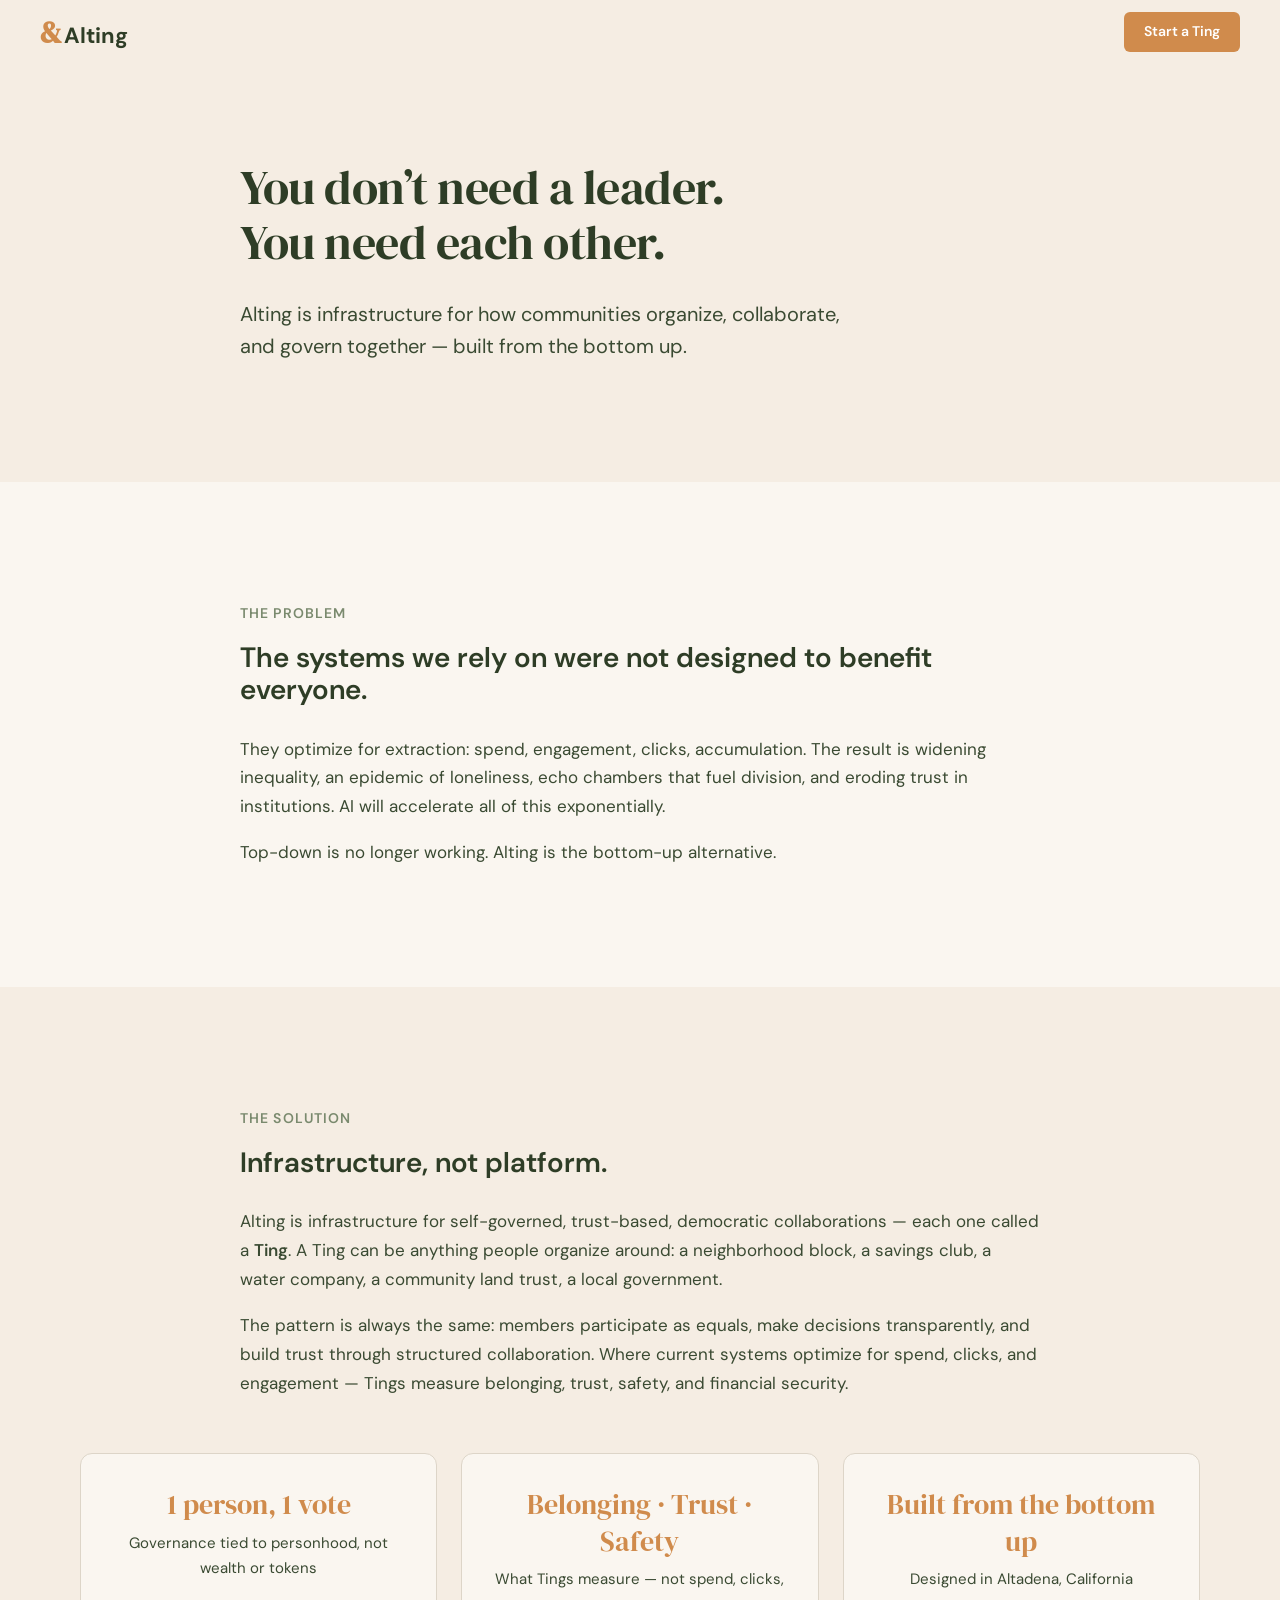
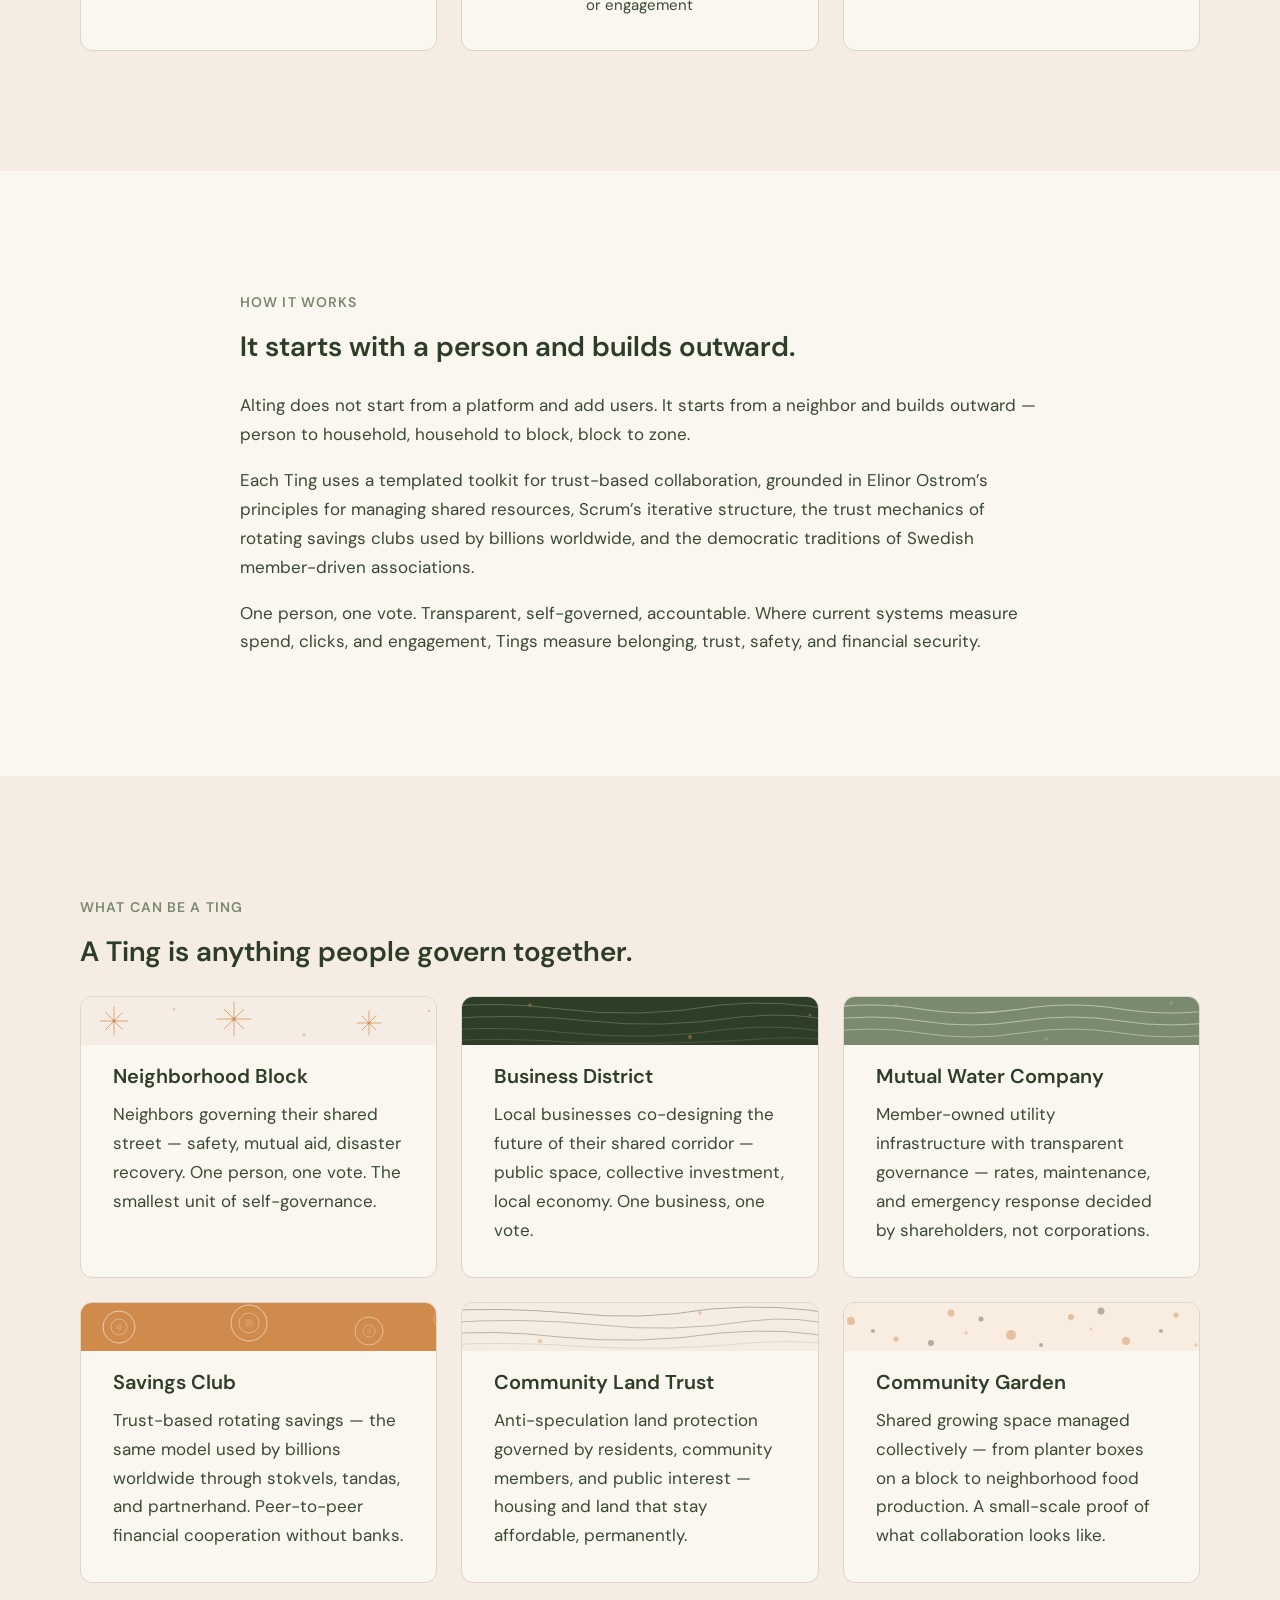
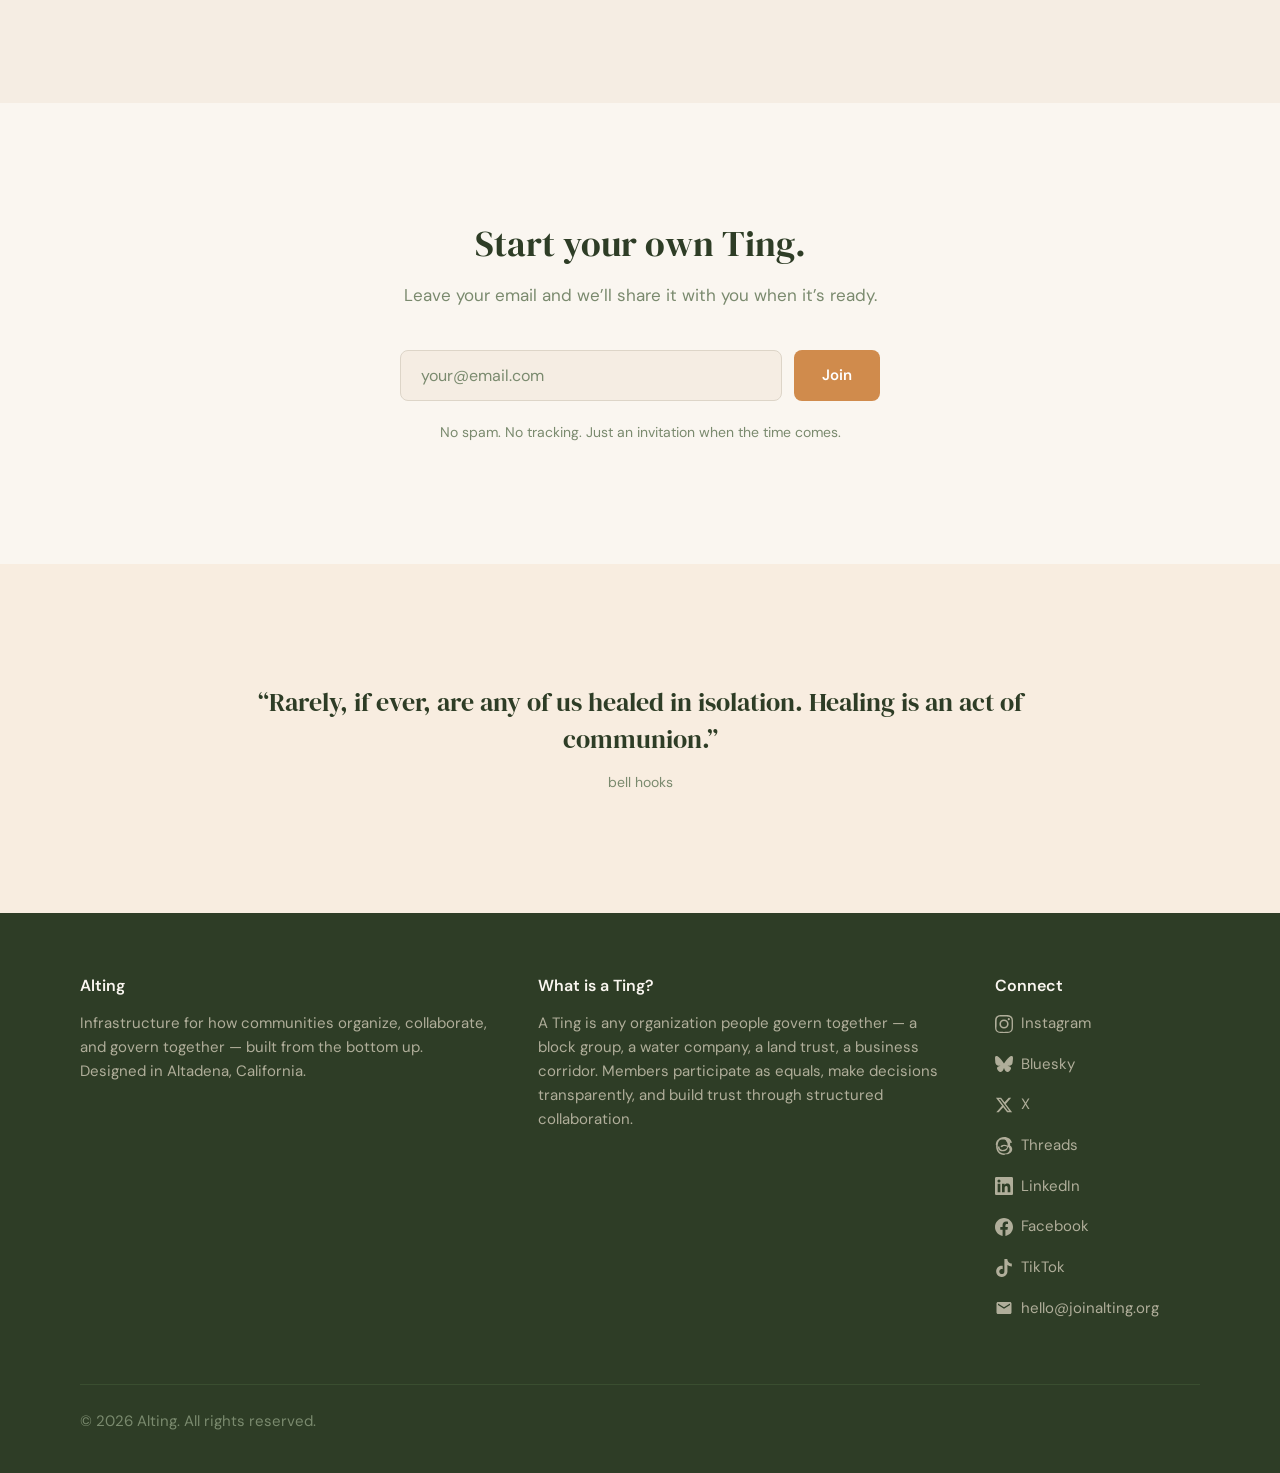
==== index.html @ 95d393fa "Remove pattern band, add Threads/LinkedIn/Facebook/TikTok to footer Remove decorative pattern band b" ====
<!DOCTYPE html>
<html lang="en">
<head>
  <meta charset="UTF-8">
  <meta name="viewport" content="width=device-width, initial-scale=1.0">
  <title>Alting — Infrastructure for Community Self-Governance</title>
  <meta name="description" content="Alting is infrastructure for how communities organize, collaborate, and govern together — built from the bottom up.">
  <link rel="preconnect" href="https://fonts.googleapis.com">
  <link rel="preconnect" href="https://fonts.gstatic.com" crossorigin>
  <link href="https://fonts.googleapis.com/css2?family=DM+Sans:wght@400;500;600;700&family=DM+Serif+Display&display=swap" rel="stylesheet">
  <link rel="stylesheet" href="css/landing.css">
</head>
<body>

  <!-- Header -->
  <header class="header">
    <a href="/" class="header__wordmark"><span class="header__logo">&amp;</span>Alting</a>
    <a href="#capture" class="header__cta">Start a Ting</a>
  </header>

  <!-- Hero -->
  <section class="section section--cream hero">
    <div class="container--narrow">
      <h1>You don&rsquo;t need a leader.<br>You need each other.</h1>
      <p class="hero__sub">Alting is infrastructure for how communities organize, collaborate, and govern together — built from the bottom up.</p>
    </div>
  </section>

  <!-- The Problem -->
  <section class="section section--white">
    <div class="container--narrow">
      <p class="section__label">The Problem</p>
      <h2 class="section__heading">The systems we rely on were not designed to benefit everyone.</h2>
      <p>They optimize for extraction: spend, engagement, clicks, accumulation. The result is widening inequality, an epidemic of loneliness, echo chambers that fuel division, and eroding trust in institutions. AI will accelerate all of this exponentially.</p>
      <p>Top-down is no longer working. Alting is the bottom-up alternative.</p>
    </div>
  </section>

  <!-- The Solution -->
  <section class="section section--cream">
    <div class="container">
      <div class="container--narrow" style="margin-bottom: 56px;">
        <p class="section__label">The Solution</p>
        <h2 class="section__heading">Infrastructure, not platform.</h2>
        <p>Alting is infrastructure for self-governed, trust-based, democratic collaborations &mdash; each one called a <strong>Ting</strong>. A Ting can be anything people organize around: a neighborhood block, a savings club, a water company, a community land trust, a local government.</p>
        <p>The pattern is always the same: members participate as equals, make decisions transparently, and build trust through structured collaboration. Where current systems optimize for spend, clicks, and engagement &mdash; Tings measure belonging, trust, safety, and financial security.</p>
      </div>
      <div class="grid grid--3">
        <div class="card card--white stat-card">
          <div class="stat-card__value">1 person, 1 vote</div>
          <p class="stat-card__label">Governance tied to personhood, not wealth or tokens</p>
        </div>
        <div class="card card--white stat-card">
          <div class="stat-card__value">Belonging &middot; Trust &middot; Safety</div>
          <p class="stat-card__label">What Tings measure &mdash; not spend, clicks, or engagement</p>
        </div>
        <div class="card card--white stat-card">
          <div class="stat-card__value">Built from the bottom up</div>
          <p class="stat-card__label">Designed in Altadena, California</p>
        </div>
      </div>
    </div>
  </section>

  <!-- How It Works -->
  <section class="section section--white">
    <div class="container--narrow">
      <p class="section__label">How It Works</p>
      <h2 class="section__heading">It starts with a person and builds outward.</h2>
      <p>Alting does not start from a platform and add users. It starts from a neighbor and builds outward — person to household, household to block, block to zone.</p>
      <p>Each Ting uses a templated toolkit for trust-based collaboration, grounded in Elinor Ostrom&rsquo;s principles for managing shared resources, Scrum&rsquo;s iterative structure, the trust mechanics of rotating savings clubs used by billions worldwide, and the democratic traditions of Swedish member-driven associations.</p>
      <p>One person, one vote. Transparent, self-governed, accountable. Where current systems measure spend, clicks, and engagement, Tings measure belonging, trust, safety, and financial security.</p>
    </div>
  </section>

  <!-- Types of Tings -->
  <section class="section section--cream">
    <div class="container">
      <p class="section__label">What Can Be a Ting</p>
      <h2 class="section__heading">A Ting is anything people govern together.</h2>
      <div class="grid grid--3">
        <div class="card card--white">
          <img class="card__strip" src="img/strip-neighborhood.svg" alt="" aria-hidden="true">
          <h3 class="card__title">Neighborhood Block</h3>
          <p class="card__text">Neighbors governing their shared street &mdash; safety, mutual aid, disaster recovery. One person, one vote. The smallest unit of self-governance.</p>
        </div>
        <div class="card card--white">
          <img class="card__strip" src="img/strip-business.svg" alt="" aria-hidden="true">
          <h3 class="card__title">Business District</h3>
          <p class="card__text">Local businesses co-designing the future of their shared corridor &mdash; public space, collective investment, local economy. One business, one vote.</p>
        </div>
        <div class="card card--white">
          <img class="card__strip" src="img/strip-water.svg" alt="" aria-hidden="true">
          <h3 class="card__title">Mutual Water Company</h3>
          <p class="card__text">Member-owned utility infrastructure with transparent governance &mdash; rates, maintenance, and emergency response decided by shareholders, not corporations.</p>
        </div>
        <div class="card card--white">
          <img class="card__strip" src="img/strip-savings.svg" alt="" aria-hidden="true">
          <h3 class="card__title">Savings Club</h3>
          <p class="card__text">Trust-based rotating savings &mdash; the same model used by billions worldwide through stokvels, tandas, and partnerhand. Peer-to-peer financial cooperation without banks.</p>
        </div>
        <div class="card card--white">
          <img class="card__strip" src="img/strip-land.svg" alt="" aria-hidden="true">
          <h3 class="card__title">Community Land Trust</h3>
          <p class="card__text">Anti-speculation land protection governed by residents, community members, and public interest &mdash; housing and land that stay affordable, permanently.</p>
        </div>
        <div class="card card--white">
          <img class="card__strip" src="img/strip-garden.svg" alt="" aria-hidden="true">
          <h3 class="card__title">Community Garden</h3>
          <p class="card__text">Shared growing space managed collectively &mdash; from planter boxes on a block to neighborhood food production. A small-scale proof of what collaboration looks like.</p>
        </div>
      </div>
    </div>
  </section>

  <!-- Lead Capture -->
  <section id="capture" class="section section--white capture">
    <div class="container--narrow">
      <div id="capture-content">
        <h2 class="capture__headline">Start your own Ting.</h2>
        <p class="capture__sub">Leave your email and we&rsquo;ll share it with you when it&rsquo;s ready.</p>
        <form id="capture-form" class="capture__form" action="https://formspree.io/f/mqedojry" method="POST">
          <input class="capture__input" type="email" name="email" placeholder="your@email.com" required>
          <button class="capture__button" type="submit">Join</button>
        </form>
        <p class="capture__privacy">No spam. No tracking. Just an invitation when the time comes.</p>
      </div>
      <div id="capture-thanks" hidden>
        <h2 class="capture__headline">You&rsquo;re in.</h2>
        <p class="capture__sub">We&rsquo;ll be in touch when it&rsquo;s time.</p>
      </div>
    </div>
  </section>

  <script>
    document.getElementById('capture-form').addEventListener('submit', function(e) {
      e.preventDefault();
      var form = this;
      fetch(form.action, { method: 'POST', body: new FormData(form), headers: { 'Accept': 'application/json' } })
        .then(function(r) {
          if (r.ok) {
            document.getElementById('capture-content').hidden = true;
            document.getElementById('capture-thanks').hidden = false;
          }
        });
    });
  </script>

  <!-- Pull Quote -->
  <section class="pull-quote section--sage-light">
    <blockquote>
      &ldquo;Rarely, if ever, are any of us healed in isolation. Healing is an act of communion.&rdquo;
      <cite>bell hooks</cite>
    </blockquote>
  </section>

  <!-- Footer -->
  <footer class="footer">
    <div class="footer__grid">
      <div>
        <h3>Alting</h3>
        <p>Infrastructure for how communities organize, collaborate, and govern together — built from the bottom up. Designed in Altadena, California.</p>
      </div>
      <div>
        <h3>What is a Ting?</h3>
        <p>A Ting is any organization people govern together — a block group, a water company, a land trust, a business corridor. Members participate as equals, make decisions transparently, and build trust through structured collaboration.</p>
      </div>
      <div>
        <h3>Connect</h3>
        <ul class="footer__social">
          <li><a href="https://instagram.com/joinalting" target="_blank" rel="noopener"><svg width="18" height="18" viewBox="0 0 24 24" fill="currentColor"><path d="M12 2.163c3.204 0 3.584.012 4.85.07 1.17.054 1.97.24 2.43.403a4.08 4.08 0 011.47.957c.45.45.77.89.96 1.47.16.46.35 1.26.4 2.43.06 1.27.07 1.65.07 4.85s-.01 3.58-.07 4.85c-.05 1.17-.24 1.97-.4 2.43a4.08 4.08 0 01-.96 1.47 4.08 4.08 0 01-1.47.96c-.46.16-1.26.35-2.43.4-1.27.06-1.65.07-4.85.07s-3.58-.01-4.85-.07c-1.17-.05-1.97-.24-2.43-.4a4.08 4.08 0 01-1.47-.96 4.08 4.08 0 01-.96-1.47c-.16-.46-.35-1.26-.4-2.43C2.175 15.584 2.163 15.204 2.163 12s.012-3.584.07-4.85c.054-1.17.24-1.97.403-2.43a4.08 4.08 0 01.957-1.47 4.08 4.08 0 011.47-.96c.46-.16 1.26-.35 2.43-.4C8.416 2.175 8.796 2.163 12 2.163zM12 0C8.741 0 8.333.014 7.053.072 5.775.13 4.902.333 4.14.63a5.88 5.88 0 00-2.126 1.384A5.88 5.88 0 00.63 4.14C.333 4.902.13 5.775.072 7.053.014 8.333 0 8.741 0 12s.014 3.667.072 4.947c.058 1.278.261 2.151.558 2.913a5.88 5.88 0 001.384 2.126A5.88 5.88 0 004.14 23.37c.762.297 1.635.5 2.913.558C8.333 23.986 8.741 24 12 24s3.667-.014 4.947-.072c1.278-.058 2.151-.261 2.913-.558a5.88 5.88 0 002.126-1.384 5.88 5.88 0 001.384-2.126c.297-.762.5-1.635.558-2.913.058-1.28.072-1.688.072-4.947s-.014-3.667-.072-4.947c-.058-1.278-.261-2.151-.558-2.913a5.88 5.88 0 00-1.384-2.126A5.88 5.88 0 0019.86.63C19.098.333 18.225.13 16.947.072 15.667.014 15.259 0 12 0zm0 5.838a6.162 6.162 0 100 12.324 6.162 6.162 0 000-12.324zM12 16a4 4 0 110-8 4 4 0 010 8zm6.406-11.845a1.44 1.44 0 100 2.881 1.44 1.44 0 000-2.881z"/></svg> Instagram</a></li>
          <li><a href="https://bsky.app/profile/joinalting.org" target="_blank" rel="noopener"><svg width="18" height="18" viewBox="0 0 568 501" fill="currentColor"><path d="M123.121 33.664C188.241 82.553 258.281 181.68 284 234.873c25.719-53.192 95.759-152.32 160.879-201.21C491.866-1.611 568-28.906 568 57.947c0 17.346-9.945 145.713-15.778 166.555-20.275 72.453-94.155 90.933-159.875 79.748C507.222 323.8 536.444 388.56 473.333 453.32c-119.86 122.992-172.272-30.859-185.702-70.281-2.462-7.227-3.614-10.608-3.631-7.733-.017-2.875-1.169.506-3.631 7.733-13.43 39.422-65.842 193.273-185.702 70.281-63.111-64.76-33.89-129.52 80.986-149.071-65.72 11.185-139.6-7.295-159.875-79.748C10.945 203.659 1 75.291 1 57.946 1-28.906 78.134-1.612 123.121 33.664z"/></svg> Bluesky</a></li>
          <li><a href="https://x.com/joinalting" target="_blank" rel="noopener"><svg width="18" height="18" viewBox="0 0 24 24" fill="currentColor"><path d="M18.244 2.25h3.308l-7.227 8.26 8.502 11.24H16.17l-5.214-6.817L4.99 21.75H1.68l7.73-8.835L1.254 2.25H8.08l4.713 6.231zm-1.161 17.52h1.833L7.084 4.126H5.117z"/></svg> X</a></li>
          <li><a href="https://threads.net/@joinalting" target="_blank" rel="noopener"><svg width="18" height="18" viewBox="0 0 24 24" fill="currentColor"><path d="M12.186 24h-.007c-3.581-.024-6.334-1.205-8.184-3.509C2.35 18.44 1.5 15.586 1.472 12.01v-.017c.03-3.579.879-6.43 2.525-8.482C5.845 1.205 8.6.024 12.18 0h.014c2.746.02 5.043.725 6.826 2.098 1.677 1.29 2.858 3.13 3.509 5.467l-2.04.569c-1.104-3.96-3.898-5.984-8.304-6.015-2.91.022-5.11.936-6.54 2.717C4.307 6.504 3.616 8.914 3.59 12c.025 3.083.717 5.496 2.057 7.164 1.43 1.783 3.631 2.698 6.54 2.717 2.623-.02 4.358-.631 5.8-2.045 1.647-1.613 1.618-3.593 1.09-4.798-.31-.71-.873-1.3-1.634-1.75-.192 1.352-.622 2.446-1.278 3.255-1.378 1.7-3.555 2.56-6.457 2.56h-.077c-1.87-.012-3.36-.596-4.316-1.695-.978-1.122-1.478-2.706-1.486-4.716h2.118c.007 1.545.348 2.724.988 3.453.63.718 1.66 1.07 3.054 1.076h.067c2.348 0 4.063-.63 5.093-1.876.506-.612.87-1.424 1.084-2.418-1.062-.523-2.28-.803-3.595-.803h-.094c-.764.005-1.464.15-2.047.424-.584.275-1.03.665-1.222 1.19l-1.96-.76c.303-.783.928-1.422 1.8-1.854.84-.416 1.816-.64 2.896-.648h.108c1.684 0 3.237.37 4.59 1.088.038-.226.065-.457.082-.693.16-2.277-.47-4.032-1.876-5.217C15.16 3.94 13.212 3.38 10.86 3.362h-.031c-2.39.02-4.27.62-5.588 1.782-1.372 1.21-2.066 3.056-2.064 5.487h-2.12c-.004-2.937.874-5.263 2.608-6.92C5.401 2.054 7.72 1.25 10.824 1.228h.04c3.086.023 5.476.84 7.102 2.428 1.55 1.517 2.41 3.74 2.226 6.517-.026.378-.069.749-.13 1.112 1.06.608 1.89 1.42 2.388 2.559.78 1.784.836 4.563-1.328 6.683-1.806 1.77-4.063 2.535-7.106 2.559l-.03-.001z"/></svg> Threads</a></li>
          <li><a href="https://linkedin.com/company/joinalting" target="_blank" rel="noopener"><svg width="18" height="18" viewBox="0 0 24 24" fill="currentColor"><path d="M20.447 20.452h-3.554v-5.569c0-1.328-.027-3.037-1.852-3.037-1.853 0-2.136 1.445-2.136 2.939v5.667H9.351V9h3.414v1.561h.046c.477-.9 1.637-1.85 3.37-1.85 3.601 0 4.267 2.37 4.267 5.455v6.286zM5.337 7.433a2.064 2.064 0 11-.001-4.128 2.064 2.064 0 01.001 4.128zm1.782 13.019H3.555V9h3.564v11.452zM22.225 0H1.771C.792 0 0 .774 0 1.729v20.542C0 23.227.792 24 1.771 24h20.451C23.2 24 24 23.227 24 22.271V1.729C24 .774 23.2 0 22.222 0h.003z"/></svg> LinkedIn</a></li>
          <li><a href="https://facebook.com/joinalting" target="_blank" rel="noopener"><svg width="18" height="18" viewBox="0 0 24 24" fill="currentColor"><path d="M24 12.073c0-6.627-5.373-12-12-12s-12 5.373-12 12c0 5.99 4.388 10.954 10.125 11.854v-8.385H7.078v-3.47h3.047V9.43c0-3.007 1.792-4.669 4.533-4.669 1.312 0 2.686.235 2.686.235v2.953H15.83c-1.491 0-1.956.925-1.956 1.874v2.25h3.328l-.532 3.47h-2.796v8.385C19.612 23.027 24 18.062 24 12.073z"/></svg> Facebook</a></li>
          <li><a href="https://tiktok.com/@joinalting" target="_blank" rel="noopener"><svg width="18" height="18" viewBox="0 0 24 24" fill="currentColor"><path d="M12.525.02c1.31-.02 2.61-.01 3.91-.02.08 1.53.63 3.09 1.75 4.17 1.12 1.11 2.7 1.62 4.24 1.79v4.03c-1.44-.05-2.89-.35-4.2-.97-.57-.26-1.1-.59-1.62-.93-.01 2.92.01 5.84-.02 8.75-.08 1.4-.54 2.79-1.35 3.94-1.31 1.92-3.58 3.17-5.91 3.21-1.43.08-2.86-.31-4.08-1.03-2.02-1.19-3.44-3.37-3.65-5.71-.02-.5-.03-1-.01-1.49.18-1.9 1.12-3.72 2.58-4.96 1.66-1.44 3.98-2.13 6.15-1.72.02 1.48-.04 2.96-.04 4.44-.99-.32-2.15-.23-3.02.37-.63.41-1.11 1.04-1.36 1.75-.21.51-.15 1.07-.14 1.61.24 1.64 1.82 3.02 3.5 2.87 1.12-.01 2.19-.66 2.77-1.61.19-.33.4-.67.41-1.06.1-1.79.06-3.57.07-5.36.01-4.03-.01-8.05.02-12.07z"/></svg> TikTok</a></li>
          <li><a href="mailto:hello@joinalting.org"><svg width="18" height="18" viewBox="0 0 24 24" fill="currentColor"><path d="M20 4H4c-1.1 0-2 .9-2 2v12c0 1.1.9 2 2 2h16c1.1 0 2-.9 2-2V6c0-1.1-.9-2-2-2zm0 4l-8 5-8-5V6l8 5 8-5v2z"/></svg> hello@joinalting.org</a></li>
        </ul>
      </div>
    </div>
    <div class="footer__bottom">
      <p>&copy; 2026 Alting. All rights reserved.</p>
    </div>
  </footer>

</body>
</html>
---- css/landing.css ----
/* ============================================
   Alting Landing Page — Single Page
   Original design tokens, generous spacing
   ============================================ */

/* --- Tokens --- */
:root {
  --alting-ink: #2E3D26;
  --alting-text: #3A4A32;
  --alting-text-secondary: #7A8A6E;
  --alting-white: #FAF6F0;
  --alting-cream: #F5EDE3;
  --alting-sage: #D08B4C;
  --alting-sage-light: #F8EDE0;
  --alting-sage-dark: #B8753A;
  --alting-gold: #B8923F;
  --alting-gold-light: #F8F3E8;
  --alting-border: #DDD5C8;

  --font-display: 'DM Serif Display', Georgia, serif;
  --font-body: 'DM Sans', system-ui, sans-serif;

  --section-pad: 120px;
  --section-pad-mobile: 72px;
  --content-width: 800px;
  --site-width: 1120px;
  --card-pad: 32px;
  --card-radius: 12px;
  --hover-speed: 150ms ease;
}

/* --- Reset --- */
*, *::before, *::after { box-sizing: border-box; margin: 0; padding: 0; }
html { scroll-behavior: smooth; -webkit-text-size-adjust: 100%; }

body {
  font-family: var(--font-body);
  font-size: 17px;
  line-height: 1.7;
  color: var(--alting-text);
  background-color: var(--alting-white);
  -webkit-font-smoothing: antialiased;
  -moz-osx-font-smoothing: grayscale;
}

h1, h2, h3 { color: var(--alting-ink); line-height: 1.15; }
h1 { font-family: var(--font-display); font-size: 48px; font-weight: 400; letter-spacing: -0.01em; }
h2 { font-family: var(--font-body); font-size: 28px; font-weight: 600; }
h3 { font-family: var(--font-body); font-size: 20px; font-weight: 600; }
p { margin-bottom: 1em; }
p:last-child { margin-bottom: 0; }
a { color: var(--alting-sage); text-decoration: none; transition: color var(--hover-speed); }
a:hover { color: var(--alting-sage-dark); }
strong { font-weight: 600; }

::selection { background-color: var(--alting-sage-light); color: var(--alting-ink); }

/* --- Header --- */
.header {
  position: fixed;
  top: 0;
  left: 0;
  right: 0;
  z-index: 100;
  display: flex;
  align-items: center;
  justify-content: space-between;
  padding: 0 40px;
  height: 64px;
  background-color: var(--alting-cream);
}

.header__wordmark {
  font-family: var(--font-body);
  font-size: 22px;
  font-weight: 700;
  color: var(--alting-ink);
  text-decoration: none;
  display: flex;
  align-items: baseline;
  gap: 2px;
}

.header__logo {
  font-family: var(--font-display);
  font-size: 30px;
  color: var(--alting-sage);
}

.header__cta {
  font-family: var(--font-body);
  font-size: 14px;
  font-weight: 600;
  padding: 8px 20px;
  background: var(--alting-sage);
  color: #fff;
  border-radius: 6px;
  text-decoration: none;
  transition: background var(--hover-speed);
}
.header__cta:hover { background: var(--alting-sage-dark); color: #fff; }

/* --- Layout --- */
.section { padding: var(--section-pad) 40px; }
.section--cream { background-color: var(--alting-cream); }
.section--white { background-color: var(--alting-white); }
.section--sage-light { background-color: var(--alting-sage-light); }

.container { max-width: var(--site-width); margin: 0 auto; }
.container--narrow { max-width: var(--content-width); margin: 0 auto; }

.section__label {
  font-size: 14px;
  font-weight: 600;
  text-transform: uppercase;
  letter-spacing: 0.08em;
  color: var(--alting-text-secondary);
  margin-bottom: 16px;
}

.section__heading { margin-bottom: 28px; }

/* --- Hero --- */
.hero { padding-top: 160px; padding-bottom: var(--section-pad); }
.hero h1 { font-size: 48px; margin-bottom: 28px; }
.hero__sub {
  font-size: 20px;
  color: var(--alting-text);
  max-width: 600px;
  line-height: 1.6;
  margin-bottom: 36px;
}

.hero .capture__form { margin-bottom: 16px; }
.hero .capture__input { background: var(--alting-white); }
.hero .capture__privacy { text-align: left; margin: 0; }

/* --- Cards --- */
.card {
  background-color: var(--alting-cream);
  border: 1px solid var(--alting-border);
  border-radius: var(--card-radius);
  padding: var(--card-pad);
}
.card--white { background-color: var(--alting-white); }
.card--sage { background-color: var(--alting-sage-light); border-color: transparent; }

.card__strip {
  display: block;
  width: calc(100% + var(--card-pad) * 2);
  height: 48px;
  margin: calc(-1 * var(--card-pad)) calc(-1 * var(--card-pad)) 20px;
  border-radius: calc(var(--card-radius) - 1px) calc(var(--card-radius) - 1px) 0 0;
  object-fit: cover;
}

.card__title { font-size: 20px; font-weight: 600; color: var(--alting-ink); margin-bottom: 12px; }
.card__text { color: var(--alting-text); margin-bottom: 0; }

/* --- Stat Cards --- */
.stat-card { text-align: center; padding: var(--card-pad); }
.stat-card__value { font-family: var(--font-display); font-size: 28px; color: var(--alting-sage); margin-bottom: 8px; line-height: 1.3; }
.stat-card__label { font-size: 15px; color: var(--alting-text); }

/* --- Badges --- */
.badge {
  display: inline-block;
  font-size: 12px;
  font-weight: 600;
  text-transform: uppercase;
  letter-spacing: 0.06em;
  padding: 4px 12px;
  border-radius: 4px;
  margin-bottom: 12px;
}
.badge--active { background-color: var(--alting-sage-light); color: var(--alting-sage); }
.badge--prototype { background-color: var(--alting-gold-light); color: var(--alting-gold); }
.badge--forming { background-color: var(--alting-cream); color: var(--alting-text-secondary); }

/* --- Grid --- */
.grid { display: grid; gap: 24px; }
.grid--2 { grid-template-columns: repeat(2, 1fr); }
.grid--3 { grid-template-columns: repeat(3, 1fr); }

/* --- Component Stack --- */
.component-stack { display: flex; flex-direction: column; gap: 20px; }

.component-card { position: relative; }

.component-card .card__icon {
  width: 48px;
  height: 48px;
  border-radius: 10px;
  background-color: var(--alting-sage-light);
  display: flex;
  align-items: center;
  justify-content: center;
  margin-bottom: 16px;
  font-family: var(--font-body);
  font-weight: 700;
  font-size: 16px;
  color: var(--alting-sage);
}

.component-principle {
  margin-top: 16px;
  padding-top: 16px;
  border-top: 1px solid var(--alting-border);
  font-size: 15px;
  font-weight: 500;
  color: var(--alting-sage);
  margin-bottom: 0;
}

/* --- Bottom-Up Sequence --- */
.sequence { display: flex; flex-direction: column; gap: 0; margin-bottom: 32px; }
.sequence__step { display: flex; align-items: flex-start; gap: 20px; padding: 16px 0; position: relative; }

.sequence__marker {
  width: 12px;
  height: 12px;
  border-radius: 50%;
  background-color: var(--alting-sage);
  margin-top: 6px;
  flex-shrink: 0;
  position: relative;
}

.sequence__step:not(:last-child) .sequence__marker::after {
  content: '';
  position: absolute;
  left: 5px;
  top: 12px;
  width: 2px;
  height: calc(100% + 20px);
  background-color: var(--alting-border);
}

.sequence__content { display: flex; flex-direction: column; gap: 4px; }
.sequence__content strong { font-size: 20px; color: var(--alting-ink); }
.sequence__content span { color: var(--alting-text); font-size: 15px; }
.sequence__note { font-size: 15px; font-style: italic; color: var(--alting-text-secondary); }

/* --- What Alting Measures --- */
.compare { display: grid; grid-template-columns: 1fr 1fr; gap: 24px; }
.compare__col h3 { margin-bottom: 16px; }
.compare__col ul { list-style: none; padding: 0; }
.compare__col li { padding: 8px 0; border-bottom: 1px solid var(--alting-border); font-size: 15px; }
.compare__col li:last-child { border-bottom: none; }

/* --- Pull Quote --- */
.pull-quote { padding: var(--section-pad) 40px; text-align: center; }
.pull-quote blockquote {
  max-width: var(--content-width);
  margin: 0 auto;
  font-family: var(--font-display);
  font-size: 26px;
  color: var(--alting-ink);
  line-height: 1.4;
}
.pull-quote cite {
  display: block;
  margin-top: 16px;
  font-family: var(--font-body);
  font-style: normal;
  font-size: 14px;
  color: var(--alting-text-secondary);
}

/* --- Lead Capture --- */
.capture { text-align: center; }
.capture__headline {
  font-family: var(--font-display);
  font-size: 36px;
  font-weight: 400;
  color: var(--alting-ink);
  margin-bottom: 16px;
}
.capture__sub { color: var(--alting-text-secondary); margin-bottom: 40px; font-size: 17px; }

.capture__form {
  display: flex;
  gap: 12px;
  max-width: 480px;
  margin: 0 auto 20px;
}
.capture__input {
  flex: 1;
  padding: 14px 20px;
  font-family: var(--font-body);
  font-size: 16px;
  background: var(--alting-cream);
  border: 1px solid var(--alting-border);
  border-radius: 8px;
  color: var(--alting-ink);
  outline: none;
  transition: border-color 0.2s;
}
.capture__input::placeholder { color: var(--alting-text-secondary); }
.capture__input:focus { border-color: var(--alting-sage); }

.capture__button {
  padding: 14px 28px;
  font-family: var(--font-body);
  font-size: 15px;
  font-weight: 600;
  background: var(--alting-sage);
  color: #fff;
  border: none;
  border-radius: 8px;
  cursor: pointer;
  transition: background 0.2s;
  white-space: nowrap;
}
.capture__button:hover { background: var(--alting-sage-dark); }

.capture__privacy { font-size: 14px; color: var(--alting-text-secondary); max-width: 480px; margin: 0 auto; }

/* --- Footer --- */
.footer {
  background-color: var(--alting-ink);
  color: #B0AE9A;
  padding: 64px 40px 40px;
}

.footer__grid {
  max-width: var(--site-width);
  margin: 0 auto;
  display: grid;
  grid-template-columns: 2fr 2fr 1fr;
  gap: 48px;
}

.footer h3 {
  color: var(--alting-white);
  font-size: 16px;
  font-weight: 600;
  margin-bottom: 16px;
}

.footer p { font-size: 15px; line-height: 1.6; }

.footer__links { list-style: none; padding: 0; }
.footer__links li { margin-bottom: 8px; }
.footer__links a { color: #B0AE9A; font-size: 15px; text-decoration: none; transition: color var(--hover-speed); }
.footer__links a:hover { color: var(--alting-white); }

.footer__social { list-style: none; padding: 0; }
.footer__social li { margin-bottom: 10px; }
.footer__social a {
  display: inline-flex;
  align-items: center;
  gap: 8px;
  color: #B0AE9A;
  font-size: 15px;
  text-decoration: none;
  transition: color var(--hover-speed);
}
.footer__social a:hover { color: var(--alting-white); }
.footer__social svg { flex-shrink: 0; }

.footer__bottom {
  max-width: var(--site-width);
  margin: 48px auto 0;
  padding-top: 24px;
  border-top: 1px solid #3A4E30;
  font-size: 14px;
  color: #7A8A6E;
}

/* --- Responsive --- */
@media (max-width: 768px) {
  h1 { font-size: 32px; }
  h2 { font-size: 24px; }

  .header { padding: 0 24px; }

  .section { padding: var(--section-pad-mobile) 24px; }

  .hero { padding-top: 112px; }
  .hero h1 { font-size: 32px; }
  .hero__sub { font-size: 18px; }

  .grid--2, .grid--3 { grid-template-columns: 1fr; }
  .compare { grid-template-columns: 1fr; }

  .capture__form { flex-direction: column; }
  .capture__button { padding: 16px; }
  .capture__headline { font-size: 28px; }

  .pull-quote { padding: var(--section-pad-mobile) 24px; }
  .pull-quote blockquote { font-size: 22px; }

  .footer { padding: 48px 24px 32px; }
  .footer__grid { grid-template-columns: 1fr; gap: 32px; }
}

@media (min-width: 769px) and (max-width: 1024px) {
  .grid--3 { grid-template-columns: repeat(2, 1fr); }
}
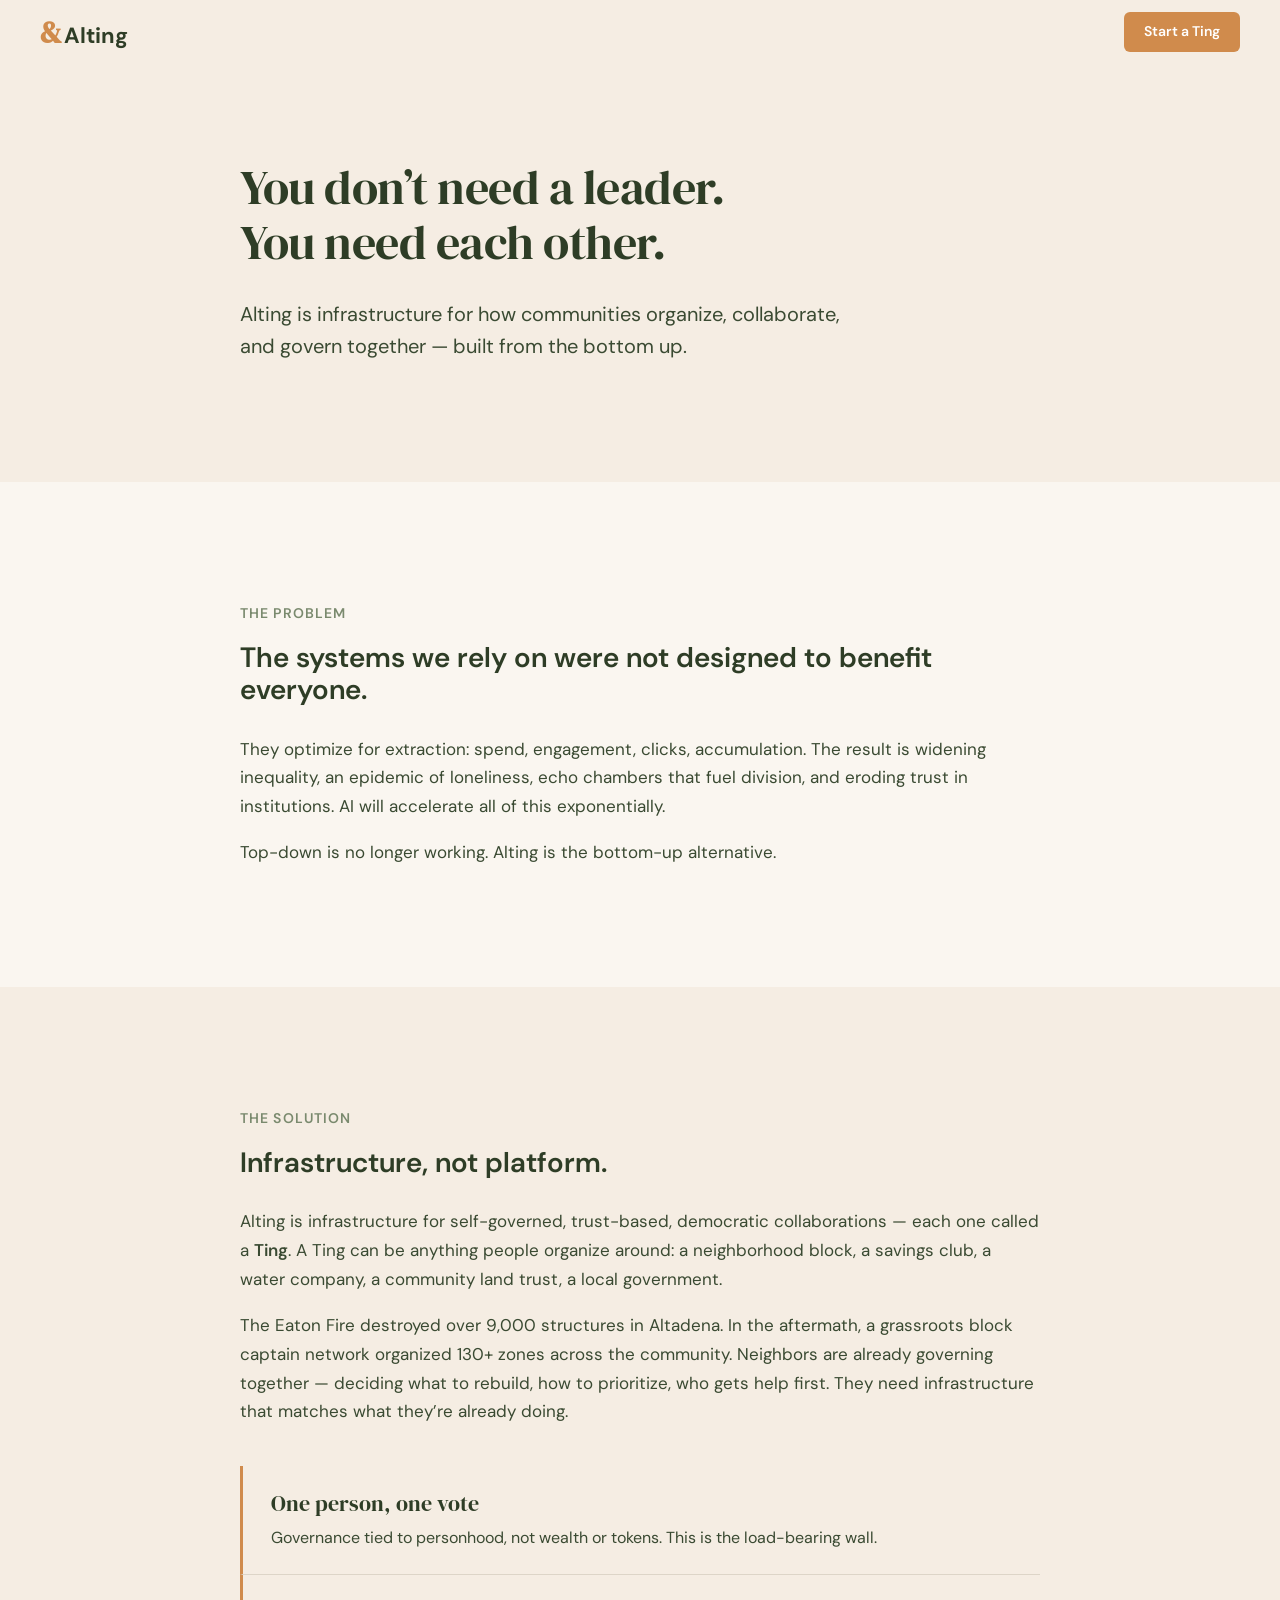
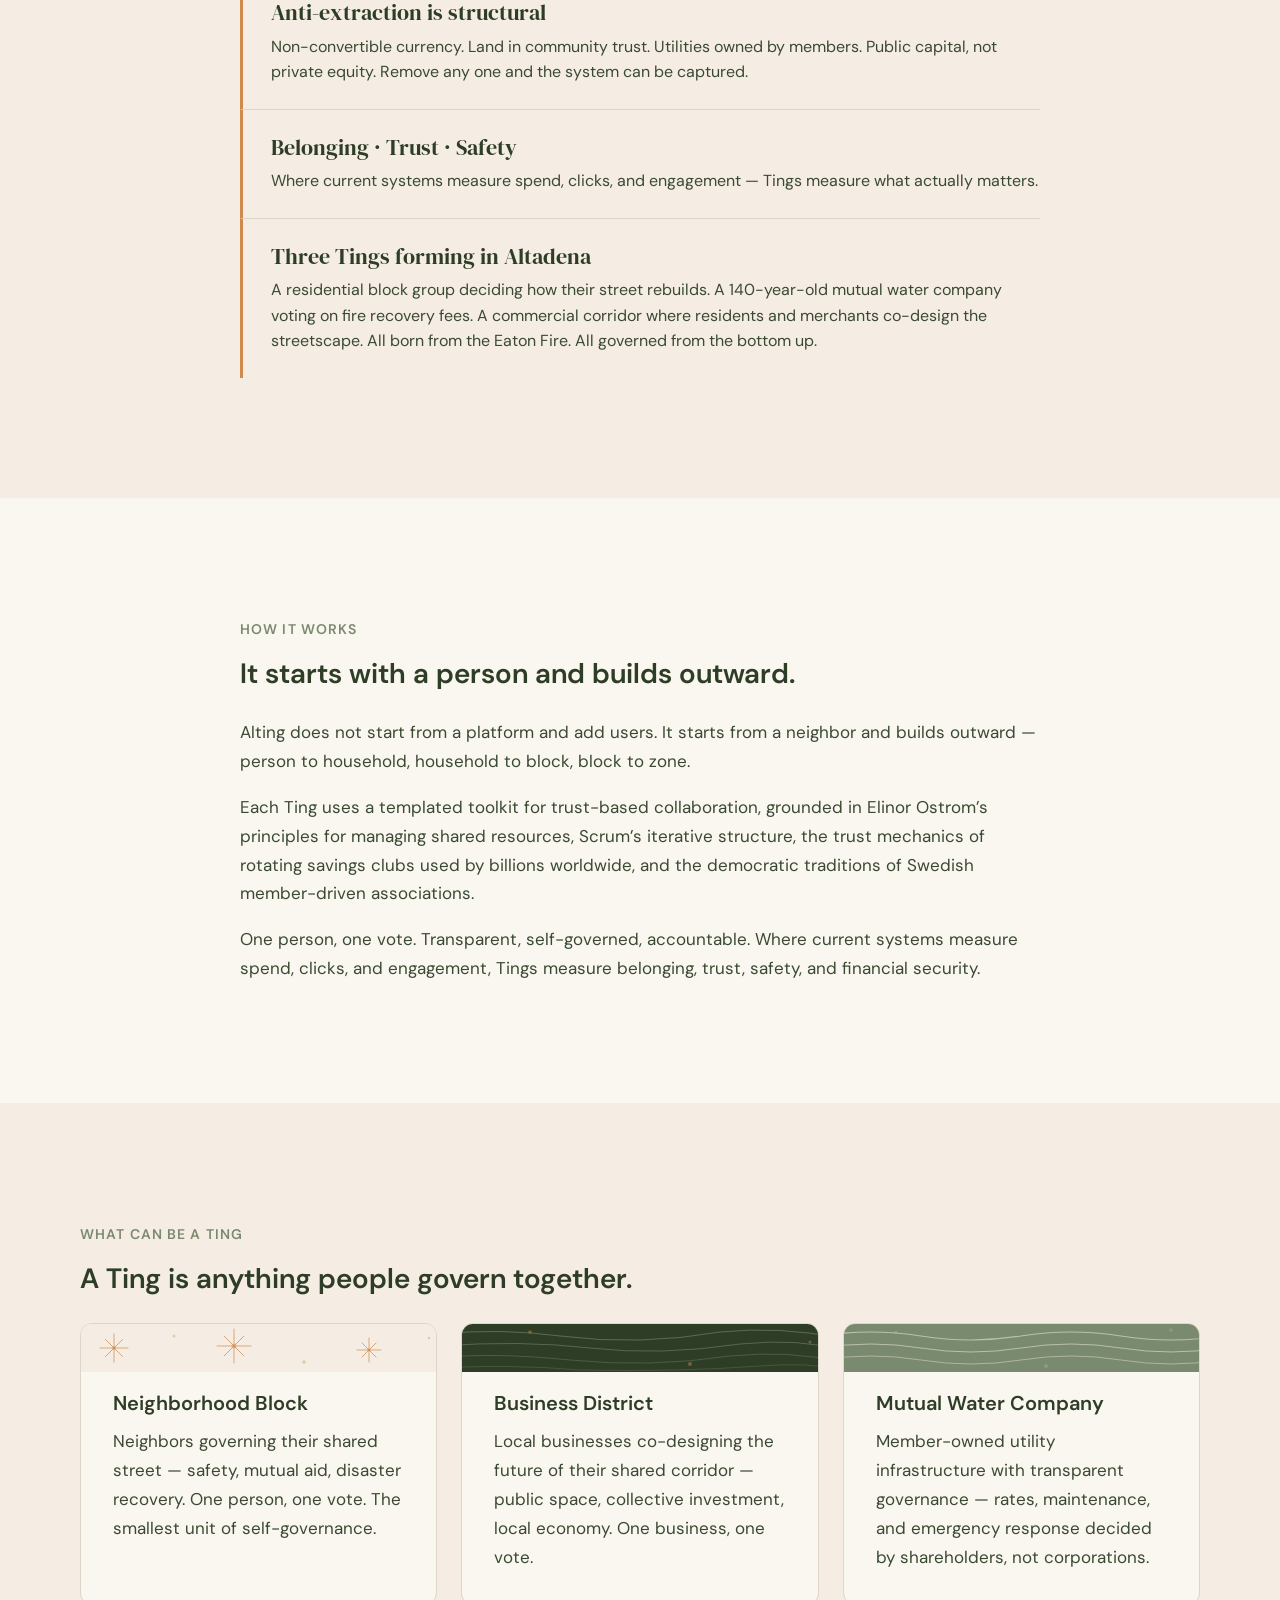
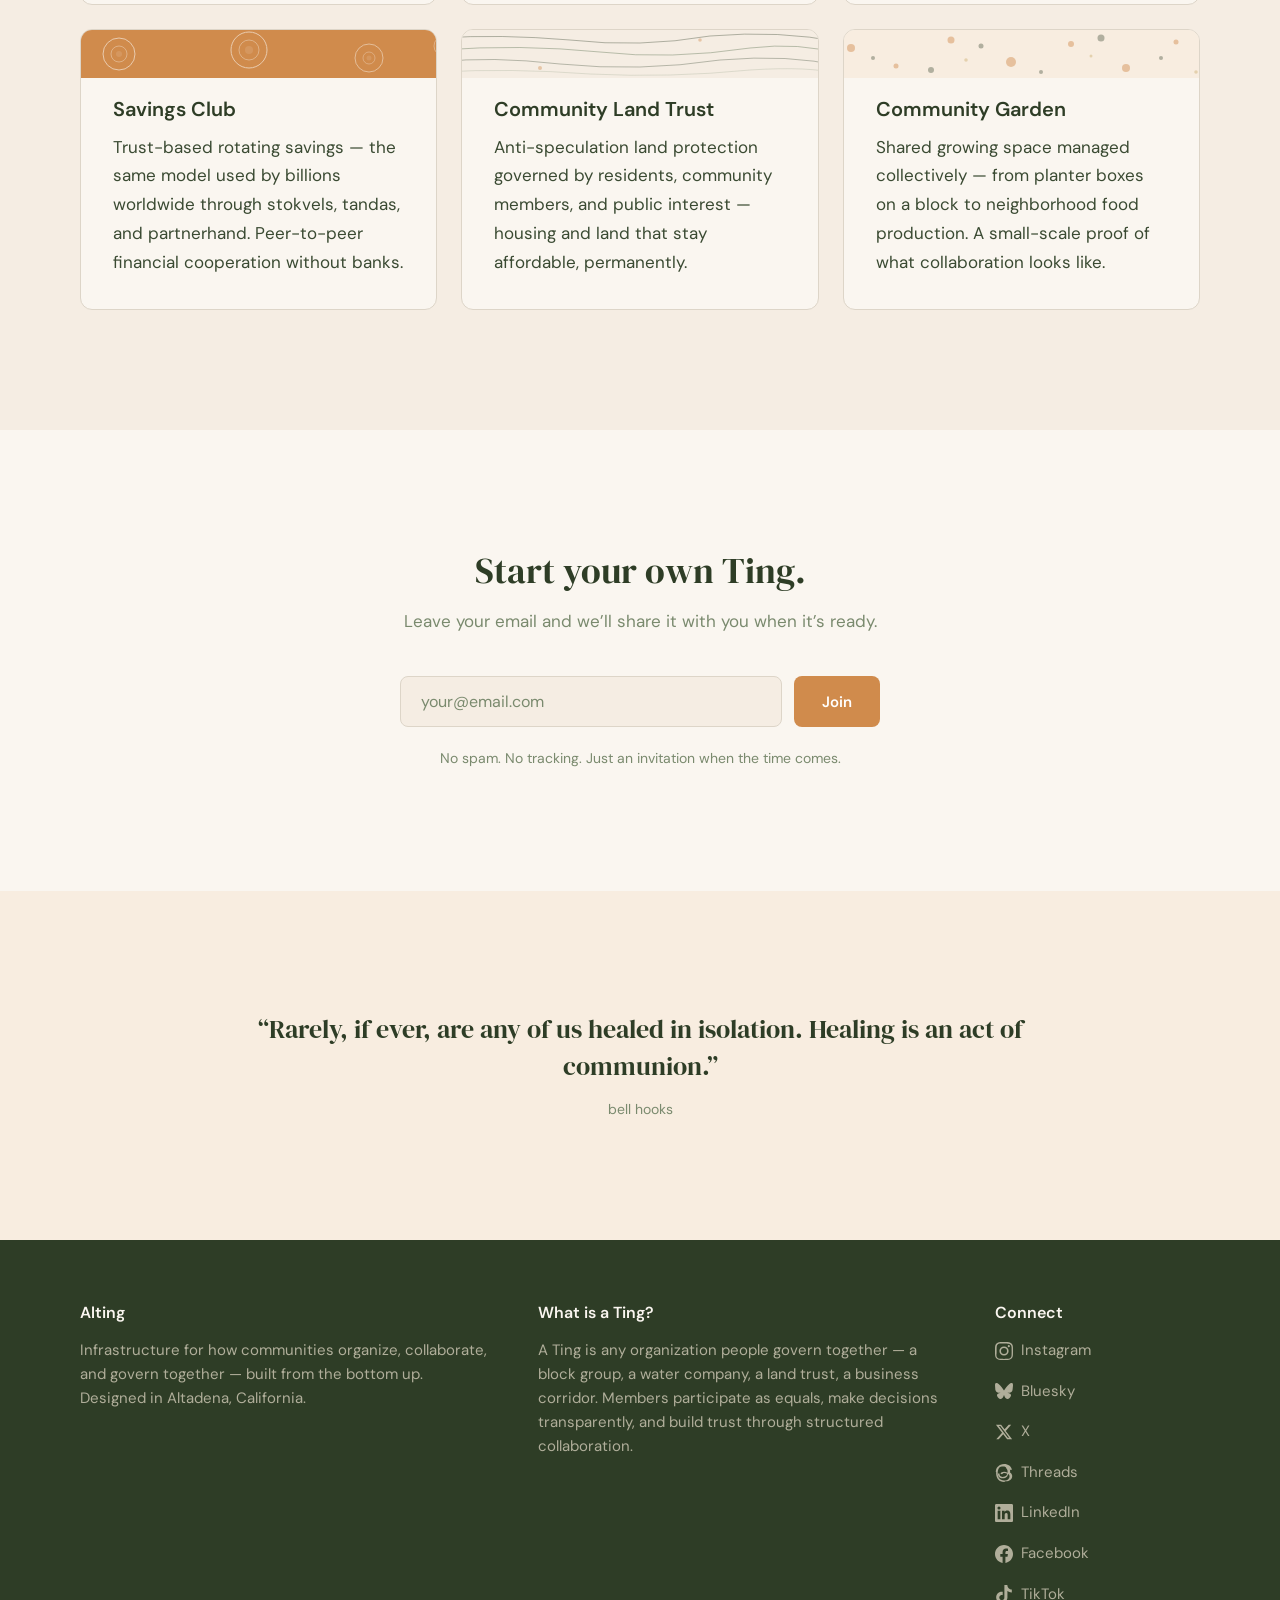
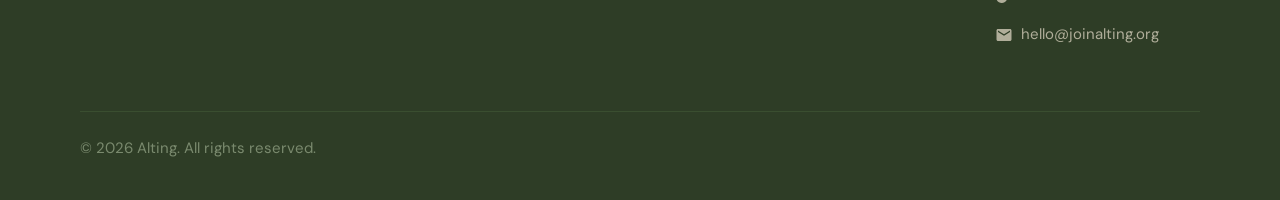
==== commit 6e55eb35: "Redesign Solution section with stacked load-bearing wall pillars Replace 3-column stat cards with ve" ====
--- a/index.html
+++ b/index.html
@@ -5,6 +5,9 @@
   <meta name="viewport" content="width=device-width, initial-scale=1.0">
   <title>Alting — Infrastructure for Community Self-Governance</title>
   <meta name="description" content="Alting is infrastructure for how communities organize, collaborate, and govern together — built from the bottom up.">
+  <link rel="icon" type="image/x-icon" href="/favicon.ico">
+  <link rel="icon" type="image/png" sizes="32x32" href="/favicon-32x32.png">
+  <link rel="apple-touch-icon" sizes="180x180" href="/apple-touch-icon.png">
   <link rel="preconnect" href="https://fonts.googleapis.com">
   <link rel="preconnect" href="https://fonts.gstatic.com" crossorigin>
   <link href="https://fonts.googleapis.com/css2?family=DM+Sans:wght@400;500;600;700&family=DM+Serif+Display&display=swap" rel="stylesheet">
@@ -38,25 +41,27 @@
 
   <!-- The Solution -->
   <section class="section section--cream">
-    <div class="container">
-      <div class="container--narrow" style="margin-bottom: 56px;">
-        <p class="section__label">The Solution</p>
-        <h2 class="section__heading">Infrastructure, not platform.</h2>
-        <p>Alting is infrastructure for self-governed, trust-based, democratic collaborations &mdash; each one called a <strong>Ting</strong>. A Ting can be anything people organize around: a neighborhood block, a savings club, a water company, a community land trust, a local government.</p>
-        <p>The pattern is always the same: members participate as equals, make decisions transparently, and build trust through structured collaboration. Where current systems optimize for spend, clicks, and engagement &mdash; Tings measure belonging, trust, safety, and financial security.</p>
-      </div>
-      <div class="grid grid--3">
-        <div class="card card--white stat-card">
-          <div class="stat-card__value">1 person, 1 vote</div>
-          <p class="stat-card__label">Governance tied to personhood, not wealth or tokens</p>
+    <div class="container--narrow">
+      <p class="section__label">The Solution</p>
+      <h2 class="section__heading">Infrastructure, not platform.</h2>
+      <p>Alting is infrastructure for self-governed, trust-based, democratic collaborations &mdash; each one called a <strong>Ting</strong>. A Ting can be anything people organize around: a neighborhood block, a savings club, a water company, a community land trust, a local government.</p>
+      <p>The Eaton Fire destroyed over 9,000 structures in Altadena. In the aftermath, a grassroots block captain network organized 130+ zones across the community. Neighbors are already governing together &mdash; deciding what to rebuild, how to prioritize, who gets help first. They need infrastructure that matches what they&rsquo;re already doing.</p>
+      <div class="pillar-stack">
+        <div class="pillar">
+          <h3 class="pillar__title">One person, one vote</h3>
+          <p class="pillar__text">Governance tied to personhood, not wealth or tokens. This is the load-bearing wall.</p>
         </div>
-        <div class="card card--white stat-card">
-          <div class="stat-card__value">Belonging &middot; Trust &middot; Safety</div>
-          <p class="stat-card__label">What Tings measure &mdash; not spend, clicks, or engagement</p>
+        <div class="pillar">
+          <h3 class="pillar__title">Anti-extraction is structural</h3>
+          <p class="pillar__text">Non-convertible currency. Land in community trust. Utilities owned by members. Public capital, not private equity. Remove any one and the system can be captured.</p>
         </div>
-        <div class="card card--white stat-card">
-          <div class="stat-card__value">Built from the bottom up</div>
-          <p class="stat-card__label">Designed in Altadena, California</p>
+        <div class="pillar">
+          <h3 class="pillar__title">Belonging &middot; Trust &middot; Safety</h3>
+          <p class="pillar__text">Where current systems measure spend, clicks, and engagement &mdash; Tings measure what actually matters.</p>
+        </div>
+        <div class="pillar">
+          <h3 class="pillar__title">Three Tings forming in Altadena</h3>
+          <p class="pillar__text">A residential block group deciding how their street rebuilds. A 140-year-old mutual water company voting on fire recovery fees. A commercial corridor where residents and merchants co-design the streetscape. All born from the Eaton Fire. All governed from the bottom up.</p>
         </div>
       </div>
     </div>
--- a/css/landing.css
+++ b/css/landing.css
@@ -145,6 +145,38 @@
 .card--white { background-color: var(--alting-white); }
 .card--sage { background-color: var(--alting-sage-light); border-color: transparent; }
 
+/* --- Pillar Stack --- */
+.pillar-stack {
+  display: flex;
+  flex-direction: column;
+  margin-top: 40px;
+}
+
+.pillar {
+  padding: 24px 0 24px 28px;
+  border-left: 3px solid var(--alting-sage);
+}
+
+.pillar + .pillar {
+  border-top: 1px solid var(--alting-border);
+}
+
+.pillar__title {
+  font-family: var(--font-display);
+  font-size: 22px;
+  font-weight: 400;
+  color: var(--alting-ink);
+  margin-bottom: 8px;
+  line-height: 1.2;
+}
+
+.pillar__text {
+  font-size: 16px;
+  color: var(--alting-text);
+  line-height: 1.6;
+  margin-bottom: 0;
+}
+
 .card__strip {
   display: block;
   width: calc(100% + var(--card-pad) * 2);
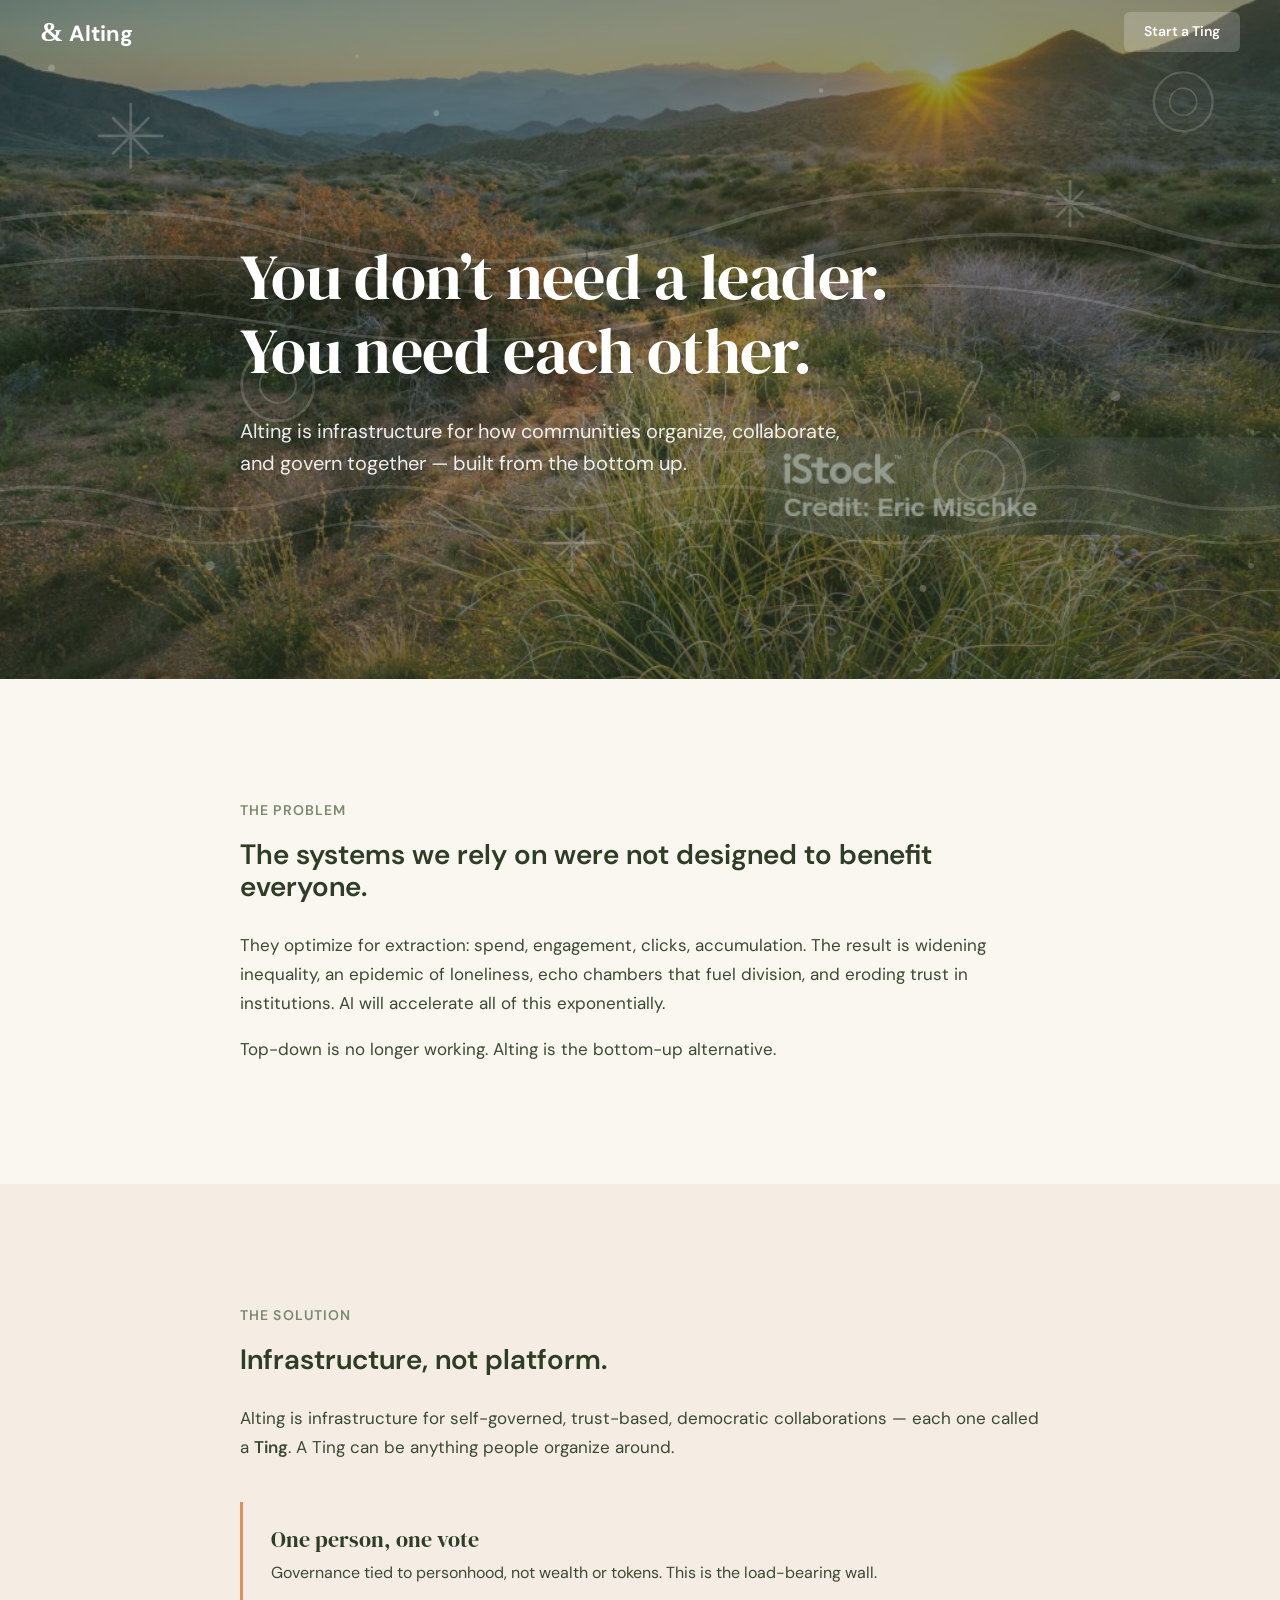
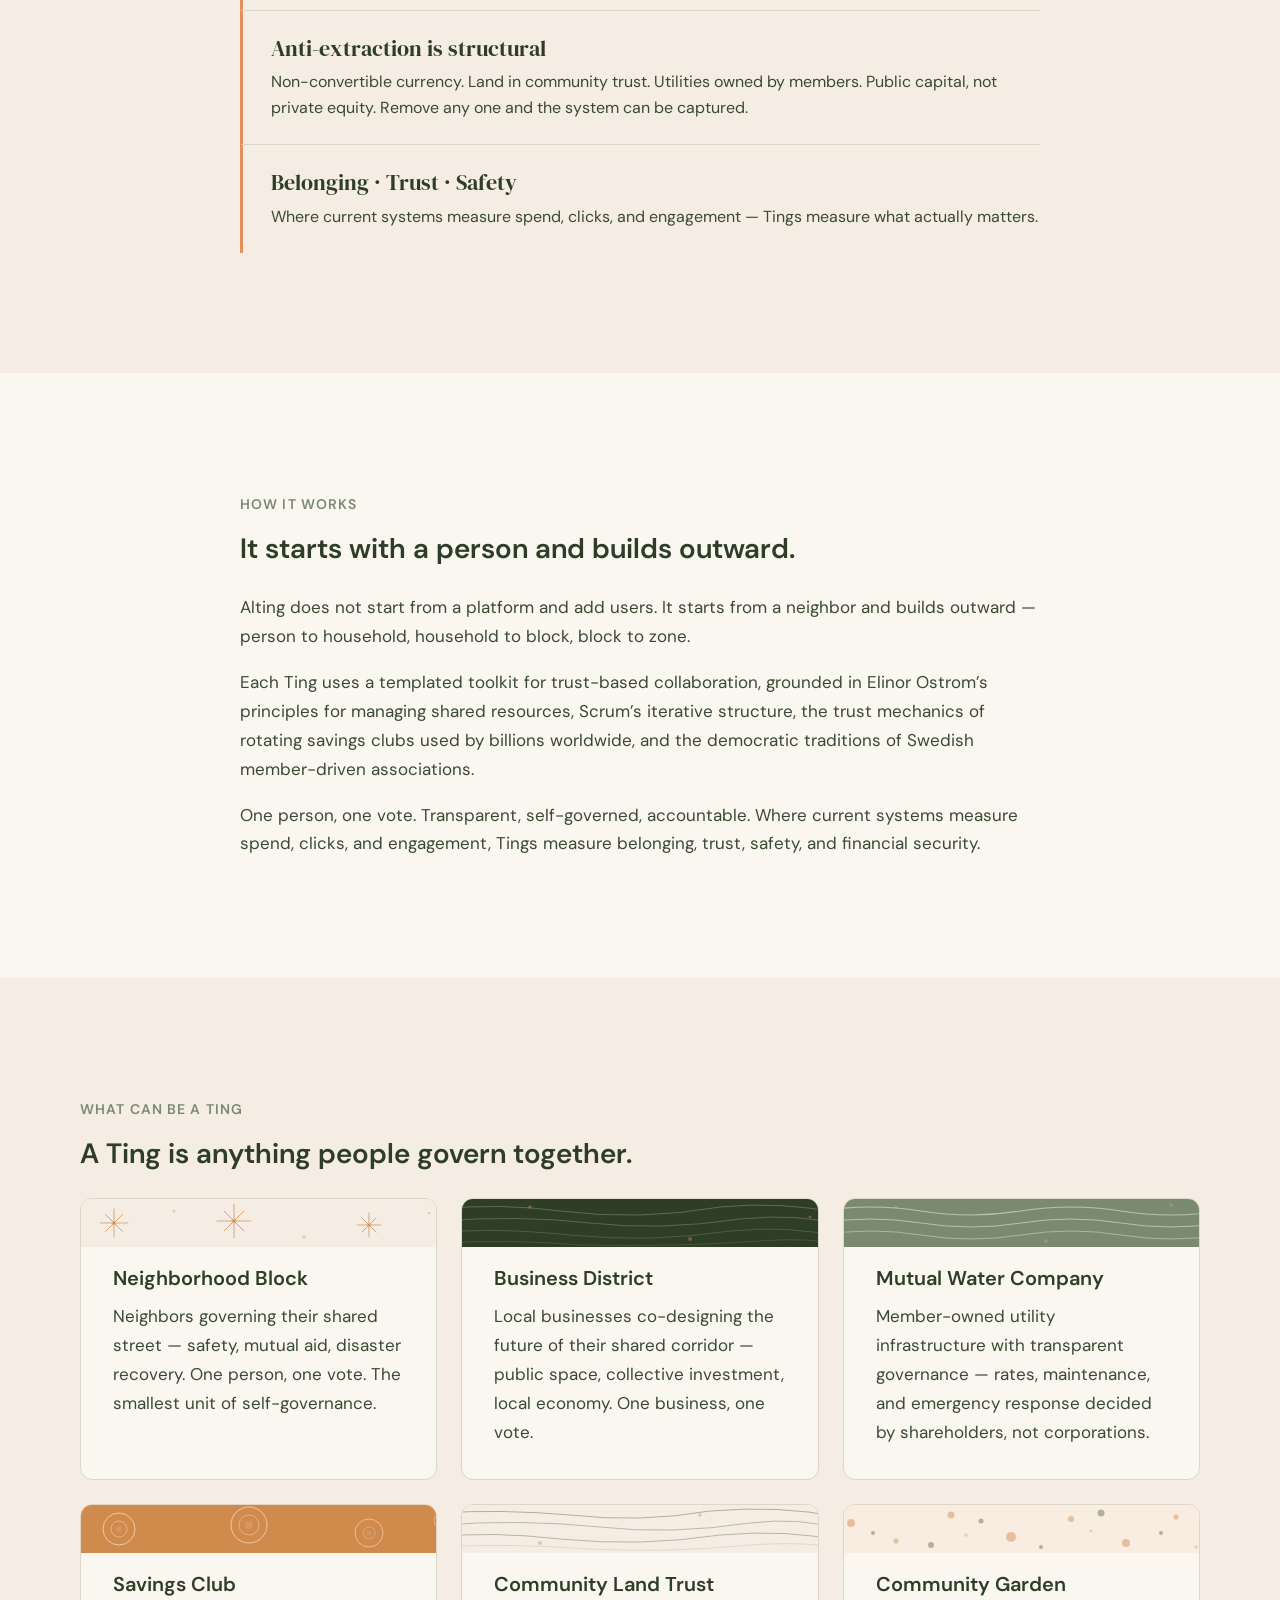
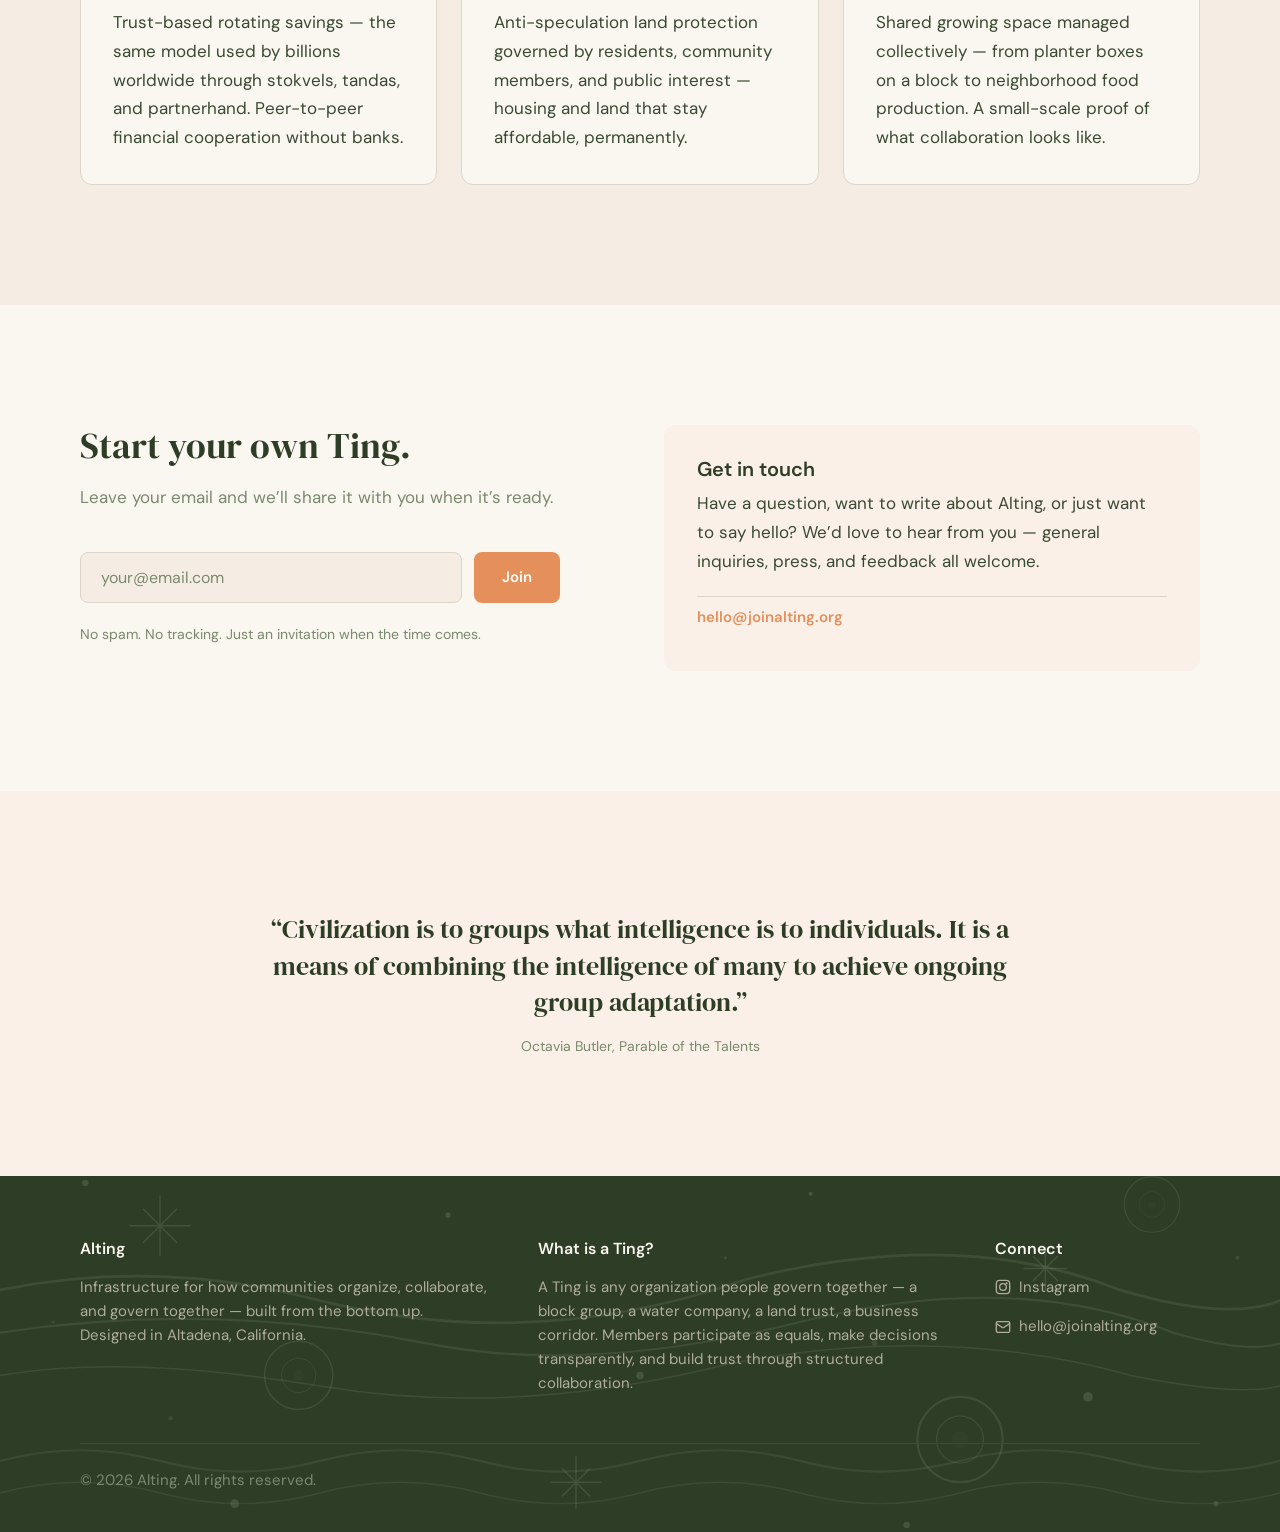
==== commit 7d3cefdf: "Hero photo background, pattern overlays, streamlined content and footer - Replace CSS gradient hero " ====
--- a/index.html
+++ b/index.html
@@ -44,8 +44,7 @@
     <div class="container--narrow">
       <p class="section__label">The Solution</p>
       <h2 class="section__heading">Infrastructure, not platform.</h2>
-      <p>Alting is infrastructure for self-governed, trust-based, democratic collaborations &mdash; each one called a <strong>Ting</strong>. A Ting can be anything people organize around: a neighborhood block, a savings club, a water company, a community land trust, a local government.</p>
-      <p>The Eaton Fire destroyed over 9,000 structures in Altadena. In the aftermath, a grassroots block captain network organized 130+ zones across the community. Neighbors are already governing together &mdash; deciding what to rebuild, how to prioritize, who gets help first. They need infrastructure that matches what they&rsquo;re already doing.</p>
+      <p>Alting is infrastructure for self-governed, trust-based, democratic collaborations &mdash; each one called a <strong>Ting</strong>. A Ting can be anything people organize around.</p>
       <div class="pillar-stack">
         <div class="pillar">
           <h3 class="pillar__title">One person, one vote</h3>
@@ -58,10 +57,6 @@
         <div class="pillar">
           <h3 class="pillar__title">Belonging &middot; Trust &middot; Safety</h3>
           <p class="pillar__text">Where current systems measure spend, clicks, and engagement &mdash; Tings measure what actually matters.</p>
-        </div>
-        <div class="pillar">
-          <h3 class="pillar__title">Three Tings forming in Altadena</h3>
-          <p class="pillar__text">A residential block group deciding how their street rebuilds. A 140-year-old mutual water company voting on fire recovery fees. A commercial corridor where residents and merchants co-design the streetscape. All born from the Eaton Fire. All governed from the bottom up.</p>
         </div>
       </div>
     </div>
@@ -119,25 +114,38 @@
   </section>
 
   <!-- Lead Capture -->
-  <section id="capture" class="section section--white capture">
-    <div class="container--narrow">
-      <div id="capture-content">
-        <h2 class="capture__headline">Start your own Ting.</h2>
-        <p class="capture__sub">Leave your email and we&rsquo;ll share it with you when it&rsquo;s ready.</p>
-        <form id="capture-form" class="capture__form" action="https://formspree.io/f/mqedojry" method="POST">
-          <input class="capture__input" type="email" name="email" placeholder="your@email.com" required>
-          <button class="capture__button" type="submit">Join</button>
-        </form>
-        <p class="capture__privacy">No spam. No tracking. Just an invitation when the time comes.</p>
+  <section id="capture" class="section section--white">
+    <div class="container capture__row">
+      <div class="capture">
+        <div id="capture-content">
+          <h2 class="capture__headline">Start your own Ting.</h2>
+          <p class="capture__sub">Leave your email and we&rsquo;ll share it with you when it&rsquo;s ready.</p>
+          <form id="capture-form" class="capture__form" action="https://formspree.io/f/mqedojry" method="POST">
+            <input class="capture__input" type="email" name="email" placeholder="your@email.com" required>
+            <button class="capture__button" type="submit">Join</button>
+          </form>
+          <p class="capture__privacy">No spam. No tracking. Just an invitation when the time comes.</p>
+        </div>
+        <div id="capture-thanks" hidden>
+          <h2 class="capture__headline">You&rsquo;re in.</h2>
+          <p class="capture__sub">We&rsquo;ll be in touch when it&rsquo;s time.</p>
+        </div>
       </div>
-      <div id="capture-thanks" hidden>
-        <h2 class="capture__headline">You&rsquo;re in.</h2>
-        <p class="capture__sub">We&rsquo;ll be in touch when it&rsquo;s time.</p>
+      <div class="capture__contact card card--sage">
+        <h3 class="card__title">Get in touch</h3>
+        <p class="card__text">Have a question, want to write about Alting, or just want to say hello? We&rsquo;d love to hear from you &mdash; general inquiries, press, and feedback all welcome.</p>
+        <ul class="capture__contact-list">
+          <li><a href="mailto:hello@joinalting.org">hello@joinalting.org</a></li>
+        </ul>
       </div>
     </div>
   </section>
 
   <script>
+    window.addEventListener('scroll', function() {
+      document.querySelector('.header').classList.toggle('header--scrolled', window.scrollY > 40);
+    });
+
     document.getElementById('capture-form').addEventListener('submit', function(e) {
       e.preventDefault();
       var form = this;
@@ -154,8 +162,8 @@
   <!-- Pull Quote -->
   <section class="pull-quote section--sage-light">
     <blockquote>
-      &ldquo;Rarely, if ever, are any of us healed in isolation. Healing is an act of communion.&rdquo;
-      <cite>bell hooks</cite>
+      &ldquo;Civilization is to groups what intelligence is to individuals. It is a means of combining the intelligence of many to achieve ongoing group adaptation.&rdquo;
+      <cite>Octavia Butler, Parable of the Talents</cite>
     </blockquote>
   </section>
 
@@ -173,14 +181,9 @@
       <div>
         <h3>Connect</h3>
         <ul class="footer__social">
-          <li><a href="https://instagram.com/joinalting" target="_blank" rel="noopener"><svg width="18" height="18" viewBox="0 0 24 24" fill="currentColor"><path d="M12 2.163c3.204 0 3.584.012 4.85.07 1.17.054 1.97.24 2.43.403a4.08 4.08 0 011.47.957c.45.45.77.89.96 1.47.16.46.35 1.26.4 2.43.06 1.27.07 1.65.07 4.85s-.01 3.58-.07 4.85c-.05 1.17-.24 1.97-.4 2.43a4.08 4.08 0 01-.96 1.47 4.08 4.08 0 01-1.47.96c-.46.16-1.26.35-2.43.4-1.27.06-1.65.07-4.85.07s-3.58-.01-4.85-.07c-1.17-.05-1.97-.24-2.43-.4a4.08 4.08 0 01-1.47-.96 4.08 4.08 0 01-.96-1.47c-.16-.46-.35-1.26-.4-2.43C2.175 15.584 2.163 15.204 2.163 12s.012-3.584.07-4.85c.054-1.17.24-1.97.403-2.43a4.08 4.08 0 01.957-1.47 4.08 4.08 0 011.47-.96c.46-.16 1.26-.35 2.43-.4C8.416 2.175 8.796 2.163 12 2.163zM12 0C8.741 0 8.333.014 7.053.072 5.775.13 4.902.333 4.14.63a5.88 5.88 0 00-2.126 1.384A5.88 5.88 0 00.63 4.14C.333 4.902.13 5.775.072 7.053.014 8.333 0 8.741 0 12s.014 3.667.072 4.947c.058 1.278.261 2.151.558 2.913a5.88 5.88 0 001.384 2.126A5.88 5.88 0 004.14 23.37c.762.297 1.635.5 2.913.558C8.333 23.986 8.741 24 12 24s3.667-.014 4.947-.072c1.278-.058 2.151-.261 2.913-.558a5.88 5.88 0 002.126-1.384 5.88 5.88 0 001.384-2.126c.297-.762.5-1.635.558-2.913.058-1.28.072-1.688.072-4.947s-.014-3.667-.072-4.947c-.058-1.278-.261-2.151-.558-2.913a5.88 5.88 0 00-1.384-2.126A5.88 5.88 0 0019.86.63C19.098.333 18.225.13 16.947.072 15.667.014 15.259 0 12 0zm0 5.838a6.162 6.162 0 100 12.324 6.162 6.162 0 000-12.324zM12 16a4 4 0 110-8 4 4 0 010 8zm6.406-11.845a1.44 1.44 0 100 2.881 1.44 1.44 0 000-2.881z"/></svg> Instagram</a></li>
-          <li><a href="https://bsky.app/profile/joinalting.org" target="_blank" rel="noopener"><svg width="18" height="18" viewBox="0 0 568 501" fill="currentColor"><path d="M123.121 33.664C188.241 82.553 258.281 181.68 284 234.873c25.719-53.192 95.759-152.32 160.879-201.21C491.866-1.611 568-28.906 568 57.947c0 17.346-9.945 145.713-15.778 166.555-20.275 72.453-94.155 90.933-159.875 79.748C507.222 323.8 536.444 388.56 473.333 453.32c-119.86 122.992-172.272-30.859-185.702-70.281-2.462-7.227-3.614-10.608-3.631-7.733-.017-2.875-1.169.506-3.631 7.733-13.43 39.422-65.842 193.273-185.702 70.281-63.111-64.76-33.89-129.52 80.986-149.071-65.72 11.185-139.6-7.295-159.875-79.748C10.945 203.659 1 75.291 1 57.946 1-28.906 78.134-1.612 123.121 33.664z"/></svg> Bluesky</a></li>
-          <li><a href="https://x.com/joinalting" target="_blank" rel="noopener"><svg width="18" height="18" viewBox="0 0 24 24" fill="currentColor"><path d="M18.244 2.25h3.308l-7.227 8.26 8.502 11.24H16.17l-5.214-6.817L4.99 21.75H1.68l7.73-8.835L1.254 2.25H8.08l4.713 6.231zm-1.161 17.52h1.833L7.084 4.126H5.117z"/></svg> X</a></li>
-          <li><a href="https://threads.net/@joinalting" target="_blank" rel="noopener"><svg width="18" height="18" viewBox="0 0 24 24" fill="currentColor"><path d="M12.186 24h-.007c-3.581-.024-6.334-1.205-8.184-3.509C2.35 18.44 1.5 15.586 1.472 12.01v-.017c.03-3.579.879-6.43 2.525-8.482C5.845 1.205 8.6.024 12.18 0h.014c2.746.02 5.043.725 6.826 2.098 1.677 1.29 2.858 3.13 3.509 5.467l-2.04.569c-1.104-3.96-3.898-5.984-8.304-6.015-2.91.022-5.11.936-6.54 2.717C4.307 6.504 3.616 8.914 3.59 12c.025 3.083.717 5.496 2.057 7.164 1.43 1.783 3.631 2.698 6.54 2.717 2.623-.02 4.358-.631 5.8-2.045 1.647-1.613 1.618-3.593 1.09-4.798-.31-.71-.873-1.3-1.634-1.75-.192 1.352-.622 2.446-1.278 3.255-1.378 1.7-3.555 2.56-6.457 2.56h-.077c-1.87-.012-3.36-.596-4.316-1.695-.978-1.122-1.478-2.706-1.486-4.716h2.118c.007 1.545.348 2.724.988 3.453.63.718 1.66 1.07 3.054 1.076h.067c2.348 0 4.063-.63 5.093-1.876.506-.612.87-1.424 1.084-2.418-1.062-.523-2.28-.803-3.595-.803h-.094c-.764.005-1.464.15-2.047.424-.584.275-1.03.665-1.222 1.19l-1.96-.76c.303-.783.928-1.422 1.8-1.854.84-.416 1.816-.64 2.896-.648h.108c1.684 0 3.237.37 4.59 1.088.038-.226.065-.457.082-.693.16-2.277-.47-4.032-1.876-5.217C15.16 3.94 13.212 3.38 10.86 3.362h-.031c-2.39.02-4.27.62-5.588 1.782-1.372 1.21-2.066 3.056-2.064 5.487h-2.12c-.004-2.937.874-5.263 2.608-6.92C5.401 2.054 7.72 1.25 10.824 1.228h.04c3.086.023 5.476.84 7.102 2.428 1.55 1.517 2.41 3.74 2.226 6.517-.026.378-.069.749-.13 1.112 1.06.608 1.89 1.42 2.388 2.559.78 1.784.836 4.563-1.328 6.683-1.806 1.77-4.063 2.535-7.106 2.559l-.03-.001z"/></svg> Threads</a></li>
-          <li><a href="https://linkedin.com/company/joinalting" target="_blank" rel="noopener"><svg width="18" height="18" viewBox="0 0 24 24" fill="currentColor"><path d="M20.447 20.452h-3.554v-5.569c0-1.328-.027-3.037-1.852-3.037-1.853 0-2.136 1.445-2.136 2.939v5.667H9.351V9h3.414v1.561h.046c.477-.9 1.637-1.85 3.37-1.85 3.601 0 4.267 2.37 4.267 5.455v6.286zM5.337 7.433a2.064 2.064 0 11-.001-4.128 2.064 2.064 0 01.001 4.128zm1.782 13.019H3.555V9h3.564v11.452zM22.225 0H1.771C.792 0 0 .774 0 1.729v20.542C0 23.227.792 24 1.771 24h20.451C23.2 24 24 23.227 24 22.271V1.729C24 .774 23.2 0 22.222 0h.003z"/></svg> LinkedIn</a></li>
-          <li><a href="https://facebook.com/joinalting" target="_blank" rel="noopener"><svg width="18" height="18" viewBox="0 0 24 24" fill="currentColor"><path d="M24 12.073c0-6.627-5.373-12-12-12s-12 5.373-12 12c0 5.99 4.388 10.954 10.125 11.854v-8.385H7.078v-3.47h3.047V9.43c0-3.007 1.792-4.669 4.533-4.669 1.312 0 2.686.235 2.686.235v2.953H15.83c-1.491 0-1.956.925-1.956 1.874v2.25h3.328l-.532 3.47h-2.796v8.385C19.612 23.027 24 18.062 24 12.073z"/></svg> Facebook</a></li>
-          <li><a href="https://tiktok.com/@joinalting" target="_blank" rel="noopener"><svg width="18" height="18" viewBox="0 0 24 24" fill="currentColor"><path d="M12.525.02c1.31-.02 2.61-.01 3.91-.02.08 1.53.63 3.09 1.75 4.17 1.12 1.11 2.7 1.62 4.24 1.79v4.03c-1.44-.05-2.89-.35-4.2-.97-.57-.26-1.1-.59-1.62-.93-.01 2.92.01 5.84-.02 8.75-.08 1.4-.54 2.79-1.35 3.94-1.31 1.92-3.58 3.17-5.91 3.21-1.43.08-2.86-.31-4.08-1.03-2.02-1.19-3.44-3.37-3.65-5.71-.02-.5-.03-1-.01-1.49.18-1.9 1.12-3.72 2.58-4.96 1.66-1.44 3.98-2.13 6.15-1.72.02 1.48-.04 2.96-.04 4.44-.99-.32-2.15-.23-3.02.37-.63.41-1.11 1.04-1.36 1.75-.21.51-.15 1.07-.14 1.61.24 1.64 1.82 3.02 3.5 2.87 1.12-.01 2.19-.66 2.77-1.61.19-.33.4-.67.41-1.06.1-1.79.06-3.57.07-5.36.01-4.03-.01-8.05.02-12.07z"/></svg> TikTok</a></li>
-          <li><a href="mailto:hello@joinalting.org"><svg width="18" height="18" viewBox="0 0 24 24" fill="currentColor"><path d="M20 4H4c-1.1 0-2 .9-2 2v12c0 1.1.9 2 2 2h16c1.1 0 2-.9 2-2V6c0-1.1-.9-2-2-2zm0 4l-8 5-8-5V6l8 5 8-5v2z"/></svg> hello@joinalting.org</a></li>
+          <li><a href="https://instagram.com/joinalting" target="_blank" rel="noopener"><svg width="16" height="16" viewBox="0 0 24 24" fill="none" stroke="currentColor" stroke-width="2" stroke-linecap="round" stroke-linejoin="round"><rect x="2" y="2" width="20" height="20" rx="5" ry="5"/><circle cx="12" cy="12" r="5"/><circle cx="17.5" cy="6.5" r="1.5" fill="currentColor" stroke="none"/></svg> Instagram</a></li>
+
+          <li><a href="mailto:hello@joinalting.org"><svg width="16" height="16" viewBox="0 0 24 24" fill="none" stroke="currentColor" stroke-width="2" stroke-linecap="round" stroke-linejoin="round"><rect x="2" y="4" width="20" height="16" rx="2"/><path d="m22 7-8.97 5.7a1.94 1.94 0 0 1-2.06 0L2 7"/></svg> hello@joinalting.org</a></li>
         </ul>
       </div>
     </div>
--- a/css/landing.css
+++ b/css/landing.css
@@ -10,12 +10,17 @@
   --alting-text-secondary: #7A8A6E;
   --alting-white: #FAF6F0;
   --alting-cream: #F5EDE3;
-  --alting-sage: #D08B4C;
-  --alting-sage-light: #F8EDE0;
-  --alting-sage-dark: #B8753A;
+  --alting-sage: #E5905A;
+  --alting-sage-light: #FAF0E8;
+  --alting-sage-dark: #CC7D4E;
   --alting-gold: #B8923F;
   --alting-gold-light: #F8F3E8;
   --alting-border: #DDD5C8;
+
+  /* Sunset palette (Joshua Tree) */
+  --sunset-rose: #D4908A;
+  --sunset-lavender: #B8B0CC;
+  --sunset-amber: #D49A50;
 
   --font-display: 'DM Serif Display', Georgia, serif;
   --font-body: 'DM Sans', system-ui, sans-serif;
@@ -67,6 +72,11 @@
   justify-content: space-between;
   padding: 0 40px;
   height: 64px;
+  background-color: transparent;
+  transition: background-color 0.3s ease;
+}
+
+.header--scrolled {
   background-color: var(--alting-cream);
 }
 
@@ -74,31 +84,39 @@
   font-family: var(--font-body);
   font-size: 22px;
   font-weight: 700;
-  color: var(--alting-ink);
+  color: #fff;
   text-decoration: none;
   display: flex;
   align-items: baseline;
-  gap: 2px;
-}
+  gap: 6px;
+  transition: color 0.3s ease;
+}
+
+.header--scrolled .header__wordmark { color: var(--alting-ink); }
 
 .header__logo {
-  font-family: var(--font-display);
-  font-size: 30px;
-  color: var(--alting-sage);
-}
+  font-family: Georgia, serif;
+  font-size: 28px;
+  color: #fff;
+  transition: color 0.3s ease;
+}
+
+.header--scrolled .header__logo { color: var(--alting-sage); }
 
 .header__cta {
   font-family: var(--font-body);
   font-size: 14px;
   font-weight: 600;
   padding: 8px 20px;
-  background: var(--alting-sage);
+  background: rgba(255, 255, 255, 0.2);
   color: #fff;
   border-radius: 6px;
   text-decoration: none;
-  transition: background var(--hover-speed);
-}
-.header__cta:hover { background: var(--alting-sage-dark); color: #fff; }
+  transition: background 0.3s ease, color 0.3s ease;
+}
+.header__cta:hover { background: rgba(255, 255, 255, 0.35); color: #fff; }
+.header--scrolled .header__cta { background: var(--alting-sage); color: #fff; }
+.header--scrolled .header__cta:hover { background: var(--alting-sage-dark); color: #fff; }
 
 /* --- Layout --- */
 .section { padding: var(--section-pad) 40px; }
@@ -121,19 +139,49 @@
 .section__heading { margin-bottom: 28px; }
 
 /* --- Hero --- */
-.hero { padding-top: 160px; padding-bottom: var(--section-pad); }
-.hero h1 { font-size: 48px; margin-bottom: 28px; }
+.hero {
+  position: relative;
+  overflow: hidden;
+  padding-top: 240px;
+  padding-bottom: 200px;
+  background: url('../img/istockphoto-1482684314-1024x1024.jpg') center top/cover no-repeat;
+}
+
+.hero::before {
+  content: '';
+  position: absolute;
+  inset: 0;
+  background: linear-gradient(
+    to bottom,
+    rgba(46, 61, 38, 0.55) 0%,
+    rgba(46, 61, 38, 0.45) 50%,
+    rgba(46, 61, 38, 0.60) 100%
+  );
+  pointer-events: none;
+}
+
+.hero::after {
+  content: '';
+  position: absolute;
+  inset: 0;
+  background: url('../img/hero-overlay.svg') center/cover no-repeat;
+  pointer-events: none;
+}
+
+.hero h1 { font-size: 64px; margin-bottom: 28px; position: relative; color: #fff; }
 .hero__sub {
   font-size: 20px;
-  color: var(--alting-text);
+  color: rgba(255, 255, 255, 0.9);
   max-width: 600px;
   line-height: 1.6;
   margin-bottom: 36px;
-}
-
+  position: relative;
+}
+
+.hero .container--narrow { position: relative; z-index: 1; }
 .hero .capture__form { margin-bottom: 16px; }
 .hero .capture__input { background: var(--alting-white); }
-.hero .capture__privacy { text-align: left; margin: 0; }
+.hero .capture__privacy { text-align: left; margin: 0; color: rgba(255, 255, 255, 0.7); }
 
 /* --- Cards --- */
 .card {
@@ -300,7 +348,14 @@
 }
 
 /* --- Lead Capture --- */
-.capture { text-align: center; }
+.capture__row {
+  display: grid;
+  grid-template-columns: 1fr 1fr;
+  gap: 48px;
+  align-items: start;
+}
+
+.capture { text-align: left; }
 .capture__headline {
   font-family: var(--font-display);
   font-size: 36px;
@@ -314,7 +369,7 @@
   display: flex;
   gap: 12px;
   max-width: 480px;
-  margin: 0 auto 20px;
+  margin: 0 0 20px;
 }
 .capture__input {
   flex: 1;
@@ -346,16 +401,41 @@
 }
 .capture__button:hover { background: var(--alting-sage-dark); }
 
-.capture__privacy { font-size: 14px; color: var(--alting-text-secondary); max-width: 480px; margin: 0 auto; }
+.capture__privacy { font-size: 14px; color: var(--alting-text-secondary); max-width: 480px; margin: 0; }
+
+.capture__contact { align-self: start; }
+.capture__contact .card__title { margin-bottom: 8px; }
+.capture__contact-list {
+  list-style: none;
+  padding: 0;
+  margin-top: 20px;
+}
+.capture__contact-list li {
+  padding: 8px 0;
+  border-top: 1px solid var(--alting-border);
+  font-size: 15px;
+  font-weight: 600;
+  color: var(--alting-text);
+}
 
 /* --- Footer --- */
 .footer {
+  position: relative;
   background-color: var(--alting-ink);
   color: #B0AE9A;
   padding: 64px 40px 40px;
 }
 
+.footer::before {
+  content: '';
+  position: absolute;
+  inset: 0;
+  background: url('../img/footer-overlay.svg') center/cover no-repeat;
+  pointer-events: none;
+}
+
 .footer__grid {
+  position: relative;
   max-width: var(--site-width);
   margin: 0 auto;
   display: grid;
@@ -392,6 +472,7 @@
 .footer__social svg { flex-shrink: 0; }
 
 .footer__bottom {
+  position: relative;
   max-width: var(--site-width);
   margin: 48px auto 0;
   padding-top: 24px;
@@ -409,13 +490,14 @@
 
   .section { padding: var(--section-pad-mobile) 24px; }
 
-  .hero { padding-top: 112px; }
-  .hero h1 { font-size: 32px; }
+  .hero { padding-top: 160px; padding-bottom: 120px; }
+  .hero h1 { font-size: 40px; }
   .hero__sub { font-size: 18px; }
 
   .grid--2, .grid--3 { grid-template-columns: 1fr; }
   .compare { grid-template-columns: 1fr; }
 
+  .capture__row { grid-template-columns: 1fr; gap: 32px; }
   .capture__form { flex-direction: column; }
   .capture__button { padding: 16px; }
   .capture__headline { font-size: 28px; }
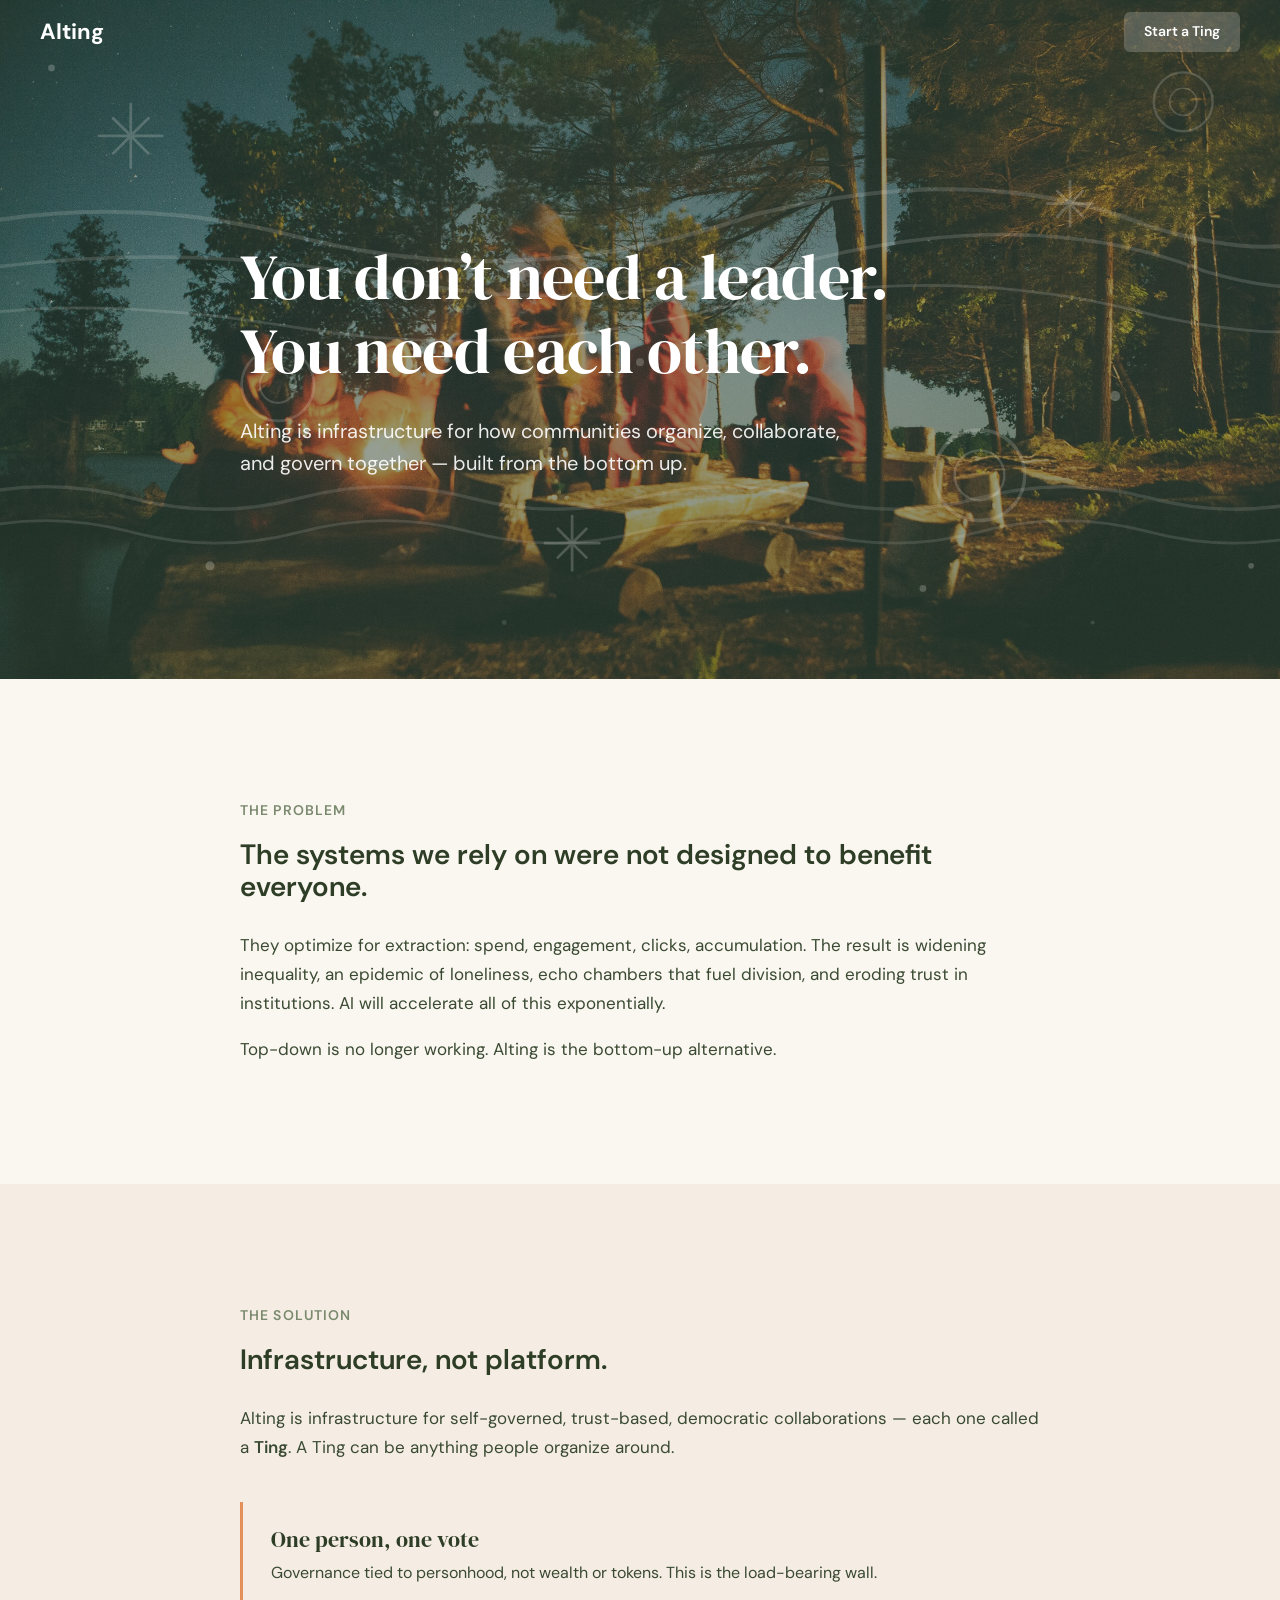
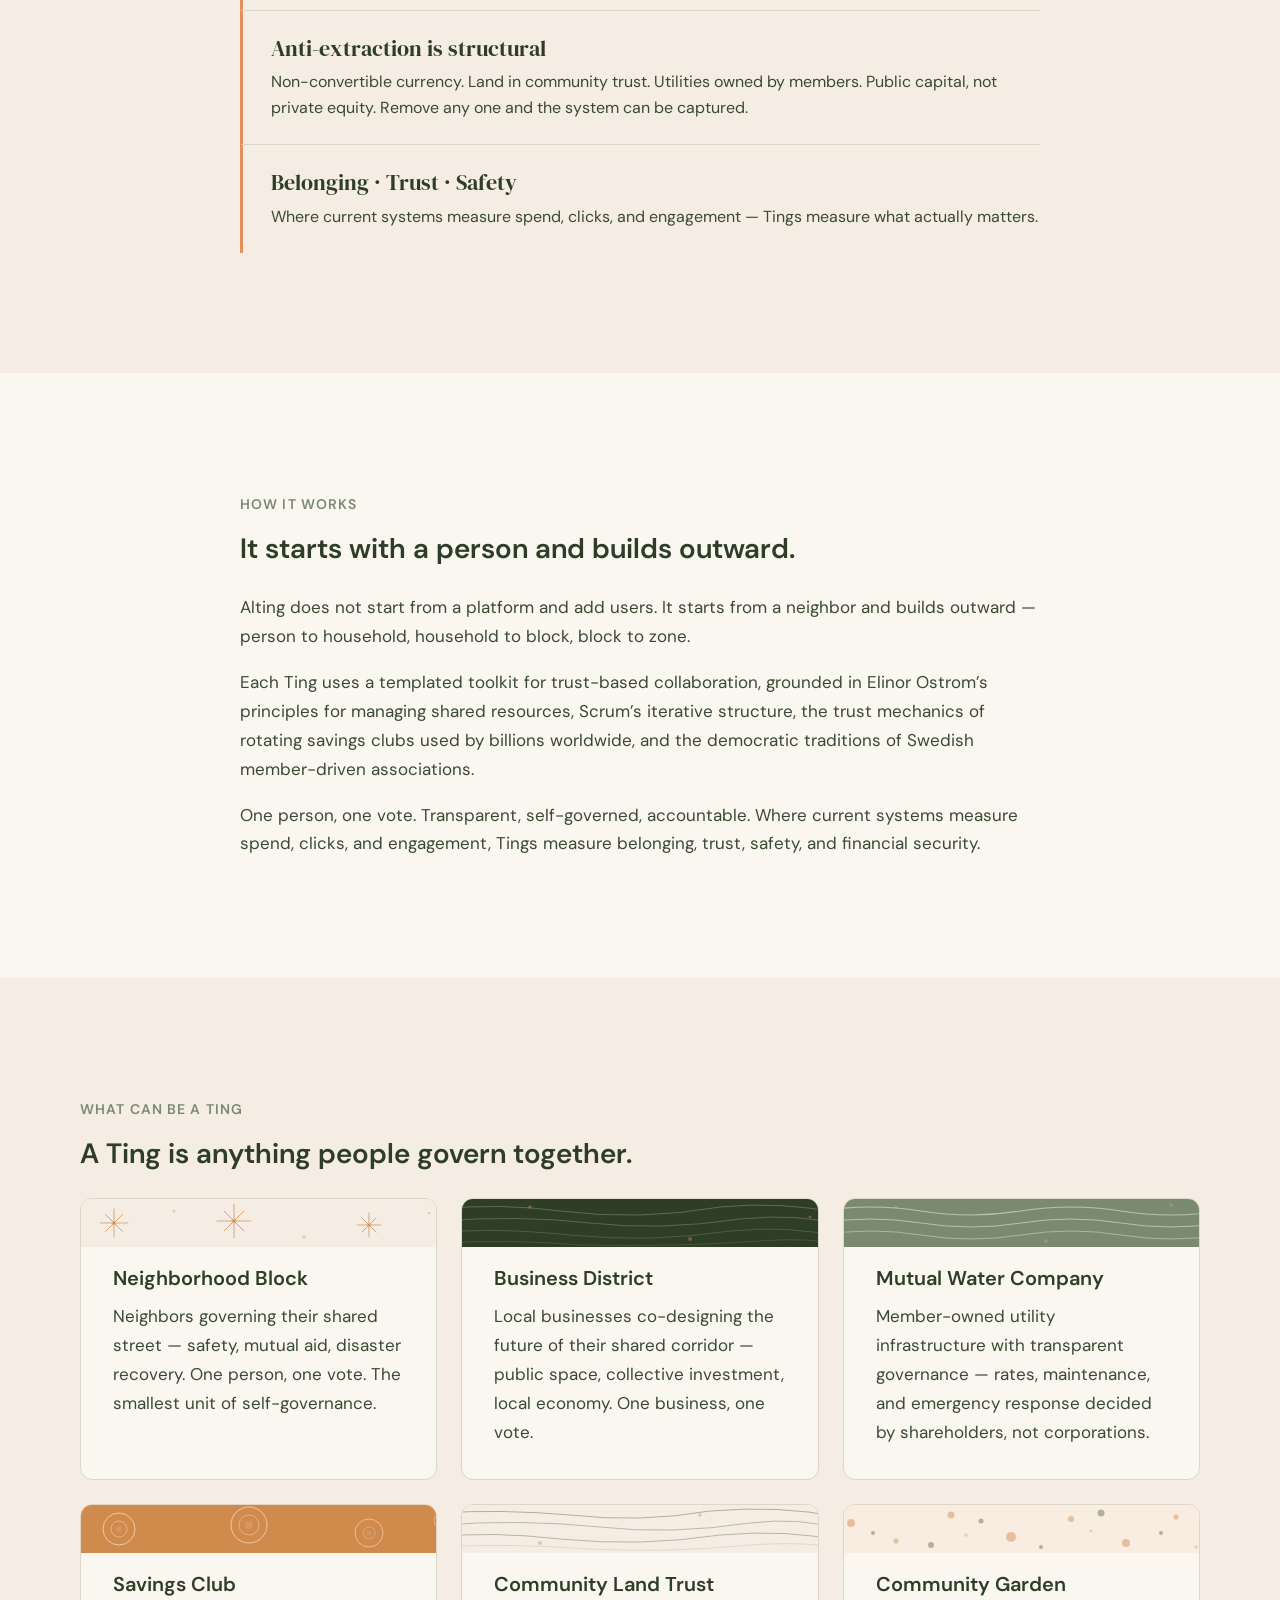
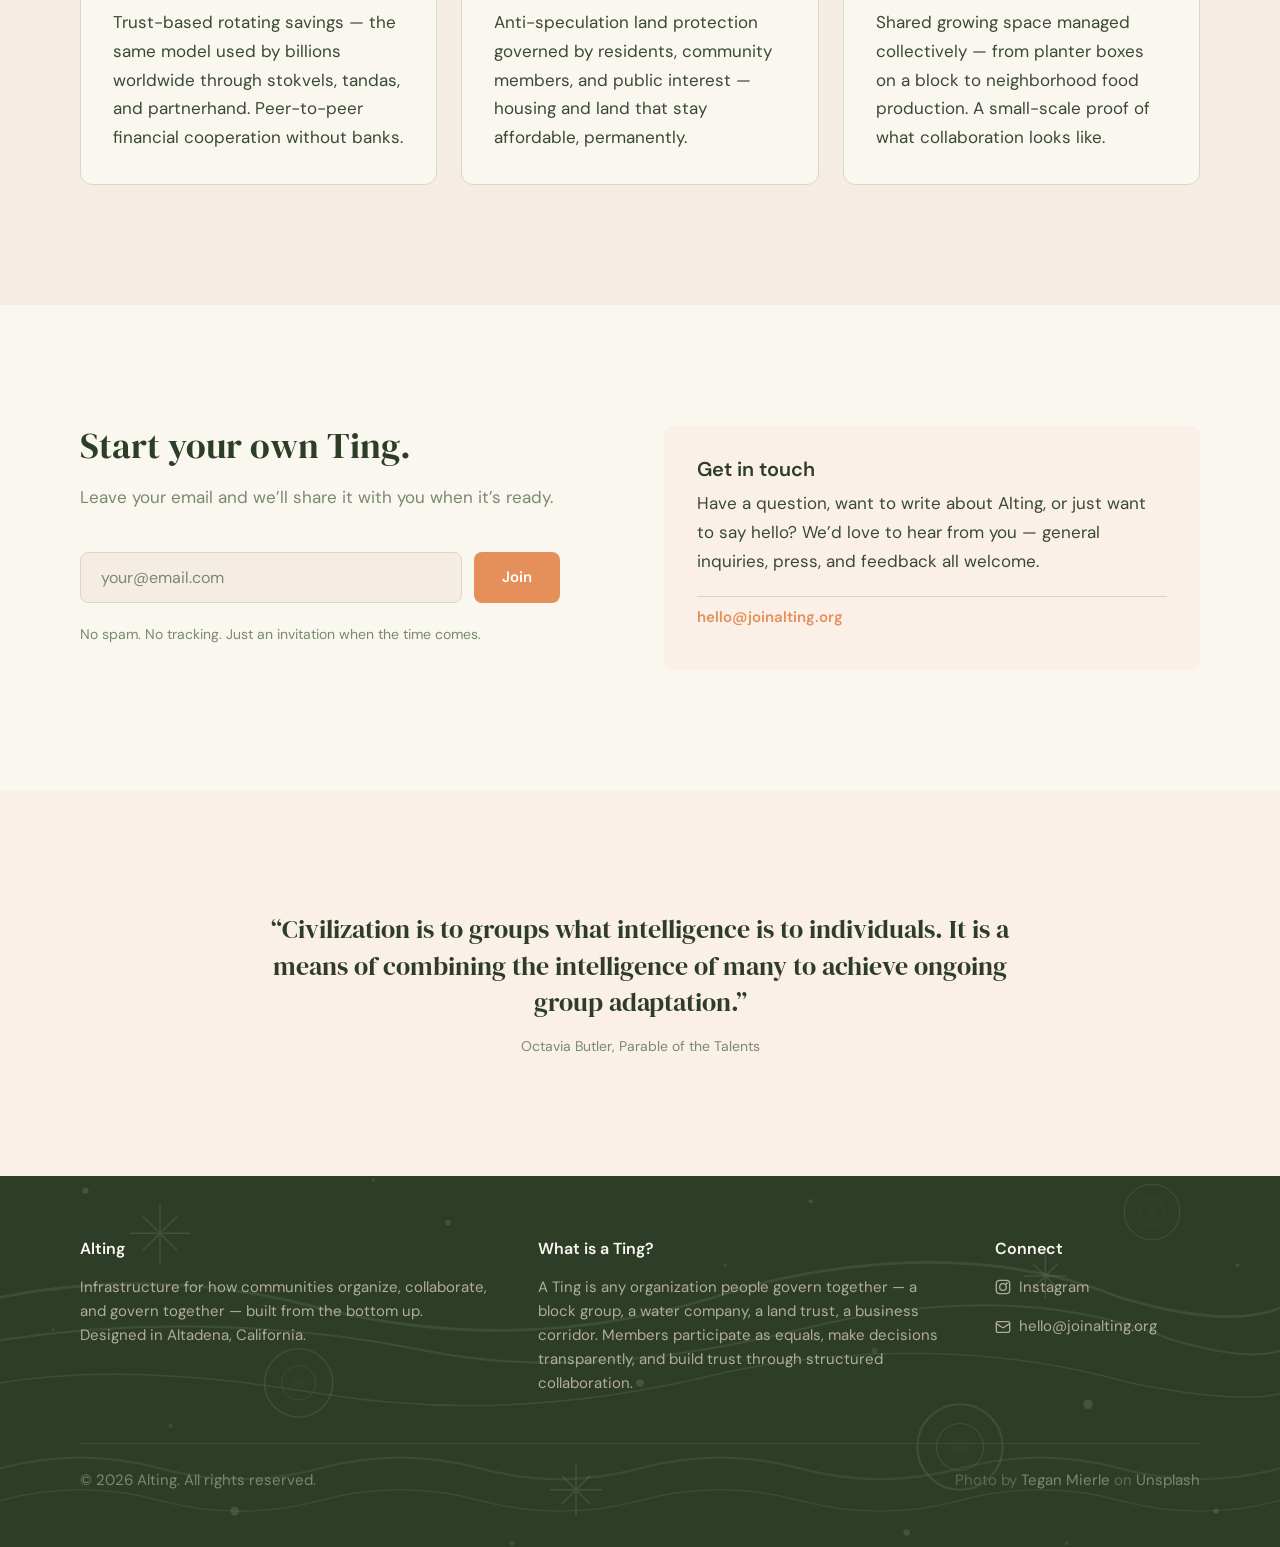
==== commit 3181f821: "Swap hero to Unsplash photo, add credit, simplify header logo - Replace iStock hero with Tegan Mierl" ====
--- a/index.html
+++ b/index.html
@@ -17,7 +17,7 @@
 
   <!-- Header -->
   <header class="header">
-    <a href="/" class="header__wordmark"><span class="header__logo">&amp;</span>Alting</a>
+    <a href="/" class="header__wordmark">Alting</a>
     <a href="#capture" class="header__cta">Start a Ting</a>
   </header>
 
@@ -189,6 +189,7 @@
     </div>
     <div class="footer__bottom">
       <p>&copy; 2026 Alting. All rights reserved.</p>
+      <p class="footer__credit">Photo by <a href="https://unsplash.com/@tegan?utm_source=unsplash&utm_medium=referral&utm_content=creditCopyText">Tegan Mierle</a> on <a href="https://unsplash.com/photos/group-of-people-near-bonfire-near-trees-during-nighttime-fDostElVhN8?utm_source=unsplash&utm_medium=referral&utm_content=creditCopyText">Unsplash</a></p>
     </div>
   </footer>
 
--- a/css/landing.css
+++ b/css/landing.css
@@ -96,7 +96,8 @@
 
 .header__logo {
   font-family: Georgia, serif;
-  font-size: 28px;
+  font-size: 22px;
+  font-weight: 400;
   color: #fff;
   transition: color 0.3s ease;
 }
@@ -144,7 +145,7 @@
   overflow: hidden;
   padding-top: 240px;
   padding-bottom: 200px;
-  background: url('../img/istockphoto-1482684314-1024x1024.jpg') center top/cover no-repeat;
+  background: url('../img/tegan-mierle-fDostElVhN8-unsplash.jpg') center top/cover no-repeat;
 }
 
 .hero::before {
@@ -479,7 +480,14 @@
   border-top: 1px solid #3A4E30;
   font-size: 14px;
   color: #7A8A6E;
-}
+  display: flex;
+  justify-content: space-between;
+  align-items: baseline;
+}
+
+.footer__credit { font-size: 9px; color: #5A6E50; }
+.footer__credit a { color: #7A8A6E; }
+.footer__credit a:hover { color: var(--alting-white); }
 
 /* --- Responsive --- */
 @media (max-width: 768px) {
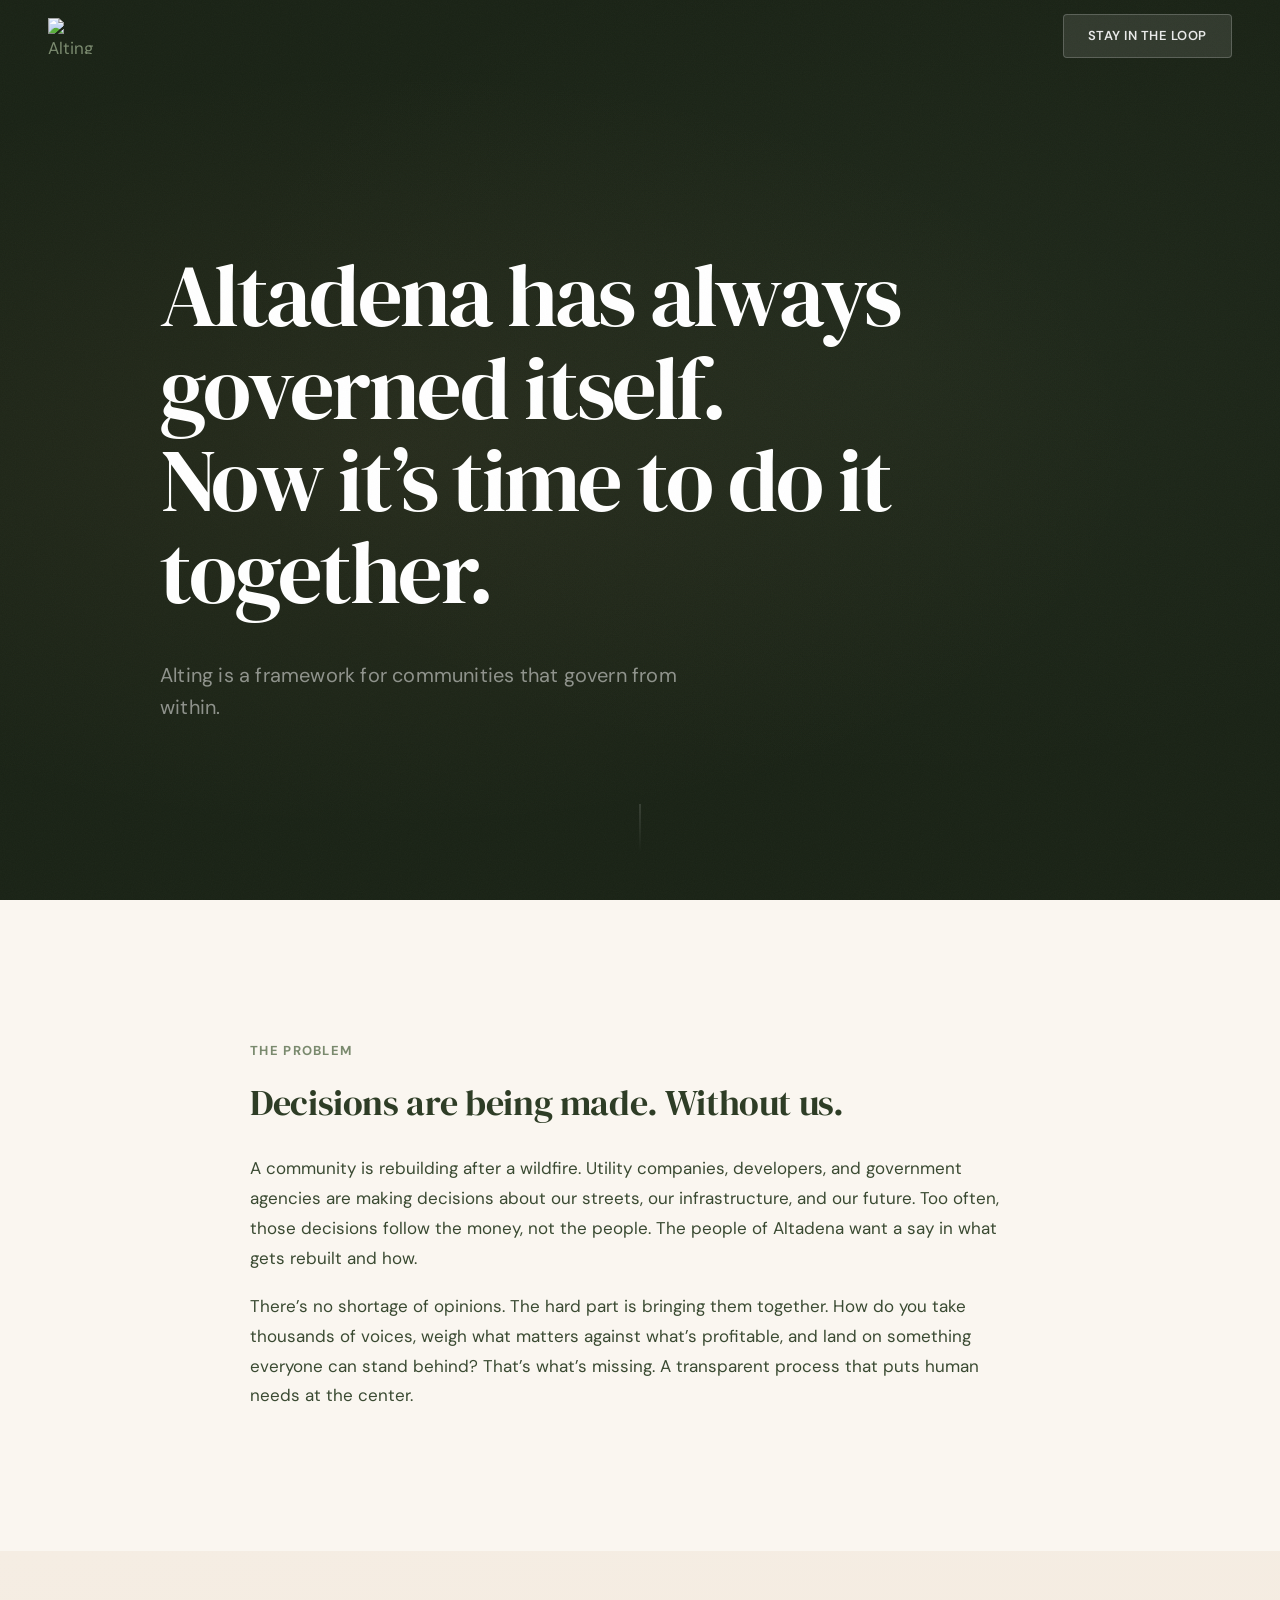
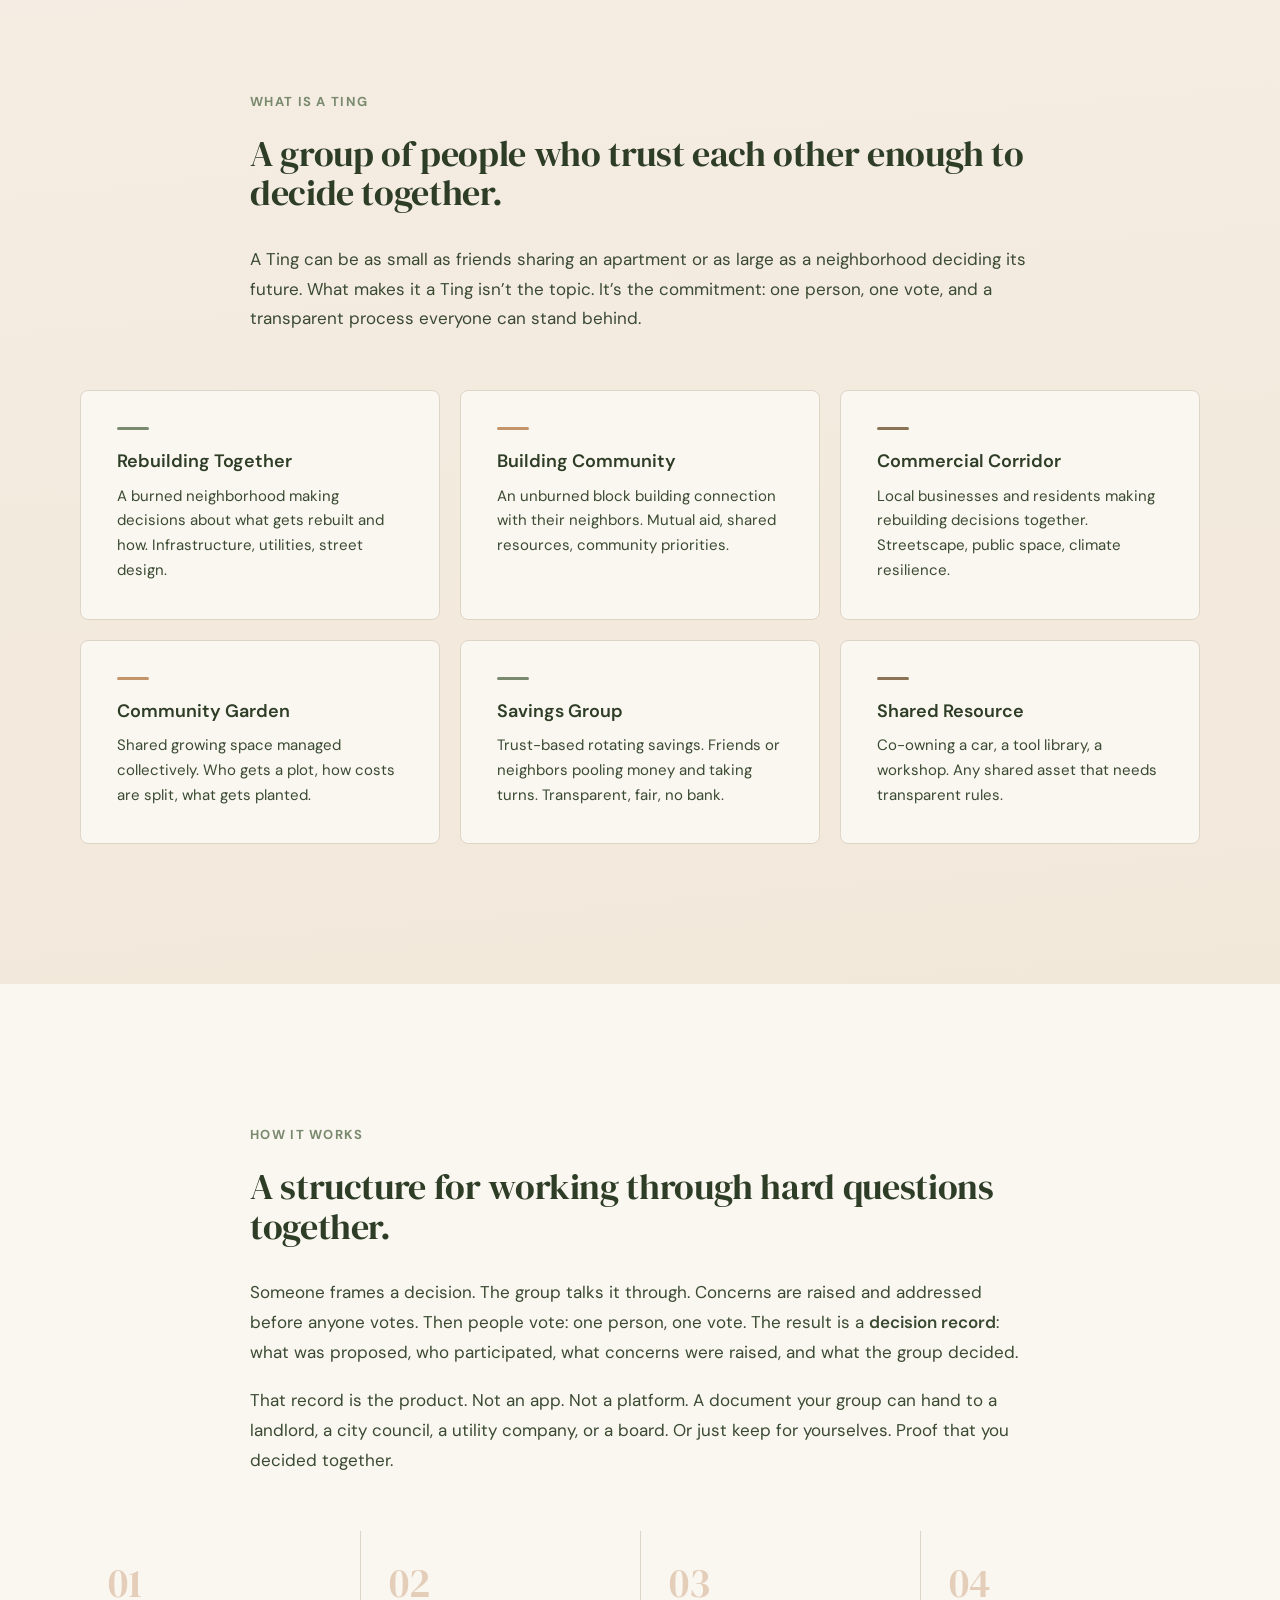
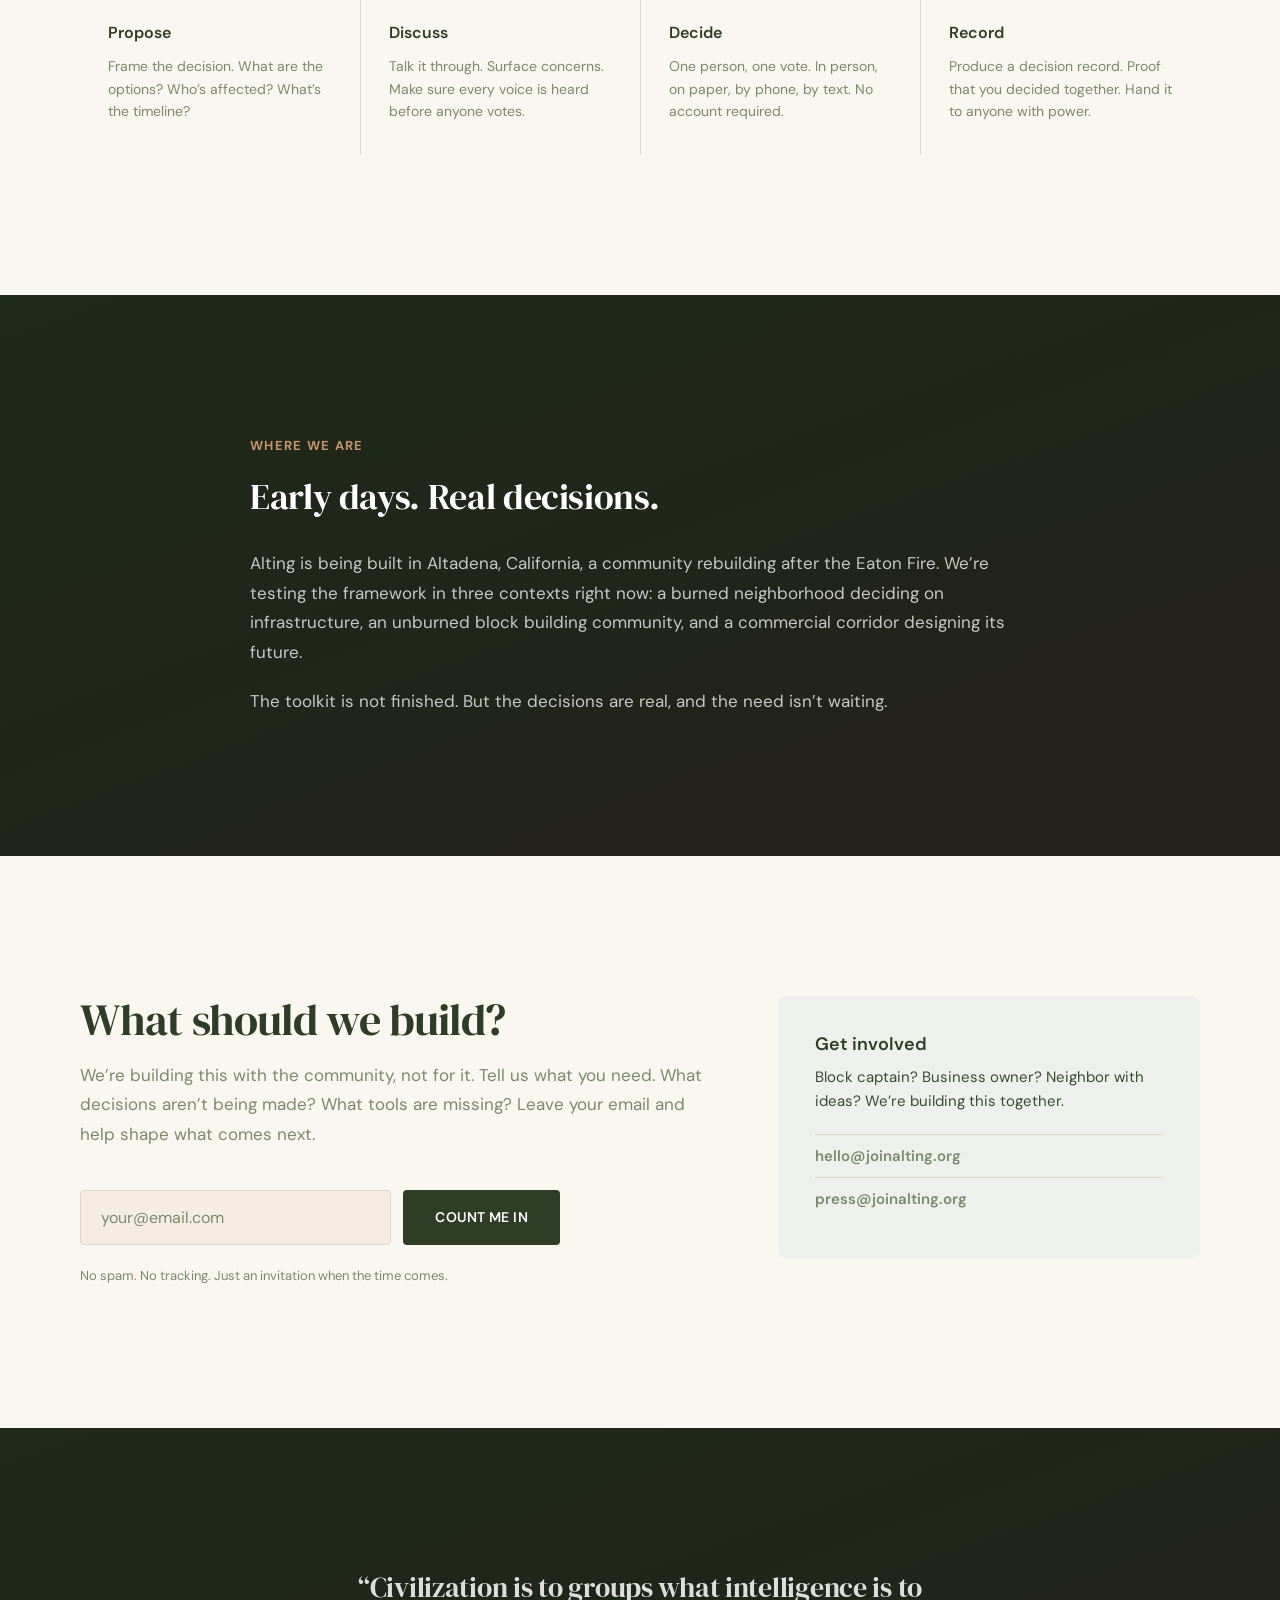
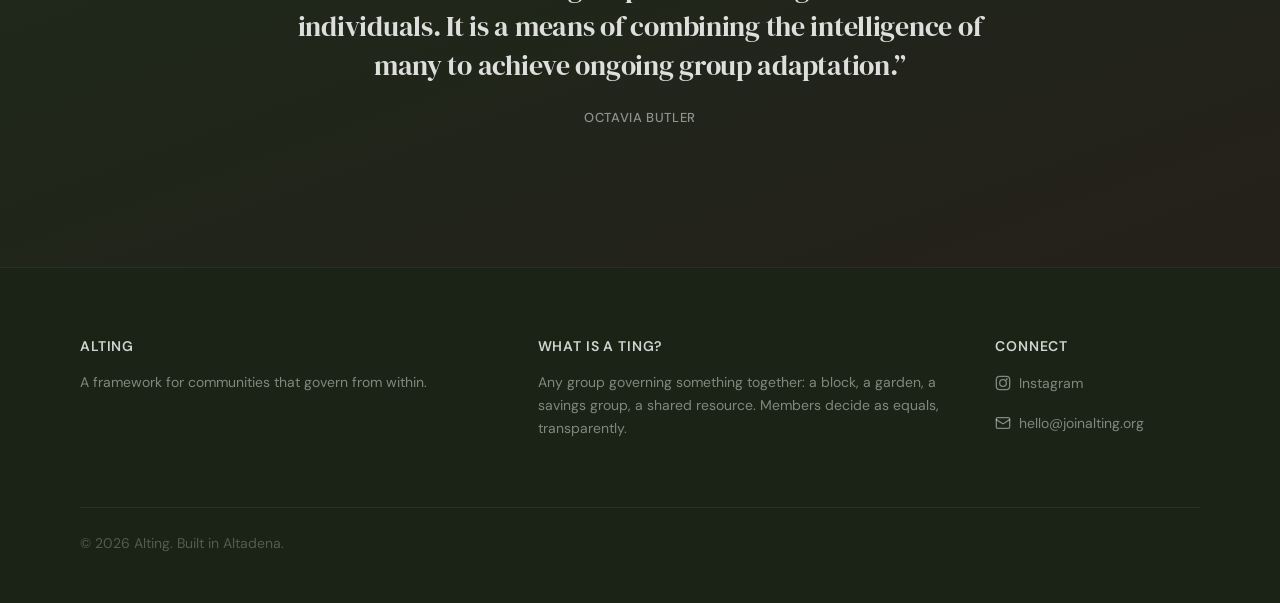
==== commit 673cbd4b: "Cinematic redesign: dark hero, sage palette, elevated typography Major visual overhaul of joinalting" ====
--- a/index.html
+++ b/index.html
@@ -3,8 +3,8 @@
 <head>
   <meta charset="UTF-8">
   <meta name="viewport" content="width=device-width, initial-scale=1.0">
-  <title>Alting — Infrastructure for Community Self-Governance</title>
-  <meta name="description" content="Alting is infrastructure for how communities organize, collaborate, and govern together — built from the bottom up.">
+  <title>Alting &mdash; Govern From Within</title>
+  <meta name="description" content="Alting is a framework for communities that govern from within. Built in Altadena, California.">
   <link rel="icon" type="image/x-icon" href="/favicon.ico">
   <link rel="icon" type="image/png" sizes="32x32" href="/favicon-32x32.png">
   <link rel="apple-touch-icon" sizes="180x180" href="/apple-touch-icon.png">
@@ -17,112 +17,131 @@
 
   <!-- Header -->
   <header class="header">
-    <a href="/" class="header__wordmark">Alting</a>
-    <a href="#capture" class="header__cta">Start a Ting</a>
+    <a href="/" class="header__wordmark">
+      <img src="img/alting-wordmark-white.png" alt="Alting" class="header__wordmark-img header__wordmark-img--white">
+      <img src="img/alting-wordmark-ink.png" alt="Alting" class="header__wordmark-img header__wordmark-img--ink">
+    </a>
+    <a href="#capture" class="header__cta">Stay in the Loop</a>
   </header>
 
-  <!-- Hero -->
-  <section class="section section--cream hero">
-    <div class="container--narrow">
-      <h1>You don&rsquo;t need a leader.<br>You need each other.</h1>
-      <p class="hero__sub">Alting is infrastructure for how communities organize, collaborate, and govern together — built from the bottom up.</p>
-    </div>
-  </section>
-
-  <!-- The Problem -->
+  <!-- 1. Hero -->
+  <section class="hero">
+    <div class="container--narrow">
+      <h1>Altadena has always governed itself.<br>Now it&rsquo;s time to do it together.</h1>
+      <p class="hero__sub">Alting is a framework for communities that govern from within.</p>
+    </div>
+    <div class="hero__scroll">
+      <div class="hero__scroll-line"></div>
+    </div>
+  </section>
+
+  <!-- 2. The Problem -->
   <section class="section section--white">
     <div class="container--narrow">
       <p class="section__label">The Problem</p>
-      <h2 class="section__heading">The systems we rely on were not designed to benefit everyone.</h2>
-      <p>They optimize for extraction: spend, engagement, clicks, accumulation. The result is widening inequality, an epidemic of loneliness, echo chambers that fuel division, and eroding trust in institutions. AI will accelerate all of this exponentially.</p>
-      <p>Top-down is no longer working. Alting is the bottom-up alternative.</p>
-    </div>
-  </section>
-
-  <!-- The Solution -->
+      <h2 class="section__heading">Decisions are being made. Without us.</h2>
+      <p>A community is rebuilding after a wildfire. Utility companies, developers, and government agencies are making decisions about our streets, our infrastructure, and our future. Too often, those decisions follow the money, not the people. The people of Altadena want a say in what gets rebuilt and how.</p>
+      <p>There&rsquo;s no shortage of opinions. The hard part is bringing them together. How do you take thousands of voices, weigh what matters against what&rsquo;s profitable, and land on something everyone can stand behind? That&rsquo;s what&rsquo;s missing. A transparent process that puts human needs at the center.</p>
+    </div>
+  </section>
+
+  <!-- 3. What Is a Ting -->
   <section class="section section--cream">
     <div class="container--narrow">
-      <p class="section__label">The Solution</p>
-      <h2 class="section__heading">Infrastructure, not platform.</h2>
-      <p>Alting is infrastructure for self-governed, trust-based, democratic collaborations &mdash; each one called a <strong>Ting</strong>. A Ting can be anything people organize around.</p>
-      <div class="pillar-stack">
-        <div class="pillar">
-          <h3 class="pillar__title">One person, one vote</h3>
-          <p class="pillar__text">Governance tied to personhood, not wealth or tokens. This is the load-bearing wall.</p>
-        </div>
-        <div class="pillar">
-          <h3 class="pillar__title">Anti-extraction is structural</h3>
-          <p class="pillar__text">Non-convertible currency. Land in community trust. Utilities owned by members. Public capital, not private equity. Remove any one and the system can be captured.</p>
-        </div>
-        <div class="pillar">
-          <h3 class="pillar__title">Belonging &middot; Trust &middot; Safety</h3>
-          <p class="pillar__text">Where current systems measure spend, clicks, and engagement &mdash; Tings measure what actually matters.</p>
-        </div>
-      </div>
-    </div>
-  </section>
-
-  <!-- How It Works -->
+      <p class="section__label">What Is a Ting</p>
+      <h2 class="section__heading">A group of people who trust each other enough to decide together.</h2>
+      <p>A Ting can be as small as friends sharing an apartment or as large as a neighborhood deciding its future. What makes it a Ting isn&rsquo;t the topic. It&rsquo;s the commitment: one person, one vote, and a transparent process everyone can stand behind.</p>
+    </div>
+    <div class="container">
+      <div class="grid grid--3" style="margin-top: 56px;">
+        <div class="card">
+          <div class="card__accent"></div>
+          <h3 class="card__title">Rebuilding Together</h3>
+          <p class="card__text">A burned neighborhood making decisions about what gets rebuilt and how. Infrastructure, utilities, street design.</p>
+        </div>
+        <div class="card">
+          <div class="card__accent"></div>
+          <h3 class="card__title">Building Community</h3>
+          <p class="card__text">An unburned block building connection with their neighbors. Mutual aid, shared resources, community priorities.</p>
+        </div>
+        <div class="card">
+          <div class="card__accent"></div>
+          <h3 class="card__title">Commercial Corridor</h3>
+          <p class="card__text">Local businesses and residents making rebuilding decisions together. Streetscape, public space, climate resilience.</p>
+        </div>
+        <div class="card">
+          <div class="card__accent"></div>
+          <h3 class="card__title">Community Garden</h3>
+          <p class="card__text">Shared growing space managed collectively. Who gets a plot, how costs are split, what gets planted.</p>
+        </div>
+        <div class="card">
+          <div class="card__accent"></div>
+          <h3 class="card__title">Savings Group</h3>
+          <p class="card__text">Trust-based rotating savings. Friends or neighbors pooling money and taking turns. Transparent, fair, no bank.</p>
+        </div>
+        <div class="card">
+          <div class="card__accent"></div>
+          <h3 class="card__title">Shared Resource</h3>
+          <p class="card__text">Co-owning a car, a tool library, a workshop. Any shared asset that needs transparent rules.</p>
+        </div>
+      </div>
+    </div>
+  </section>
+
+  <!-- 4. How It Works -->
   <section class="section section--white">
     <div class="container--narrow">
       <p class="section__label">How It Works</p>
-      <h2 class="section__heading">It starts with a person and builds outward.</h2>
-      <p>Alting does not start from a platform and add users. It starts from a neighbor and builds outward — person to household, household to block, block to zone.</p>
-      <p>Each Ting uses a templated toolkit for trust-based collaboration, grounded in Elinor Ostrom&rsquo;s principles for managing shared resources, Scrum&rsquo;s iterative structure, the trust mechanics of rotating savings clubs used by billions worldwide, and the democratic traditions of Swedish member-driven associations.</p>
-      <p>One person, one vote. Transparent, self-governed, accountable. Where current systems measure spend, clicks, and engagement, Tings measure belonging, trust, safety, and financial security.</p>
-    </div>
-  </section>
-
-  <!-- Types of Tings -->
-  <section class="section section--cream">
+      <h2 class="section__heading">A structure for working through hard questions together.</h2>
+      <p>Someone frames a decision. The group talks it through. Concerns are raised and addressed before anyone votes. Then people vote: one person, one vote. The result is a <strong>decision record</strong>: what was proposed, who participated, what concerns were raised, and what the group decided.</p>
+      <p>That record is the product. Not an app. Not a platform. A document your group can hand to a landlord, a city council, a utility company, or a board. Or just keep for yourselves. Proof that you decided together.</p>
+    </div>
     <div class="container">
-      <p class="section__label">What Can Be a Ting</p>
-      <h2 class="section__heading">A Ting is anything people govern together.</h2>
-      <div class="grid grid--3">
-        <div class="card card--white">
-          <img class="card__strip" src="img/strip-neighborhood.svg" alt="" aria-hidden="true">
-          <h3 class="card__title">Neighborhood Block</h3>
-          <p class="card__text">Neighbors governing their shared street &mdash; safety, mutual aid, disaster recovery. One person, one vote. The smallest unit of self-governance.</p>
-        </div>
-        <div class="card card--white">
-          <img class="card__strip" src="img/strip-business.svg" alt="" aria-hidden="true">
-          <h3 class="card__title">Business District</h3>
-          <p class="card__text">Local businesses co-designing the future of their shared corridor &mdash; public space, collective investment, local economy. One business, one vote.</p>
-        </div>
-        <div class="card card--white">
-          <img class="card__strip" src="img/strip-water.svg" alt="" aria-hidden="true">
-          <h3 class="card__title">Mutual Water Company</h3>
-          <p class="card__text">Member-owned utility infrastructure with transparent governance &mdash; rates, maintenance, and emergency response decided by shareholders, not corporations.</p>
-        </div>
-        <div class="card card--white">
-          <img class="card__strip" src="img/strip-savings.svg" alt="" aria-hidden="true">
-          <h3 class="card__title">Savings Club</h3>
-          <p class="card__text">Trust-based rotating savings &mdash; the same model used by billions worldwide through stokvels, tandas, and partnerhand. Peer-to-peer financial cooperation without banks.</p>
-        </div>
-        <div class="card card--white">
-          <img class="card__strip" src="img/strip-land.svg" alt="" aria-hidden="true">
-          <h3 class="card__title">Community Land Trust</h3>
-          <p class="card__text">Anti-speculation land protection governed by residents, community members, and public interest &mdash; housing and land that stay affordable, permanently.</p>
-        </div>
-        <div class="card card--white">
-          <img class="card__strip" src="img/strip-garden.svg" alt="" aria-hidden="true">
-          <h3 class="card__title">Community Garden</h3>
-          <p class="card__text">Shared growing space managed collectively &mdash; from planter boxes on a block to neighborhood food production. A small-scale proof of what collaboration looks like.</p>
-        </div>
-      </div>
-    </div>
-  </section>
-
-  <!-- Lead Capture -->
+      <div class="process">
+        <div class="process__step">
+          <div class="process__number">01</div>
+          <div class="process__title">Propose</div>
+          <p class="process__text">Frame the decision. What are the options? Who&rsquo;s affected? What&rsquo;s the timeline?</p>
+        </div>
+        <div class="process__step">
+          <div class="process__number">02</div>
+          <div class="process__title">Discuss</div>
+          <p class="process__text">Talk it through. Surface concerns. Make sure every voice is heard before anyone votes.</p>
+        </div>
+        <div class="process__step">
+          <div class="process__number">03</div>
+          <div class="process__title">Decide</div>
+          <p class="process__text">One person, one vote. In person, on paper, by phone, by text. No account required.</p>
+        </div>
+        <div class="process__step">
+          <div class="process__number">04</div>
+          <div class="process__title">Record</div>
+          <p class="process__text">Produce a decision record. Proof that you decided together. Hand it to anyone with power.</p>
+        </div>
+      </div>
+    </div>
+  </section>
+
+  <!-- 5. Where We Are -->
+  <section class="section section--dark">
+    <div class="container--narrow">
+      <p class="section__label">Where We Are</p>
+      <h2 class="section__heading">Early days. Real decisions.</h2>
+      <p>Alting is being built in Altadena, California, a community rebuilding after the Eaton Fire. We&rsquo;re testing the framework in three contexts right now: a burned neighborhood deciding on infrastructure, an unburned block building community, and a commercial corridor designing its future.</p>
+      <p>The toolkit is not finished. But the decisions are real, and the need isn&rsquo;t waiting.</p>
+    </div>
+  </section>
+
+  <!-- 6. CTA -->
   <section id="capture" class="section section--white">
     <div class="container capture__row">
       <div class="capture">
         <div id="capture-content">
-          <h2 class="capture__headline">Start your own Ting.</h2>
-          <p class="capture__sub">Leave your email and we&rsquo;ll share it with you when it&rsquo;s ready.</p>
+          <h2 class="capture__headline">What should we build?</h2>
+          <p class="capture__sub">We&rsquo;re building this with the community, not for it. Tell us what you need. What decisions aren&rsquo;t being made? What tools are missing? Leave your email and help shape what comes next.</p>
           <form id="capture-form" class="capture__form" action="https://formspree.io/f/mqedojry" method="POST">
             <input class="capture__input" type="email" name="email" placeholder="your@email.com" required>
-            <button class="capture__button" type="submit">Join</button>
+            <button class="capture__button" type="submit">Count Me In</button>
           </form>
           <p class="capture__privacy">No spam. No tracking. Just an invitation when the time comes.</p>
         </div>
@@ -132,10 +151,11 @@
         </div>
       </div>
       <div class="capture__contact card card--sage">
-        <h3 class="card__title">Get in touch</h3>
-        <p class="card__text">Have a question, want to write about Alting, or just want to say hello? We&rsquo;d love to hear from you &mdash; general inquiries, press, and feedback all welcome.</p>
+        <h3 class="card__title">Get involved</h3>
+        <p class="card__text">Block captain? Business owner? Neighbor with ideas? We&rsquo;re building this together.</p>
         <ul class="capture__contact-list">
           <li><a href="mailto:hello@joinalting.org">hello@joinalting.org</a></li>
+          <li><a href="mailto:press@joinalting.org">press@joinalting.org</a></li>
         </ul>
       </div>
     </div>
@@ -160,10 +180,10 @@
   </script>
 
   <!-- Pull Quote -->
-  <section class="pull-quote section--sage-light">
+  <section class="pull-quote">
     <blockquote>
       &ldquo;Civilization is to groups what intelligence is to individuals. It is a means of combining the intelligence of many to achieve ongoing group adaptation.&rdquo;
-      <cite>Octavia Butler, Parable of the Talents</cite>
+      <cite>Octavia Butler</cite>
     </blockquote>
   </section>
 
@@ -172,24 +192,22 @@
     <div class="footer__grid">
       <div>
         <h3>Alting</h3>
-        <p>Infrastructure for how communities organize, collaborate, and govern together — built from the bottom up. Designed in Altadena, California.</p>
+        <p>A framework for communities that govern from within.</p>
       </div>
       <div>
         <h3>What is a Ting?</h3>
-        <p>A Ting is any organization people govern together — a block group, a water company, a land trust, a business corridor. Members participate as equals, make decisions transparently, and build trust through structured collaboration.</p>
+        <p>Any group governing something together: a block, a garden, a savings group, a shared resource. Members decide as equals, transparently.</p>
       </div>
       <div>
         <h3>Connect</h3>
         <ul class="footer__social">
           <li><a href="https://instagram.com/joinalting" target="_blank" rel="noopener"><svg width="16" height="16" viewBox="0 0 24 24" fill="none" stroke="currentColor" stroke-width="2" stroke-linecap="round" stroke-linejoin="round"><rect x="2" y="2" width="20" height="20" rx="5" ry="5"/><circle cx="12" cy="12" r="5"/><circle cx="17.5" cy="6.5" r="1.5" fill="currentColor" stroke="none"/></svg> Instagram</a></li>
-
           <li><a href="mailto:hello@joinalting.org"><svg width="16" height="16" viewBox="0 0 24 24" fill="none" stroke="currentColor" stroke-width="2" stroke-linecap="round" stroke-linejoin="round"><rect x="2" y="4" width="20" height="16" rx="2"/><path d="m22 7-8.97 5.7a1.94 1.94 0 0 1-2.06 0L2 7"/></svg> hello@joinalting.org</a></li>
         </ul>
       </div>
     </div>
     <div class="footer__bottom">
-      <p>&copy; 2026 Alting. All rights reserved.</p>
-      <p class="footer__credit">Photo by <a href="https://unsplash.com/@tegan?utm_source=unsplash&utm_medium=referral&utm_content=creditCopyText">Tegan Mierle</a> on <a href="https://unsplash.com/photos/group-of-people-near-bonfire-near-trees-during-nighttime-fDostElVhN8?utm_source=unsplash&utm_medium=referral&utm_content=creditCopyText">Unsplash</a></p>
+      <p>&copy; 2026 Alting. Built in Altadena.</p>
     </div>
   </footer>
 
--- a/css/landing.css
+++ b/css/landing.css
@@ -1,36 +1,36 @@
 /* ============================================
-   Alting Landing Page — Single Page
-   Original design tokens, generous spacing
+   Alting Landing Page — Cinematic Redesign
+   Dark hero, bold typography, visual gravity
    ============================================ */
 
 /* --- Tokens --- */
 :root {
-  --alting-ink: #2E3D26;
+  --alting-ink: #1A2316;
+  --alting-ink-mid: #2E3D26;
   --alting-text: #3A4A32;
   --alting-text-secondary: #7A8A6E;
+  --alting-text-light: rgba(255, 255, 255, 0.7);
   --alting-white: #FAF6F0;
   --alting-cream: #F5EDE3;
-  --alting-sage: #E5905A;
-  --alting-sage-light: #FAF0E8;
-  --alting-sage-dark: #CC7D4E;
-  --alting-gold: #B8923F;
-  --alting-gold-light: #F8F3E8;
+  --alting-sage: #7A8A6E;
+  --alting-sage-light: #EEF1EB;
+  --alting-sage-dark: #5E6E52;
+  --alting-amber: #C4956A;
+  --alting-earth: #8B7355;
+  --alting-clay: #A68B6B;
+  --alting-bark: #4A3F2F;
   --alting-border: #DDD5C8;
-
-  /* Sunset palette (Joshua Tree) */
-  --sunset-rose: #D4908A;
-  --sunset-lavender: #B8B0CC;
-  --sunset-amber: #D49A50;
+  --alting-border-dark: rgba(255, 255, 255, 0.08);
 
   --font-display: 'DM Serif Display', Georgia, serif;
   --font-body: 'DM Sans', system-ui, sans-serif;
 
-  --section-pad: 120px;
-  --section-pad-mobile: 72px;
-  --content-width: 800px;
+  --section-pad: 140px;
+  --section-pad-mobile: 80px;
+  --content-width: 780px;
   --site-width: 1120px;
-  --card-pad: 32px;
-  --card-radius: 12px;
+  --card-pad: 36px;
+  --card-radius: 8px;
   --hover-speed: 150ms ease;
 }
 
@@ -41,24 +41,37 @@
 body {
   font-family: var(--font-body);
   font-size: 17px;
-  line-height: 1.7;
+  line-height: 1.75;
   color: var(--alting-text);
   background-color: var(--alting-white);
   -webkit-font-smoothing: antialiased;
   -moz-osx-font-smoothing: grayscale;
 }
 
-h1, h2, h3 { color: var(--alting-ink); line-height: 1.15; }
-h1 { font-family: var(--font-display); font-size: 48px; font-weight: 400; letter-spacing: -0.01em; }
-h2 { font-family: var(--font-body); font-size: 28px; font-weight: 600; }
-h3 { font-family: var(--font-body); font-size: 20px; font-weight: 600; }
-p { margin-bottom: 1em; }
+/* Film grain — organic texture across all surfaces */
+body::after {
+  content: '';
+  position: fixed;
+  inset: 0;
+  z-index: 9999;
+  pointer-events: none;
+  opacity: 0.03;
+  background-image: url("data:image/svg+xml,%3Csvg viewBox='0 0 256 256' xmlns='http://www.w3.org/2000/svg'%3E%3Cfilter id='noise'%3E%3CfeTurbulence type='fractalNoise' baseFrequency='0.9' numOctaves='4' stitchTiles='stitch'/%3E%3C/filter%3E%3Crect width='100%25' height='100%25' filter='url(%23noise)'/%3E%3C/svg%3E");
+  background-repeat: repeat;
+  background-size: 256px 256px;
+}
+
+h1, h2, h3 { color: var(--alting-ink-mid); line-height: 1.1; }
+h1 { font-family: var(--font-display); font-size: 48px; font-weight: 400; letter-spacing: -0.02em; }
+h2 { font-family: var(--font-display); font-size: 36px; font-weight: 400; letter-spacing: -0.01em; }
+h3 { font-family: var(--font-body); font-size: 18px; font-weight: 600; letter-spacing: 0; }
+p { margin-bottom: 1.1em; }
 p:last-child { margin-bottom: 0; }
 a { color: var(--alting-sage); text-decoration: none; transition: color var(--hover-speed); }
 a:hover { color: var(--alting-sage-dark); }
 strong { font-weight: 600; }
 
-::selection { background-color: var(--alting-sage-light); color: var(--alting-ink); }
+::selection { background-color: var(--alting-sage); color: #fff; }
 
 /* --- Header --- */
 .header {
@@ -70,301 +83,347 @@
   display: flex;
   align-items: center;
   justify-content: space-between;
-  padding: 0 40px;
-  height: 64px;
+  padding: 0 48px;
+  height: 72px;
   background-color: transparent;
-  transition: background-color 0.3s ease;
+  transition: background-color 0.4s ease, box-shadow 0.4s ease;
 }
 
 .header--scrolled {
   background-color: var(--alting-cream);
+  box-shadow: 0 1px 0 var(--alting-border);
 }
 
 .header__wordmark {
-  font-family: var(--font-body);
-  font-size: 22px;
-  font-weight: 700;
-  color: #fff;
   text-decoration: none;
   display: flex;
-  align-items: baseline;
-  gap: 6px;
-  transition: color 0.3s ease;
-}
-
-.header--scrolled .header__wordmark { color: var(--alting-ink); }
-
-.header__logo {
-  font-family: Georgia, serif;
-  font-size: 22px;
-  font-weight: 400;
-  color: #fff;
-  transition: color 0.3s ease;
-}
-
-.header--scrolled .header__logo { color: var(--alting-sage); }
+  align-items: center;
+  position: relative;
+  height: 36px;
+}
+
+.header__wordmark-img {
+  height: 36px;
+  width: auto;
+  display: block;
+  position: absolute;
+  top: 0;
+  left: 0;
+  transition: opacity 0.4s ease;
+}
+
+.header__wordmark-img--white { opacity: 1; }
+.header__wordmark-img--ink { opacity: 0; }
+
+.header--scrolled .header__wordmark-img--white { opacity: 0; }
+.header--scrolled .header__wordmark-img--ink { opacity: 1; }
 
 .header__cta {
   font-family: var(--font-body);
-  font-size: 14px;
+  font-size: 13px;
   font-weight: 600;
-  padding: 8px 20px;
-  background: rgba(255, 255, 255, 0.2);
+  letter-spacing: 0.04em;
+  text-transform: uppercase;
+  padding: 10px 24px;
+  background: rgba(255, 255, 255, 0.1);
+  border: 1px solid rgba(255, 255, 255, 0.2);
+  color: rgba(255, 255, 255, 0.9);
+  border-radius: 4px;
+  text-decoration: none;
+  transition: all 0.3s ease;
+}
+.header__cta:hover { background: rgba(255, 255, 255, 0.2); color: #fff; }
+.header--scrolled .header__cta {
+  background: var(--alting-ink-mid);
+  border-color: var(--alting-ink-mid);
   color: #fff;
-  border-radius: 6px;
-  text-decoration: none;
-  transition: background 0.3s ease, color 0.3s ease;
-}
-.header__cta:hover { background: rgba(255, 255, 255, 0.35); color: #fff; }
-.header--scrolled .header__cta { background: var(--alting-sage); color: #fff; }
-.header--scrolled .header__cta:hover { background: var(--alting-sage-dark); color: #fff; }
+}
+.header--scrolled .header__cta:hover { background: var(--alting-ink); border-color: var(--alting-ink); }
 
 /* --- Layout --- */
-.section { padding: var(--section-pad) 40px; }
-.section--cream { background-color: var(--alting-cream); }
+.section { padding: var(--section-pad) 48px; }
+.section--cream {
+  background: linear-gradient(
+    175deg,
+    var(--alting-cream) 0%,
+    #F2E8DA 100%
+  );
+}
 .section--white { background-color: var(--alting-white); }
-.section--sage-light { background-color: var(--alting-sage-light); }
+.section--dark {
+  background-color: #1E2A1A;
+  background-image: linear-gradient(160deg, #1E2A1A 0%, #24201A 100%);
+  color: rgba(255, 255, 255, 0.75);
+}
+.section--dark h2, .section--dark h3 { color: #fff; }
+.section--dark .section__label { color: var(--alting-amber); }
 
 .container { max-width: var(--site-width); margin: 0 auto; }
 .container--narrow { max-width: var(--content-width); margin: 0 auto; }
 
 .section__label {
-  font-size: 14px;
-  font-weight: 600;
+  font-size: 13px;
+  font-weight: 700;
   text-transform: uppercase;
-  letter-spacing: 0.08em;
-  color: var(--alting-text-secondary);
-  margin-bottom: 16px;
-}
-
-.section__heading { margin-bottom: 28px; }
+  letter-spacing: 0.1em;
+  color: var(--alting-sage);
+  margin-bottom: 20px;
+}
+
+.section__heading { margin-bottom: 32px; }
 
 /* --- Hero --- */
 .hero {
   position: relative;
   overflow: hidden;
-  padding-top: 240px;
-  padding-bottom: 200px;
-  background: url('../img/tegan-mierle-fDostElVhN8-unsplash.jpg') center top/cover no-repeat;
-}
-
+  min-height: 100vh;
+  display: flex;
+  align-items: center;
+  padding-top: 72px;
+  background-color: var(--alting-ink);
+}
+
+/* Subtle topographic contour pattern */
 .hero::before {
   content: '';
   position: absolute;
   inset: 0;
-  background: linear-gradient(
-    to bottom,
-    rgba(46, 61, 38, 0.55) 0%,
-    rgba(46, 61, 38, 0.45) 50%,
-    rgba(46, 61, 38, 0.60) 100%
-  );
+  background:
+    repeating-conic-gradient(
+      from 0deg at 50% 50%,
+      transparent 0deg,
+      transparent 360deg
+    );
+  opacity: 0.03;
   pointer-events: none;
 }
 
+/* Subtle warm glow */
 .hero::after {
   content: '';
   position: absolute;
   inset: 0;
-  background: url('../img/hero-overlay.svg') center/cover no-repeat;
   pointer-events: none;
-}
-
-.hero h1 { font-size: 64px; margin-bottom: 28px; position: relative; color: #fff; }
+  background:
+    radial-gradient(
+      ellipse at 30% 50%,
+      rgba(196, 149, 106, 0.07) 0%,
+      transparent 60%
+    ),
+    radial-gradient(
+      ellipse at 70% 40%,
+      rgba(122, 138, 110, 0.06) 0%,
+      transparent 55%
+    );
+}
+
+.hero .container--narrow {
+  position: relative;
+  z-index: 2;
+  max-width: 960px;
+}
+
+.hero h1 {
+  font-size: clamp(48px, 7vw, 88px);
+  line-height: 1.05;
+  color: #fff;
+  margin-bottom: 40px;
+  letter-spacing: -0.03em;
+}
+
 .hero__sub {
   font-size: 20px;
-  color: rgba(255, 255, 255, 0.9);
-  max-width: 600px;
+  font-weight: 400;
+  color: rgba(255, 255, 255, 0.5);
+  max-width: 520px;
   line-height: 1.6;
-  margin-bottom: 36px;
-  position: relative;
-}
-
-.hero .container--narrow { position: relative; z-index: 1; }
-.hero .capture__form { margin-bottom: 16px; }
-.hero .capture__input { background: var(--alting-white); }
-.hero .capture__privacy { text-align: left; margin: 0; color: rgba(255, 255, 255, 0.7); }
+  letter-spacing: 0.01em;
+}
+
+/* Scroll indicator */
+.hero__scroll {
+  position: absolute;
+  bottom: 48px;
+  left: 50%;
+  transform: translateX(-50%);
+  display: flex;
+  flex-direction: column;
+  align-items: center;
+  gap: 8px;
+  color: rgba(255, 255, 255, 0.25);
+  font-size: 11px;
+  font-weight: 500;
+  letter-spacing: 0.1em;
+  text-transform: uppercase;
+  z-index: 1;
+}
+
+.hero__scroll-line {
+  width: 1px;
+  height: 48px;
+  background: linear-gradient(to bottom, rgba(255,255,255,0.25), transparent);
+  animation: scrollPulse 2s ease-in-out infinite;
+}
+
+@keyframes scrollPulse {
+  0%, 100% { opacity: 0.3; }
+  50% { opacity: 0.8; }
+}
+
+/* --- Transition Gradient --- */
+.section--transition {
+  padding: 0;
+  height: 120px;
+  background: linear-gradient(to bottom, var(--alting-ink), var(--alting-white));
+}
 
 /* --- Cards --- */
 .card {
-  background-color: var(--alting-cream);
+  background-color: var(--alting-white);
   border: 1px solid var(--alting-border);
   border-radius: var(--card-radius);
   padding: var(--card-pad);
-}
-.card--white { background-color: var(--alting-white); }
-.card--sage { background-color: var(--alting-sage-light); border-color: transparent; }
-
-/* --- Pillar Stack --- */
-.pillar-stack {
-  display: flex;
-  flex-direction: column;
-  margin-top: 40px;
-}
-
-.pillar {
-  padding: 24px 0 24px 28px;
-  border-left: 3px solid var(--alting-sage);
-}
-
-.pillar + .pillar {
-  border-top: 1px solid var(--alting-border);
-}
-
-.pillar__title {
-  font-family: var(--font-display);
-  font-size: 22px;
-  font-weight: 400;
-  color: var(--alting-ink);
-  margin-bottom: 8px;
-  line-height: 1.2;
-}
-
-.pillar__text {
-  font-size: 16px;
+  transition: transform 0.3s ease, box-shadow 0.3s ease;
+}
+
+.card:hover {
+  transform: translateY(-2px);
+  box-shadow: 0 8px 32px rgba(46, 61, 38, 0.08);
+}
+
+.card--sage {
+  background-color: var(--alting-sage-light);
+  border-color: transparent;
+}
+
+.card__strip {
+  display: none;
+}
+
+.card__accent {
+  width: 32px;
+  height: 3px;
+  background-color: var(--alting-sage);
+  border-radius: 2px;
+  margin-bottom: 20px;
+}
+
+.card:nth-child(2n) .card__accent { background-color: var(--alting-amber); }
+.card:nth-child(3n) .card__accent { background-color: var(--alting-earth); }
+
+.card__title {
+  font-size: 18px;
+  font-weight: 600;
+  color: var(--alting-ink-mid);
+  margin-bottom: 10px;
+  line-height: 1.3;
+}
+
+.card__text {
   color: var(--alting-text);
-  line-height: 1.6;
+  font-size: 15px;
+  line-height: 1.65;
   margin-bottom: 0;
 }
 
-.card__strip {
-  display: block;
-  width: calc(100% + var(--card-pad) * 2);
-  height: 48px;
-  margin: calc(-1 * var(--card-pad)) calc(-1 * var(--card-pad)) 20px;
-  border-radius: calc(var(--card-radius) - 1px) calc(var(--card-radius) - 1px) 0 0;
-  object-fit: cover;
-}
-
-.card__title { font-size: 20px; font-weight: 600; color: var(--alting-ink); margin-bottom: 12px; }
-.card__text { color: var(--alting-text); margin-bottom: 0; }
-
-/* --- Stat Cards --- */
-.stat-card { text-align: center; padding: var(--card-pad); }
-.stat-card__value { font-family: var(--font-display); font-size: 28px; color: var(--alting-sage); margin-bottom: 8px; line-height: 1.3; }
-.stat-card__label { font-size: 15px; color: var(--alting-text); }
-
-/* --- Badges --- */
-.badge {
-  display: inline-block;
-  font-size: 12px;
-  font-weight: 600;
-  text-transform: uppercase;
-  letter-spacing: 0.06em;
-  padding: 4px 12px;
-  border-radius: 4px;
-  margin-bottom: 12px;
-}
-.badge--active { background-color: var(--alting-sage-light); color: var(--alting-sage); }
-.badge--prototype { background-color: var(--alting-gold-light); color: var(--alting-gold); }
-.badge--forming { background-color: var(--alting-cream); color: var(--alting-text-secondary); }
-
 /* --- Grid --- */
-.grid { display: grid; gap: 24px; }
+.grid { display: grid; gap: 20px; }
 .grid--2 { grid-template-columns: repeat(2, 1fr); }
 .grid--3 { grid-template-columns: repeat(3, 1fr); }
 
-/* --- Component Stack --- */
-.component-stack { display: flex; flex-direction: column; gap: 20px; }
-
-.component-card { position: relative; }
-
-.component-card .card__icon {
-  width: 48px;
-  height: 48px;
-  border-radius: 10px;
-  background-color: var(--alting-sage-light);
-  display: flex;
-  align-items: center;
-  justify-content: center;
+/* --- Process Steps --- */
+.process {
+  display: grid;
+  grid-template-columns: repeat(4, 1fr);
+  gap: 0;
+  margin-top: 56px;
+  counter-reset: step;
+}
+
+.process__step {
+  padding: 32px 28px;
+  border-left: 1px solid var(--alting-border);
+  counter-increment: step;
+  position: relative;
+}
+
+.process__step:first-child { border-left: none; }
+
+.process__number {
+  font-family: var(--font-display);
+  font-size: 40px;
+  color: var(--alting-amber);
+  opacity: 0.4;
+  line-height: 1;
   margin-bottom: 16px;
-  font-family: var(--font-body);
-  font-weight: 700;
+}
+
+.process__title {
   font-size: 16px;
-  color: var(--alting-sage);
-}
-
-.component-principle {
-  margin-top: 16px;
-  padding-top: 16px;
-  border-top: 1px solid var(--alting-border);
-  font-size: 15px;
-  font-weight: 500;
-  color: var(--alting-sage);
-  margin-bottom: 0;
-}
-
-/* --- Bottom-Up Sequence --- */
-.sequence { display: flex; flex-direction: column; gap: 0; margin-bottom: 32px; }
-.sequence__step { display: flex; align-items: flex-start; gap: 20px; padding: 16px 0; position: relative; }
-
-.sequence__marker {
-  width: 12px;
-  height: 12px;
-  border-radius: 50%;
-  background-color: var(--alting-sage);
-  margin-top: 6px;
-  flex-shrink: 0;
-  position: relative;
-}
-
-.sequence__step:not(:last-child) .sequence__marker::after {
-  content: '';
-  position: absolute;
-  left: 5px;
-  top: 12px;
-  width: 2px;
-  height: calc(100% + 20px);
-  background-color: var(--alting-border);
-}
-
-.sequence__content { display: flex; flex-direction: column; gap: 4px; }
-.sequence__content strong { font-size: 20px; color: var(--alting-ink); }
-.sequence__content span { color: var(--alting-text); font-size: 15px; }
-.sequence__note { font-size: 15px; font-style: italic; color: var(--alting-text-secondary); }
-
-/* --- What Alting Measures --- */
-.compare { display: grid; grid-template-columns: 1fr 1fr; gap: 24px; }
-.compare__col h3 { margin-bottom: 16px; }
-.compare__col ul { list-style: none; padding: 0; }
-.compare__col li { padding: 8px 0; border-bottom: 1px solid var(--alting-border); font-size: 15px; }
-.compare__col li:last-child { border-bottom: none; }
+  font-weight: 600;
+  color: var(--alting-ink-mid);
+  margin-bottom: 8px;
+}
+
+.process__text {
+  font-size: 14px;
+  color: var(--alting-text-secondary);
+  line-height: 1.6;
+  margin: 0;
+}
 
 /* --- Pull Quote --- */
-.pull-quote { padding: var(--section-pad) 40px; text-align: center; }
+.pull-quote {
+  padding: var(--section-pad) 48px;
+  text-align: center;
+  background: linear-gradient(160deg, #1E2A1A 0%, #24201A 100%);
+  position: relative;
+}
+
 .pull-quote blockquote {
-  max-width: var(--content-width);
+  max-width: 700px;
   margin: 0 auto;
   font-family: var(--font-display);
-  font-size: 26px;
-  color: var(--alting-ink);
+  font-size: 28px;
+  color: rgba(255, 255, 255, 0.85);
   line-height: 1.4;
-}
+  letter-spacing: -0.01em;
+}
+
 .pull-quote cite {
   display: block;
-  margin-top: 16px;
+  margin-top: 24px;
   font-family: var(--font-body);
   font-style: normal;
-  font-size: 14px;
-  color: var(--alting-text-secondary);
+  font-size: 13px;
+  font-weight: 500;
+  letter-spacing: 0.05em;
+  text-transform: uppercase;
+  color: rgba(255, 255, 255, 0.5);
 }
 
 /* --- Lead Capture --- */
 .capture__row {
   display: grid;
-  grid-template-columns: 1fr 1fr;
-  gap: 48px;
+  grid-template-columns: 1.2fr 0.8fr;
+  gap: 64px;
   align-items: start;
 }
 
 .capture { text-align: left; }
 .capture__headline {
   font-family: var(--font-display);
-  font-size: 36px;
+  font-size: 44px;
   font-weight: 400;
-  color: var(--alting-ink);
+  color: var(--alting-ink-mid);
   margin-bottom: 16px;
-}
-.capture__sub { color: var(--alting-text-secondary); margin-bottom: 40px; font-size: 17px; }
+  letter-spacing: -0.02em;
+}
+.capture__sub {
+  color: var(--alting-text-secondary);
+  margin-bottom: 40px;
+  font-size: 17px;
+}
 
 .capture__form {
   display: flex;
@@ -372,15 +431,16 @@
   max-width: 480px;
   margin: 0 0 20px;
 }
+
 .capture__input {
   flex: 1;
-  padding: 14px 20px;
+  padding: 16px 20px;
   font-family: var(--font-body);
   font-size: 16px;
   background: var(--alting-cream);
   border: 1px solid var(--alting-border);
-  border-radius: 8px;
-  color: var(--alting-ink);
+  border-radius: 4px;
+  color: var(--alting-ink-mid);
   outline: none;
   transition: border-color 0.2s;
 }
@@ -388,21 +448,28 @@
 .capture__input:focus { border-color: var(--alting-sage); }
 
 .capture__button {
-  padding: 14px 28px;
+  padding: 16px 32px;
   font-family: var(--font-body);
-  font-size: 15px;
+  font-size: 14px;
   font-weight: 600;
-  background: var(--alting-sage);
+  letter-spacing: 0.03em;
+  text-transform: uppercase;
+  background: var(--alting-ink-mid);
   color: #fff;
   border: none;
-  border-radius: 8px;
+  border-radius: 4px;
   cursor: pointer;
   transition: background 0.2s;
   white-space: nowrap;
 }
-.capture__button:hover { background: var(--alting-sage-dark); }
-
-.capture__privacy { font-size: 14px; color: var(--alting-text-secondary); max-width: 480px; margin: 0; }
+.capture__button:hover { background: var(--alting-ink); }
+
+.capture__privacy {
+  font-size: 13px;
+  color: var(--alting-text-secondary);
+  max-width: 480px;
+  margin: 0;
+}
 
 .capture__contact { align-self: start; }
 .capture__contact .card__title { margin-bottom: 8px; }
@@ -423,16 +490,18 @@
 .footer {
   position: relative;
   background-color: var(--alting-ink);
-  color: #B0AE9A;
-  padding: 64px 40px 40px;
+  color: rgba(255, 255, 255, 0.45);
+  padding: 72px 48px 48px;
 }
 
 .footer::before {
   content: '';
   position: absolute;
-  inset: 0;
-  background: url('../img/footer-overlay.svg') center/cover no-repeat;
-  pointer-events: none;
+  top: 0;
+  left: 0;
+  right: 0;
+  height: 1px;
+  background: rgba(255, 255, 255, 0.06);
 }
 
 .footer__grid {
@@ -445,18 +514,15 @@
 }
 
 .footer h3 {
-  color: var(--alting-white);
-  font-size: 16px;
+  color: rgba(255, 255, 255, 0.8);
+  font-size: 14px;
   font-weight: 600;
+  letter-spacing: 0.06em;
+  text-transform: uppercase;
   margin-bottom: 16px;
 }
 
-.footer p { font-size: 15px; line-height: 1.6; }
-
-.footer__links { list-style: none; padding: 0; }
-.footer__links li { margin-bottom: 8px; }
-.footer__links a { color: #B0AE9A; font-size: 15px; text-decoration: none; transition: color var(--hover-speed); }
-.footer__links a:hover { color: var(--alting-white); }
+.footer p { font-size: 14px; line-height: 1.65; }
 
 .footer__social { list-style: none; padding: 0; }
 .footer__social li { margin-bottom: 10px; }
@@ -464,59 +530,75 @@
   display: inline-flex;
   align-items: center;
   gap: 8px;
-  color: #B0AE9A;
-  font-size: 15px;
+  color: rgba(255, 255, 255, 0.45);
+  font-size: 14px;
   text-decoration: none;
   transition: color var(--hover-speed);
 }
-.footer__social a:hover { color: var(--alting-white); }
+.footer__social a:hover { color: #fff; }
 .footer__social svg { flex-shrink: 0; }
 
 .footer__bottom {
   position: relative;
   max-width: var(--site-width);
-  margin: 48px auto 0;
+  margin: 56px auto 0;
   padding-top: 24px;
-  border-top: 1px solid #3A4E30;
-  font-size: 14px;
-  color: #7A8A6E;
+  border-top: 1px solid rgba(255, 255, 255, 0.06);
+  font-size: 13px;
+  color: rgba(255, 255, 255, 0.25);
   display: flex;
   justify-content: space-between;
   align-items: baseline;
 }
 
-.footer__credit { font-size: 9px; color: #5A6E50; }
-.footer__credit a { color: #7A8A6E; }
-.footer__credit a:hover { color: var(--alting-white); }
+.footer__credit { font-size: 9px; }
+.footer__credit a { color: rgba(255, 255, 255, 0.25); }
+.footer__credit a:hover { color: rgba(255, 255, 255, 0.6); }
 
 /* --- Responsive --- */
 @media (max-width: 768px) {
   h1 { font-size: 32px; }
-  h2 { font-size: 24px; }
+  h2 { font-size: 28px; }
 
   .header { padding: 0 24px; }
 
   .section { padding: var(--section-pad-mobile) 24px; }
 
-  .hero { padding-top: 160px; padding-bottom: 120px; }
-  .hero h1 { font-size: 40px; }
-  .hero__sub { font-size: 18px; }
+  .hero { min-height: 85vh; padding-top: 120px; }
+  .hero h1 { font-size: clamp(36px, 10vw, 52px); }
+  .hero__sub { font-size: 17px; }
+  .hero__scroll { display: none; }
 
   .grid--2, .grid--3 { grid-template-columns: 1fr; }
-  .compare { grid-template-columns: 1fr; }
+
+  .process {
+    grid-template-columns: 1fr;
+    gap: 0;
+  }
+  .process__step {
+    border-left: none;
+    border-bottom: 1px solid var(--alting-border);
+    padding: 24px 0;
+  }
+  .process__step:last-child { border-bottom: none; }
 
   .capture__row { grid-template-columns: 1fr; gap: 32px; }
   .capture__form { flex-direction: column; }
   .capture__button { padding: 16px; }
-  .capture__headline { font-size: 28px; }
+  .capture__headline { font-size: 32px; }
 
   .pull-quote { padding: var(--section-pad-mobile) 24px; }
   .pull-quote blockquote { font-size: 22px; }
 
   .footer { padding: 48px 24px 32px; }
   .footer__grid { grid-template-columns: 1fr; gap: 32px; }
+  .footer__bottom { flex-direction: column; gap: 8px; }
+
+  .section--transition { height: 60px; }
 }
 
 @media (min-width: 769px) and (max-width: 1024px) {
   .grid--3 { grid-template-columns: repeat(2, 1fr); }
-}
+  .process { grid-template-columns: repeat(2, 1fr); }
+  .process__step:nth-child(3) { border-left: none; }
+}
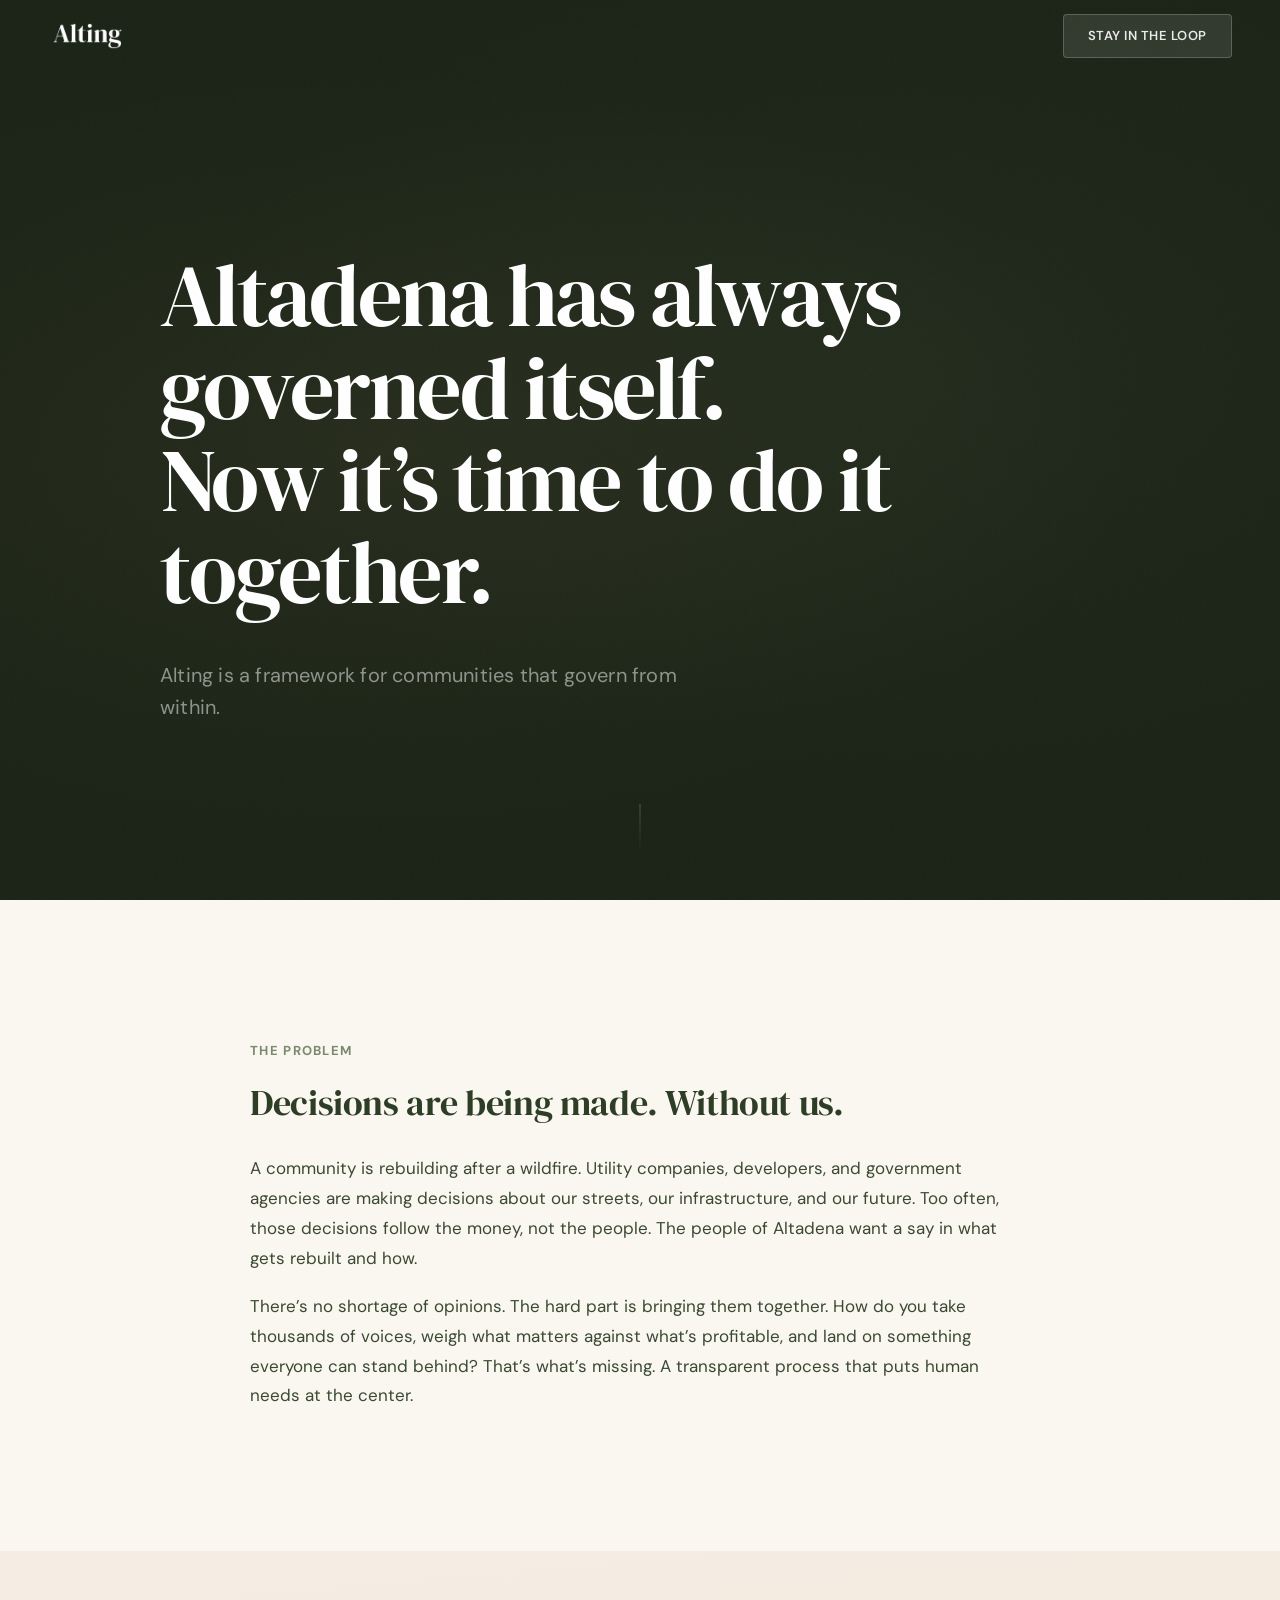
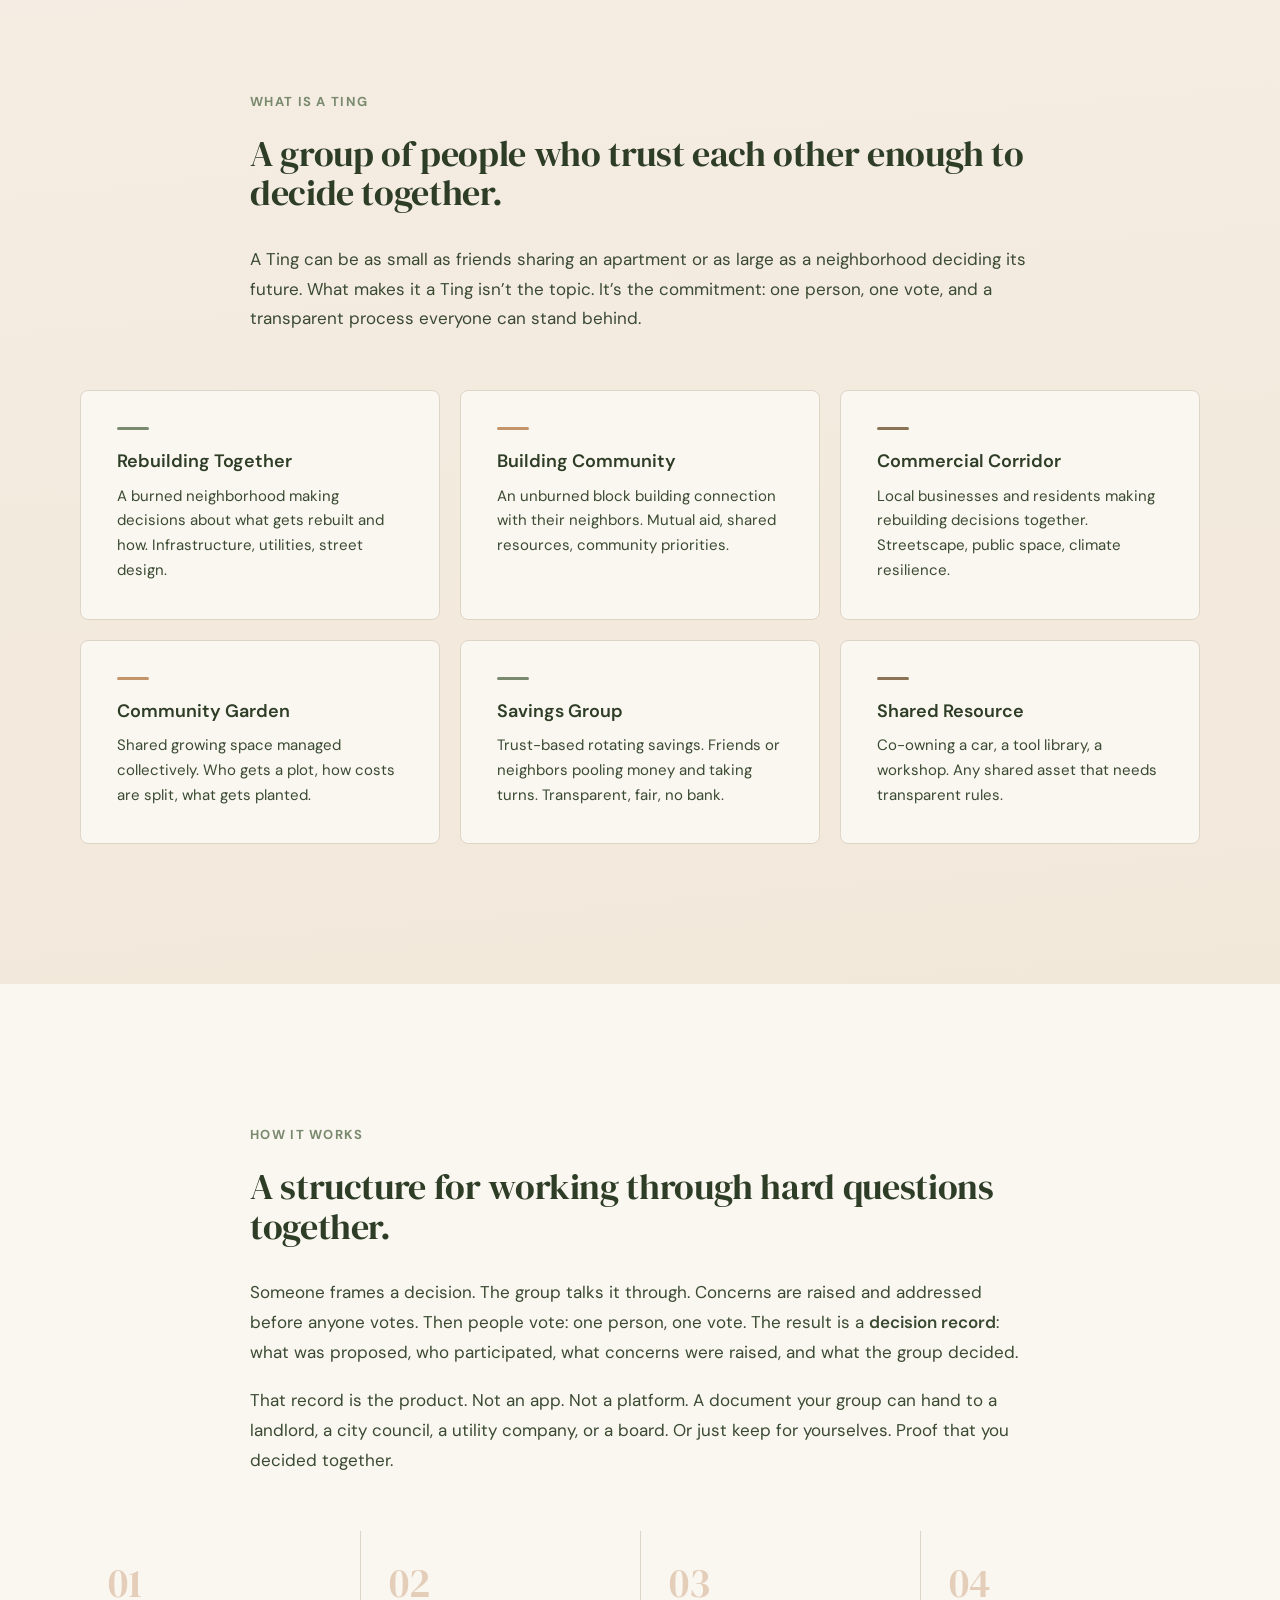
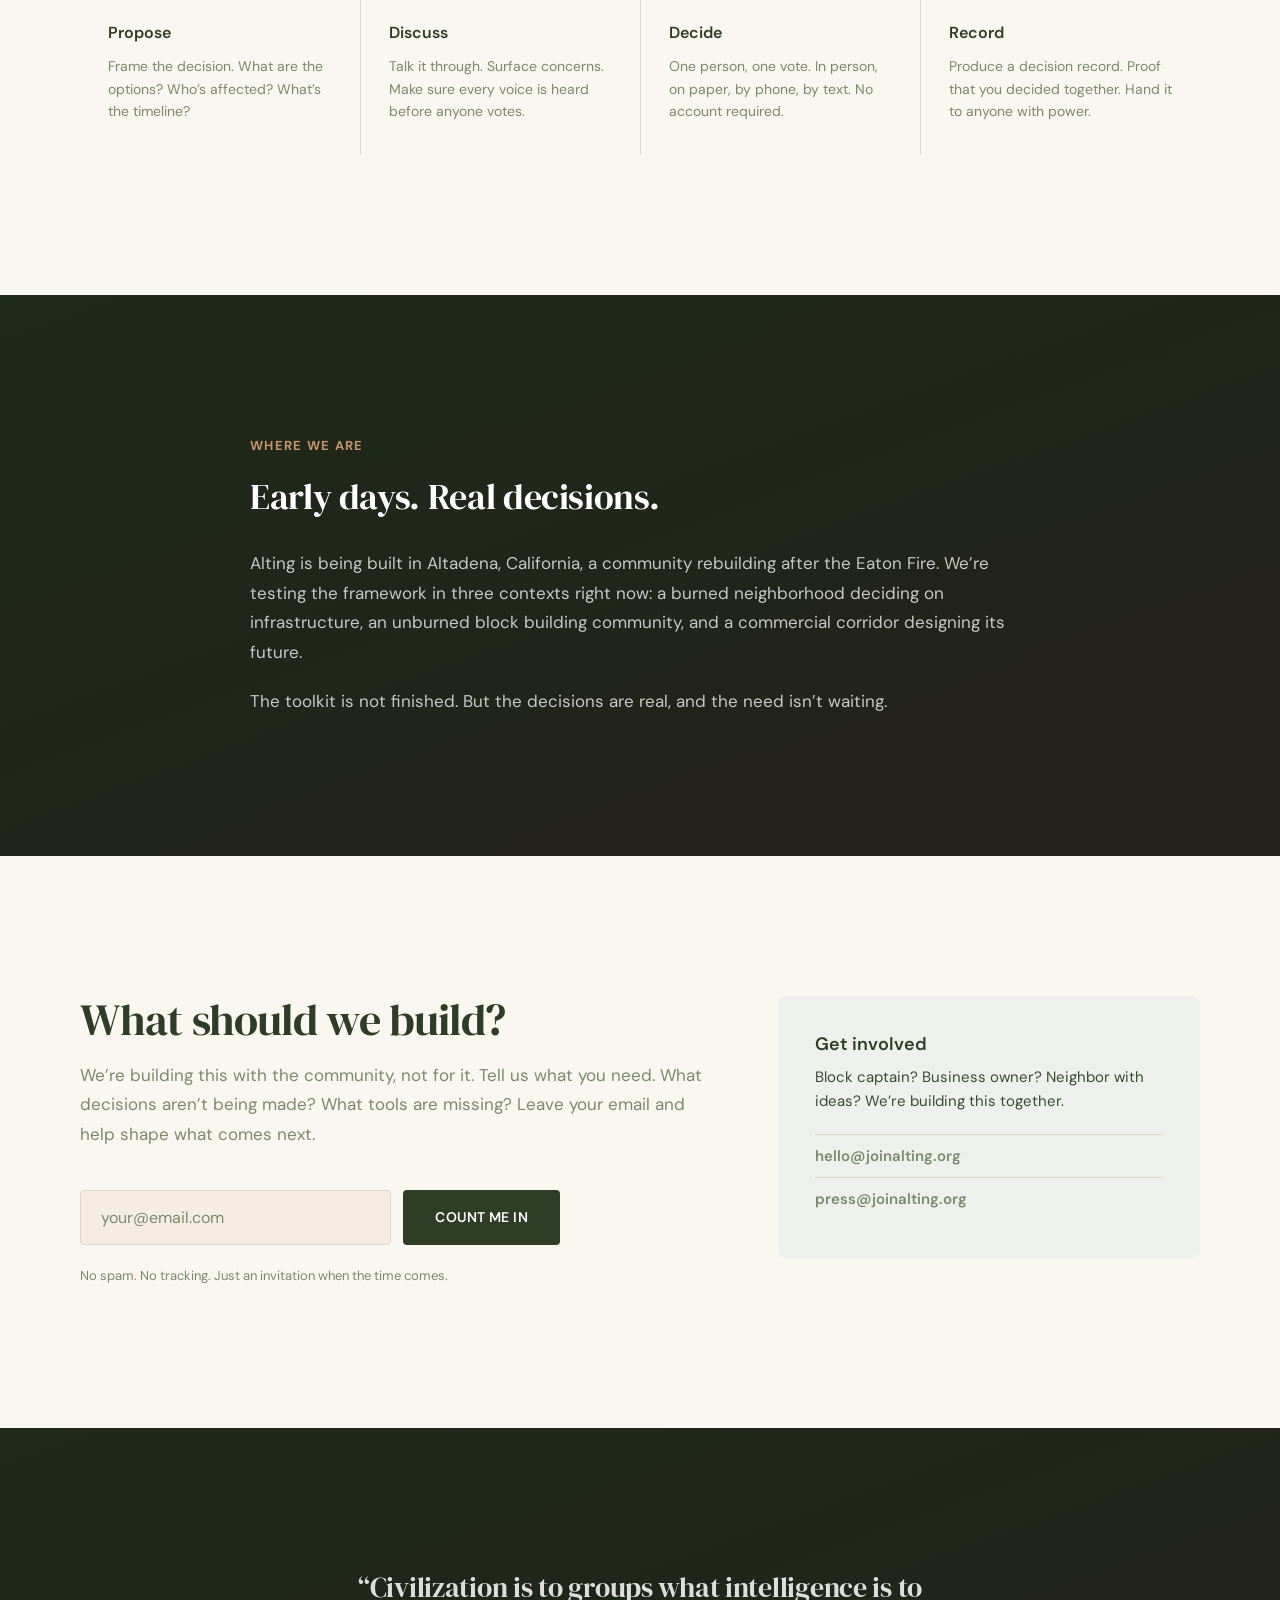
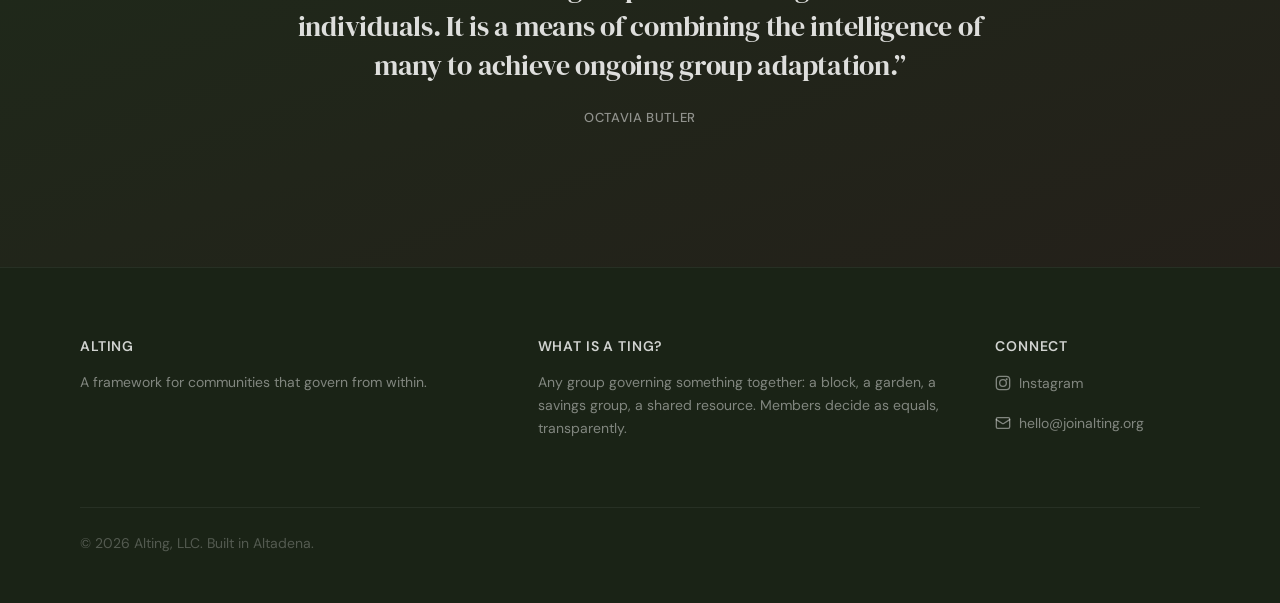
==== commit bc35d305: "Add wordmark images and update footer to Alting, LLC Wordmark PNGs were missing from repo — caused b" ====
--- a/index.html
+++ b/index.html
@@ -207,7 +207,7 @@
       </div>
     </div>
     <div class="footer__bottom">
-      <p>&copy; 2026 Alting. Built in Altadena.</p>
+      <p>&copy; 2026 Alting, LLC. Built in Altadena.</p>
     </div>
   </footer>
 
